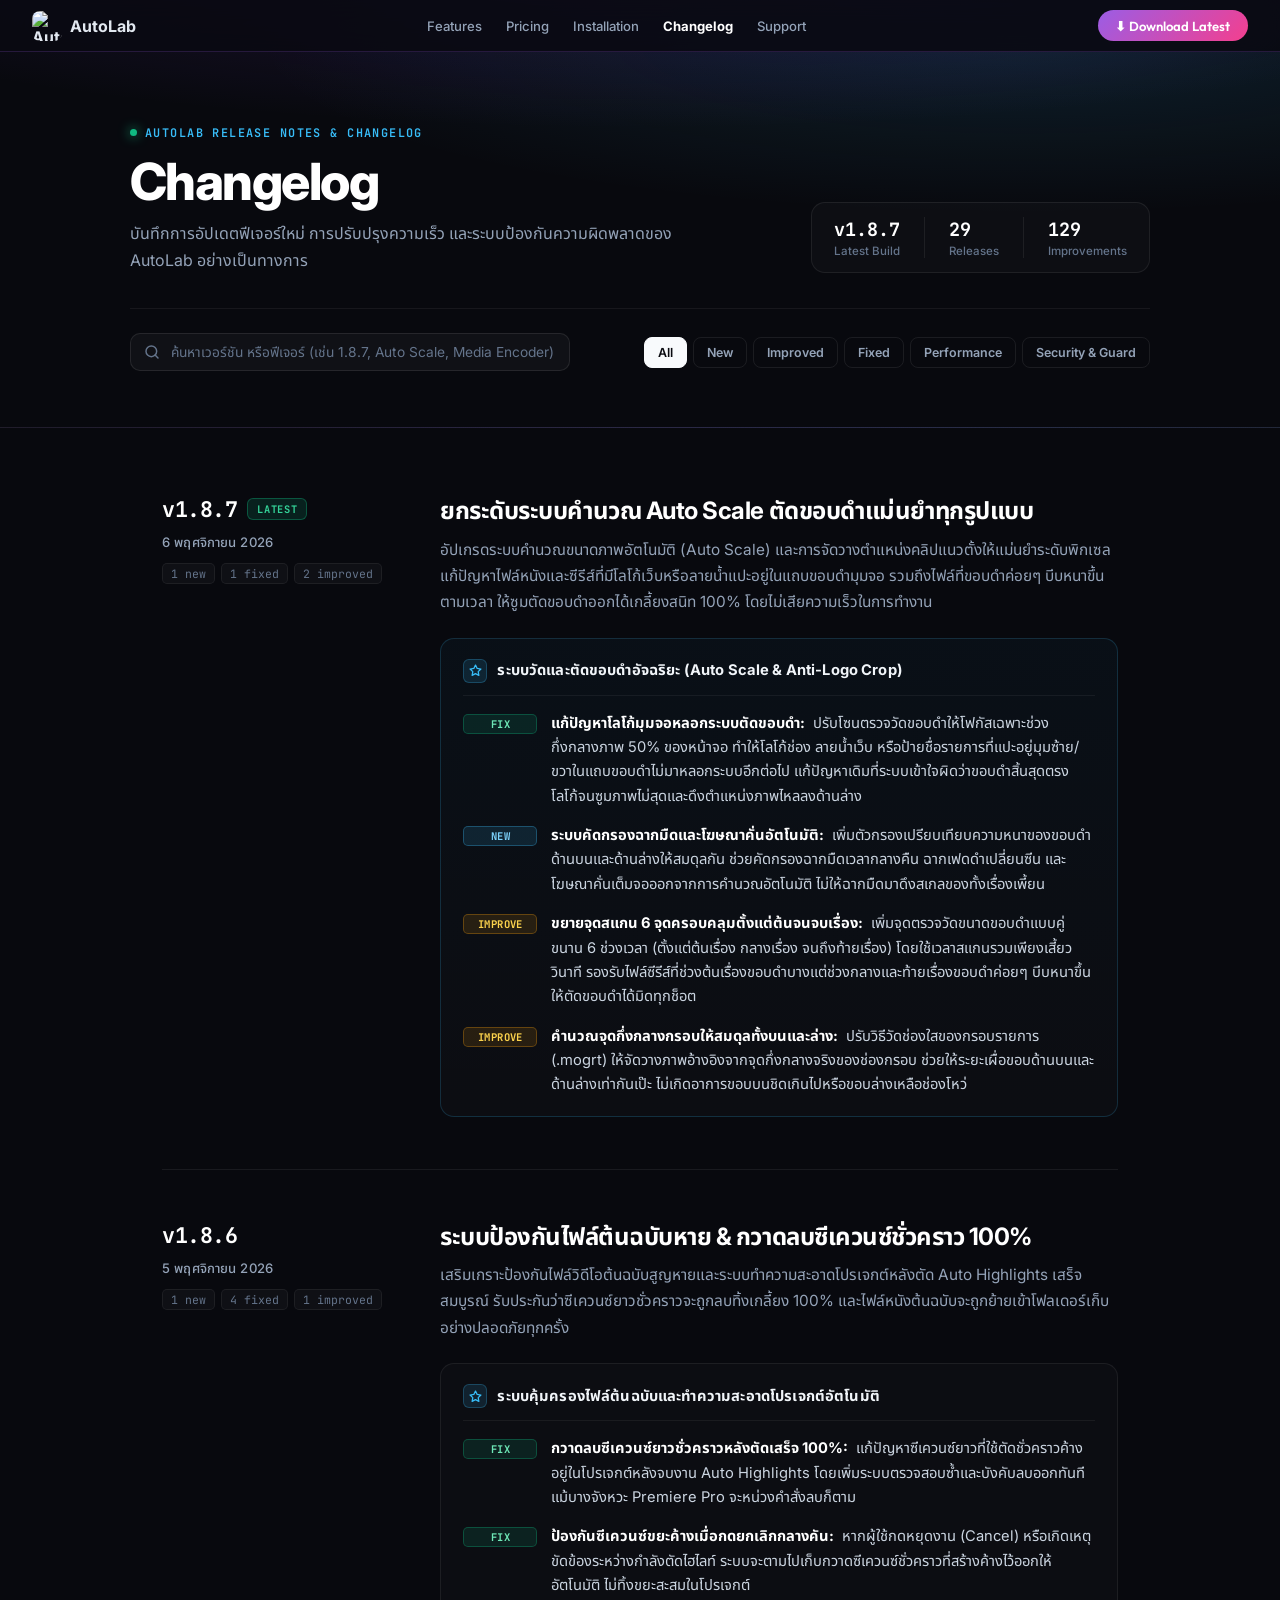
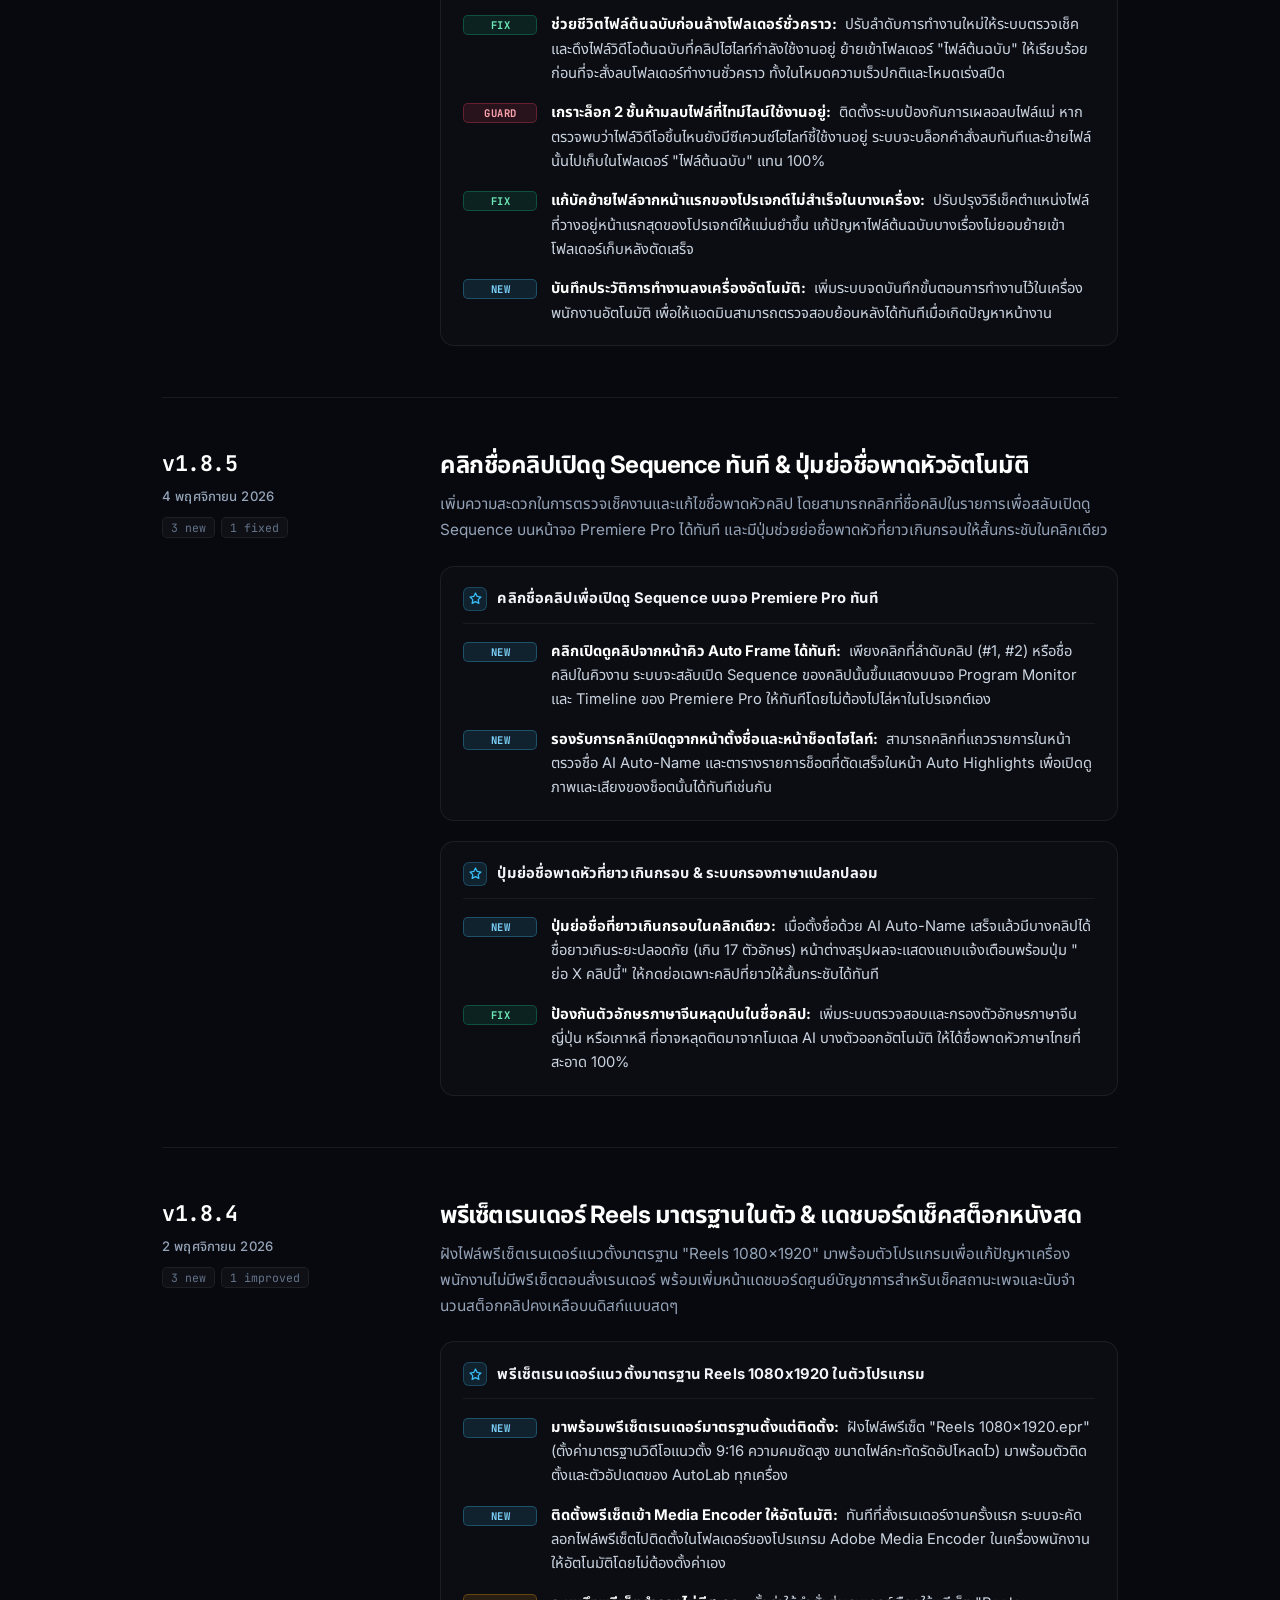
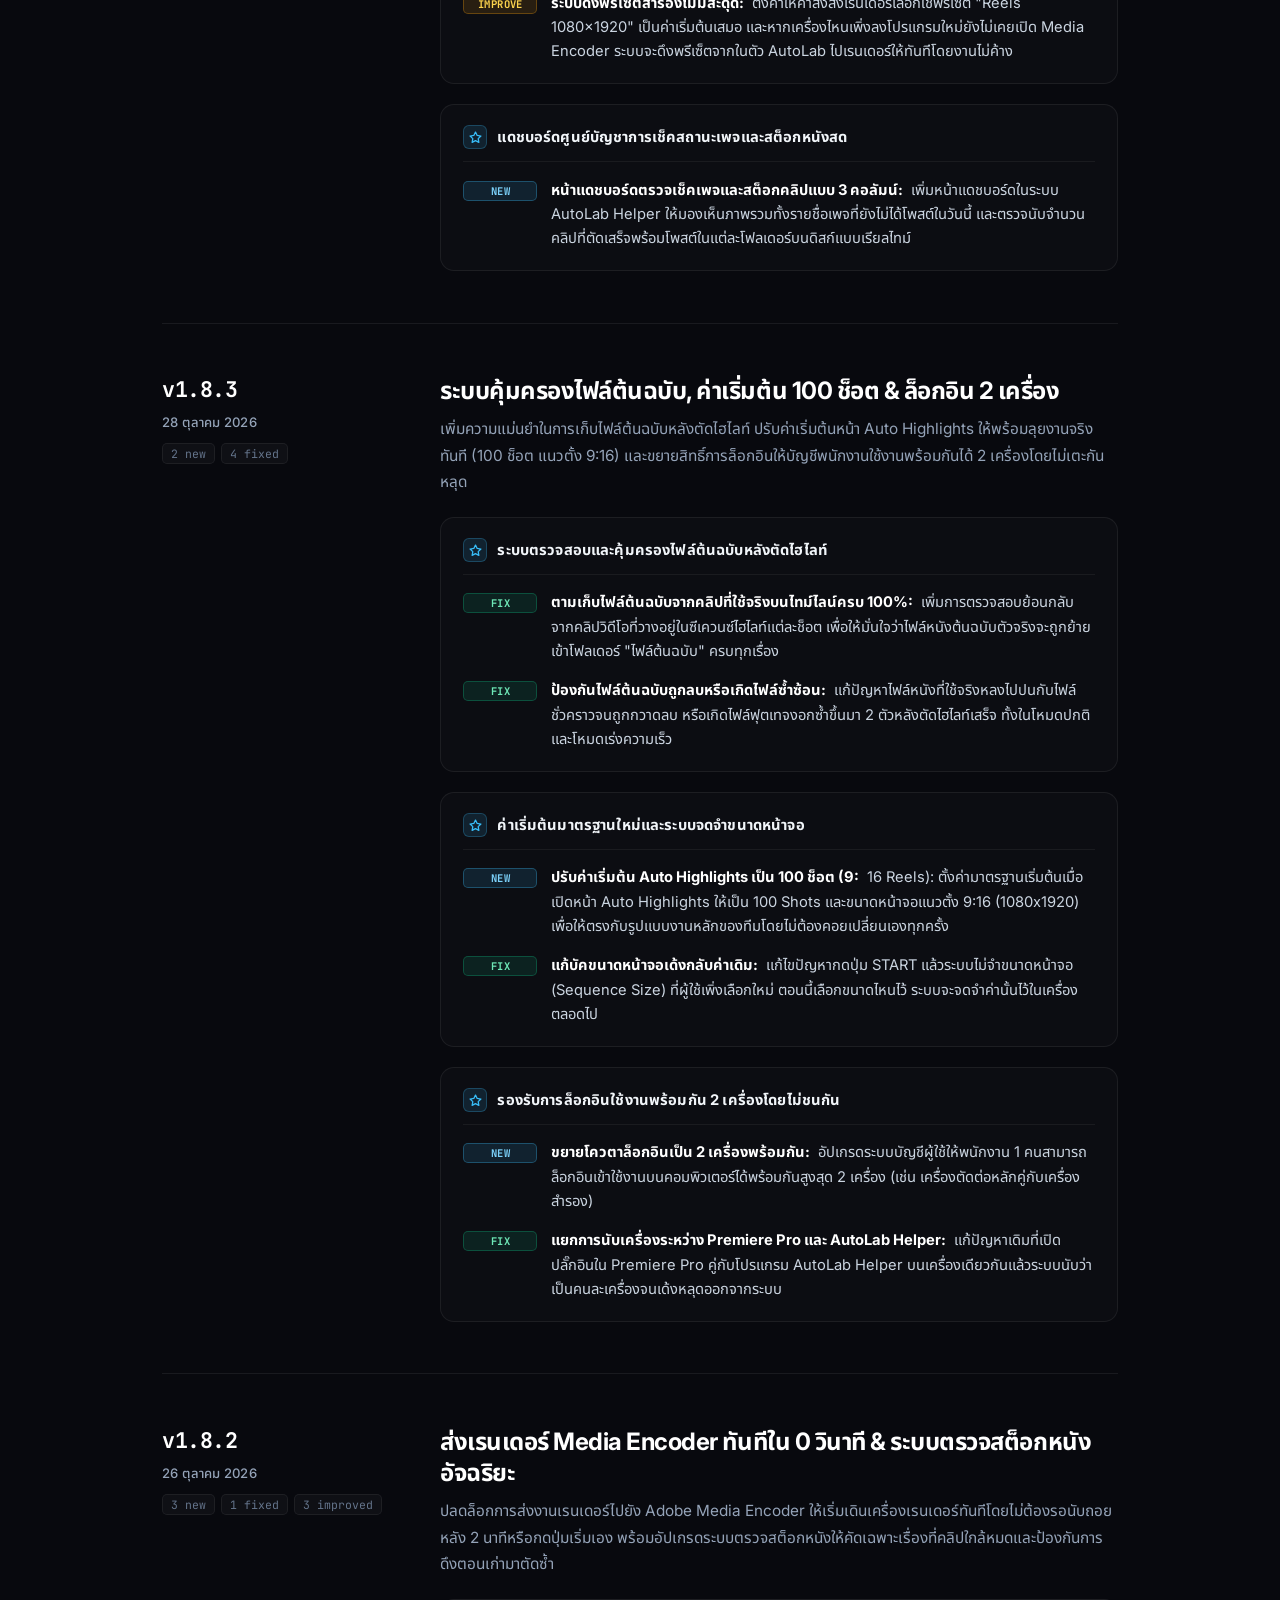
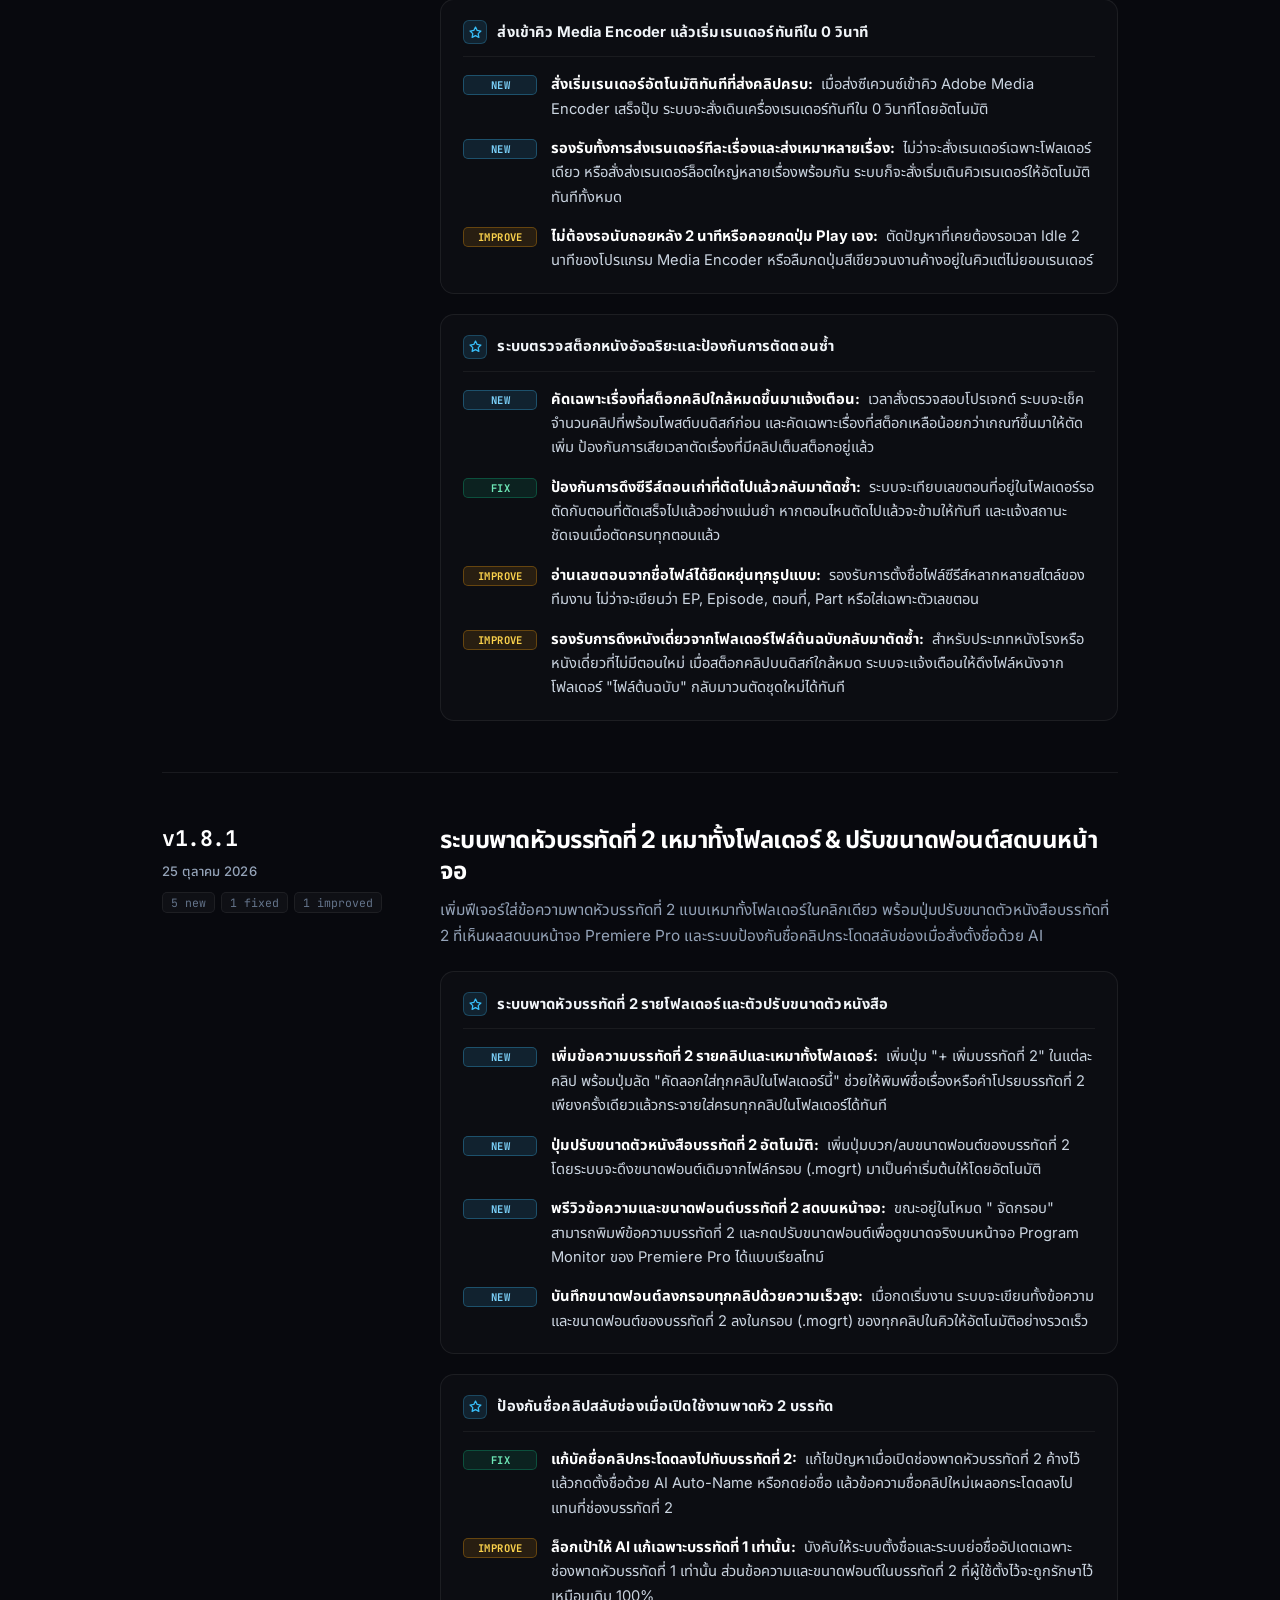
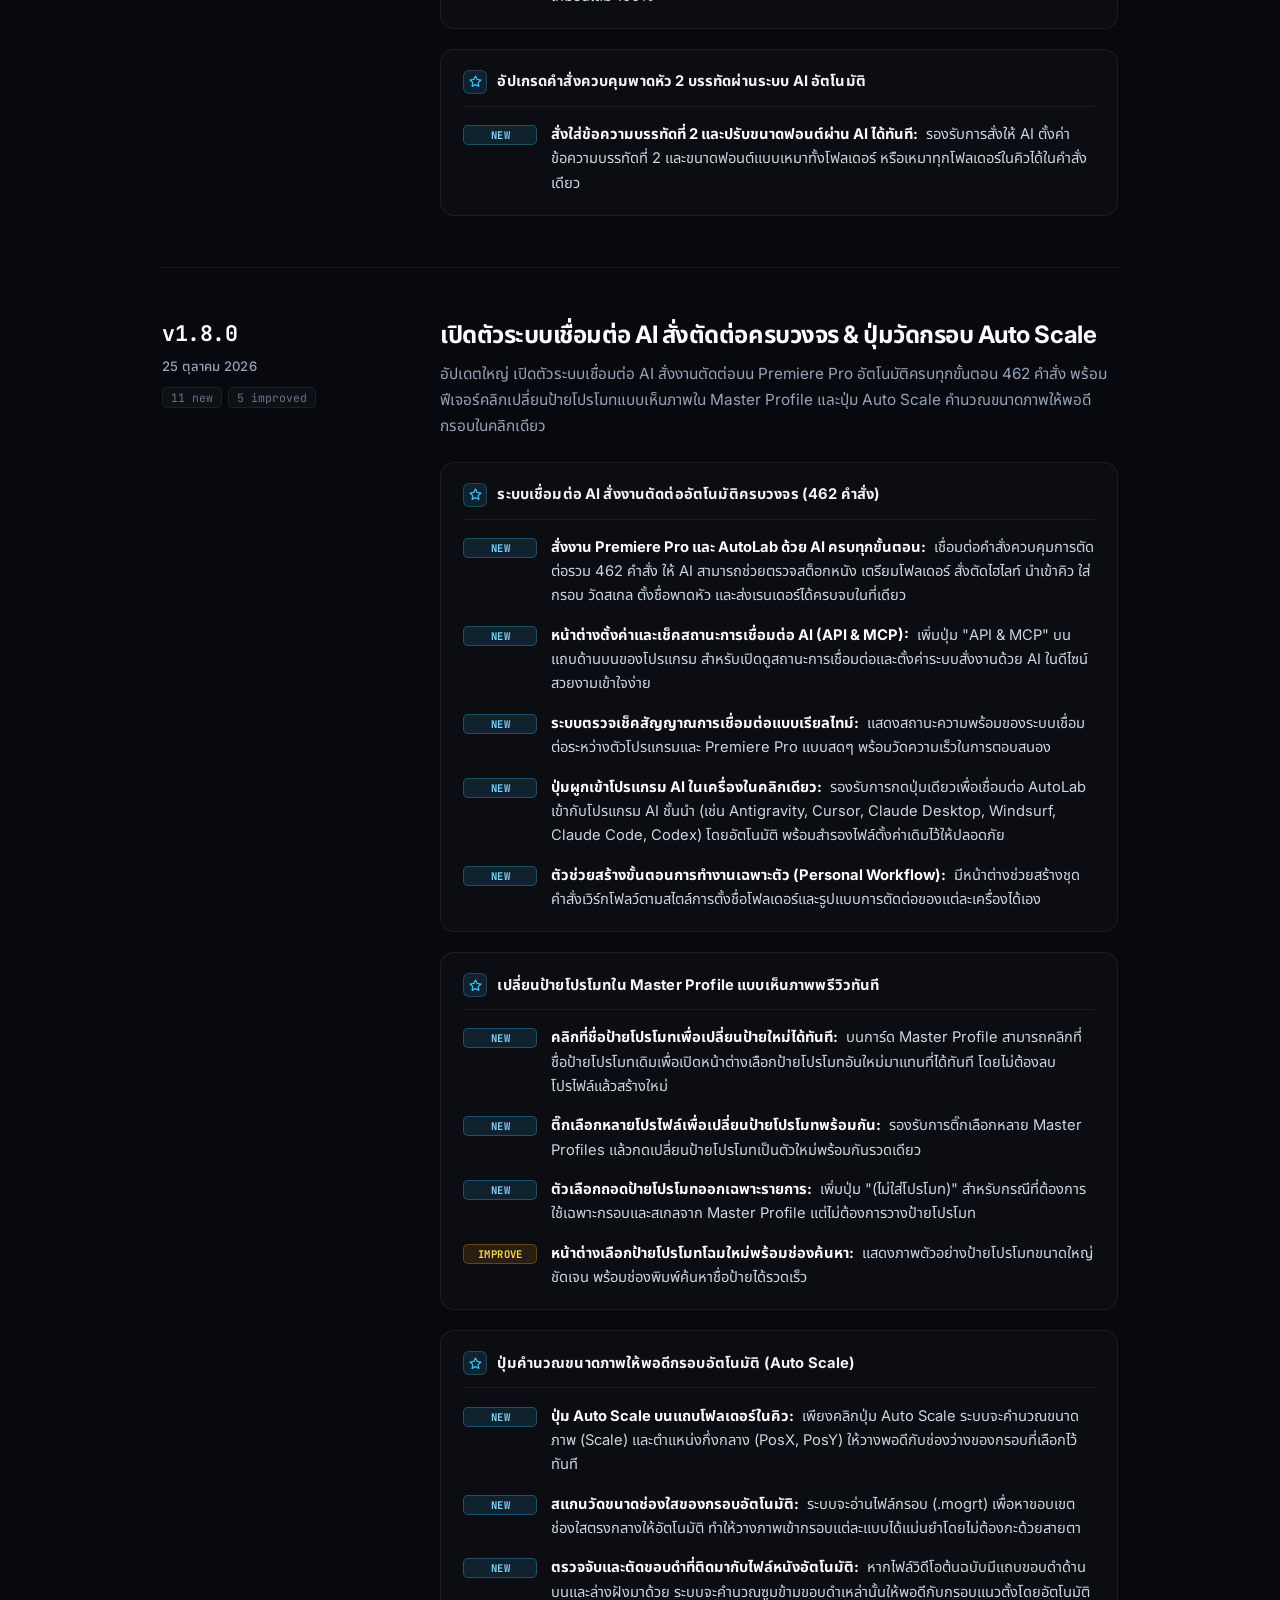
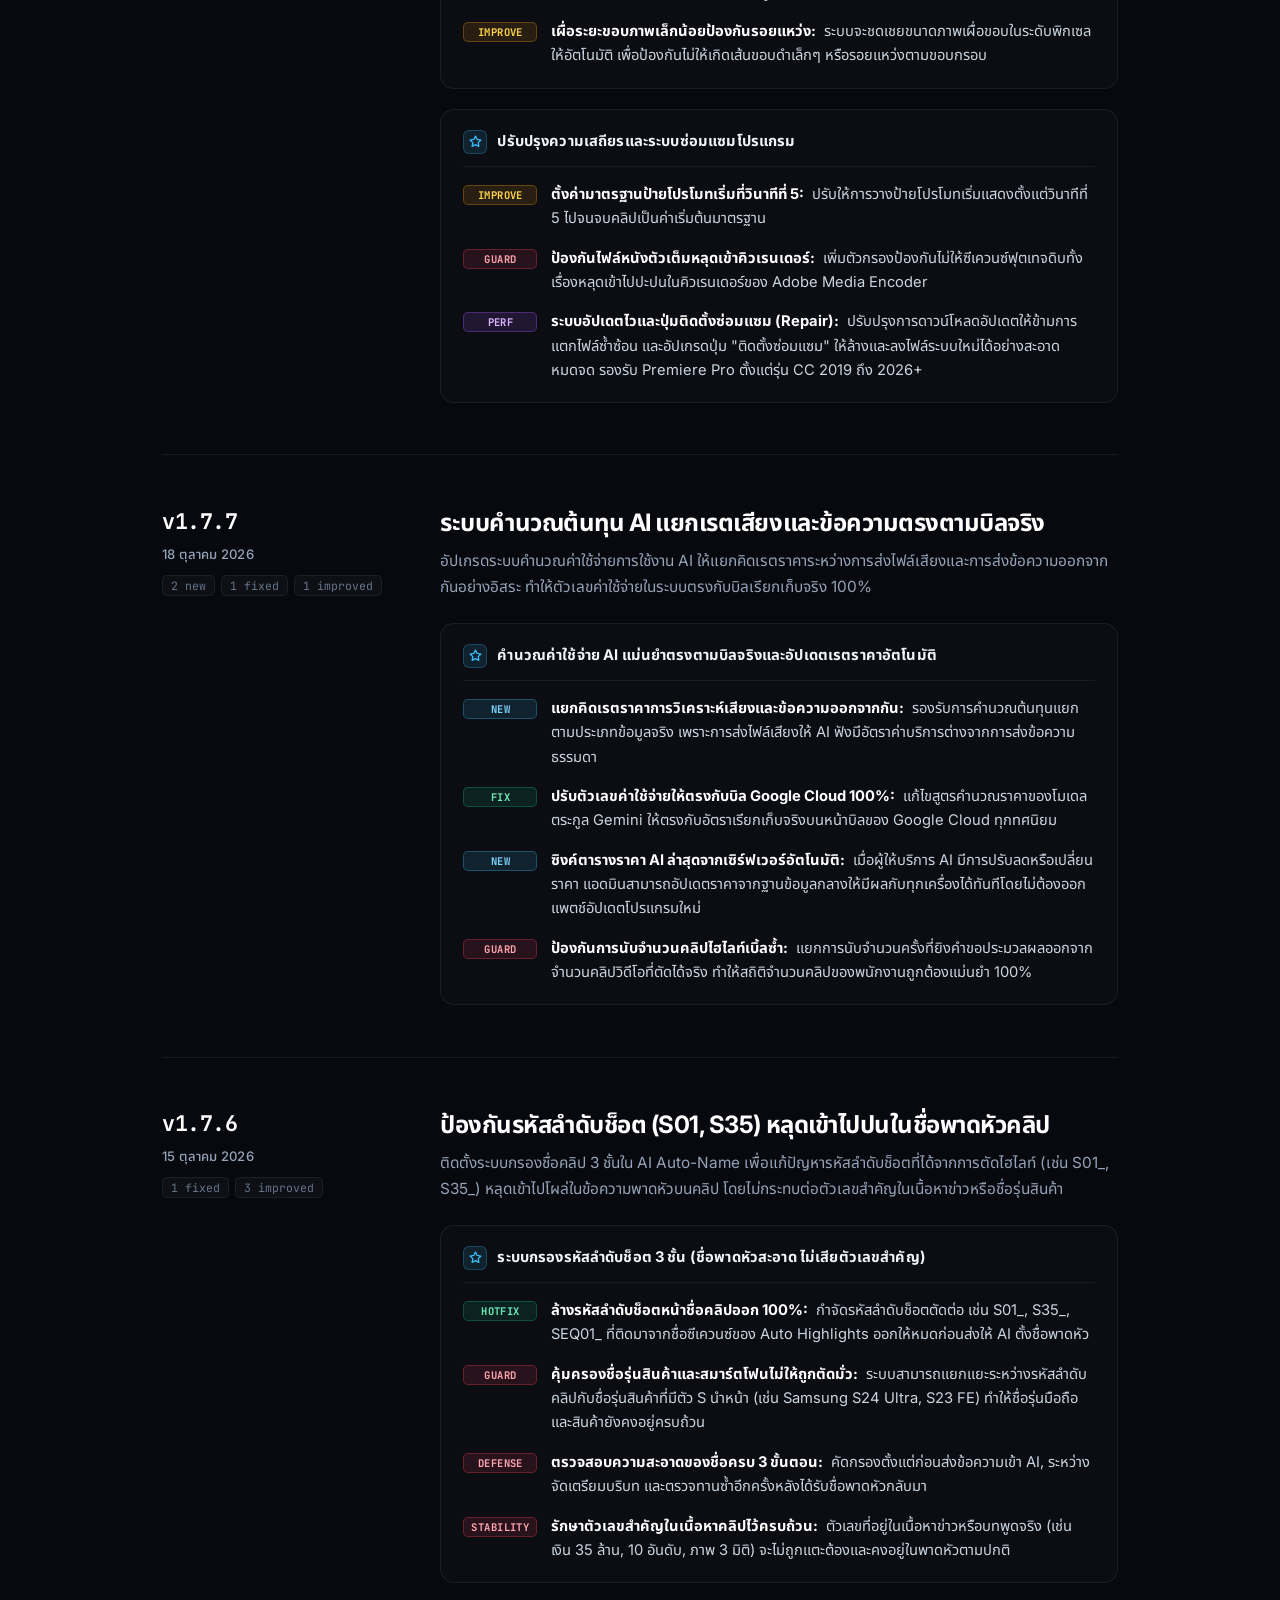
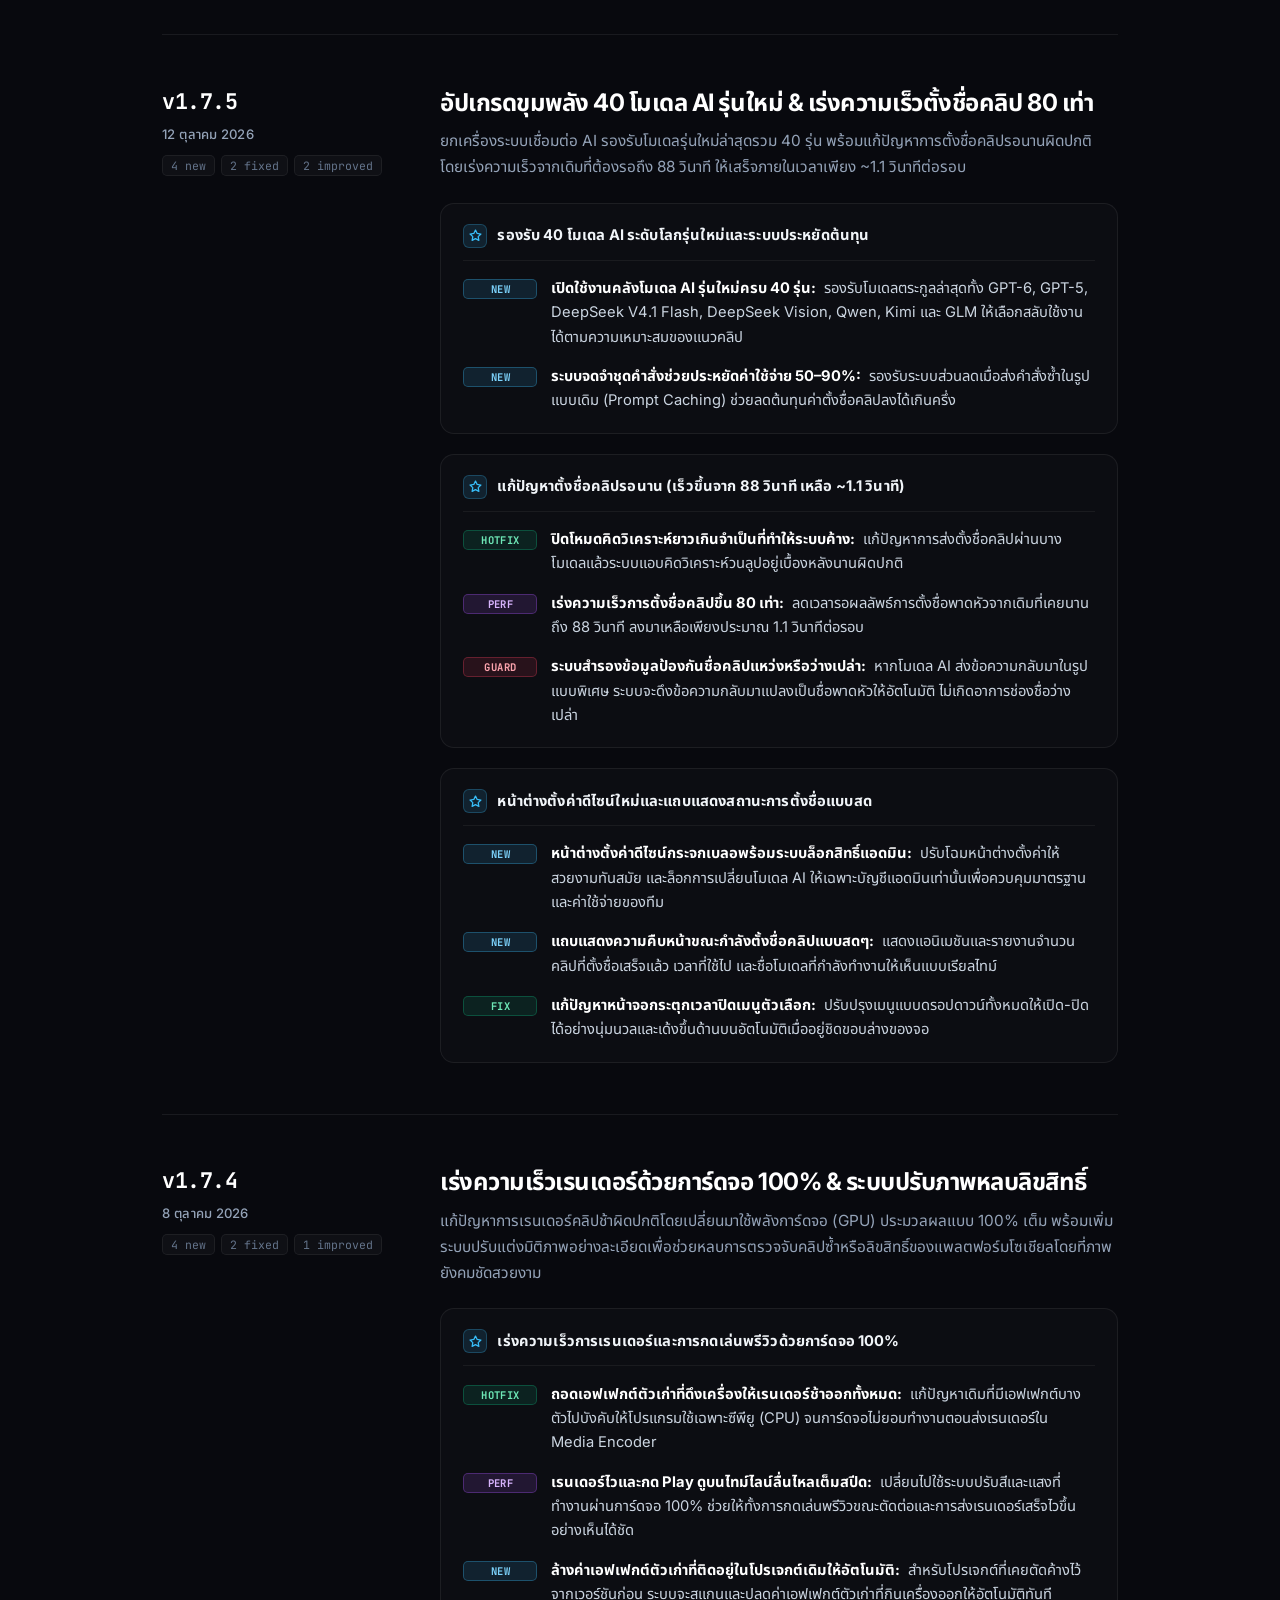
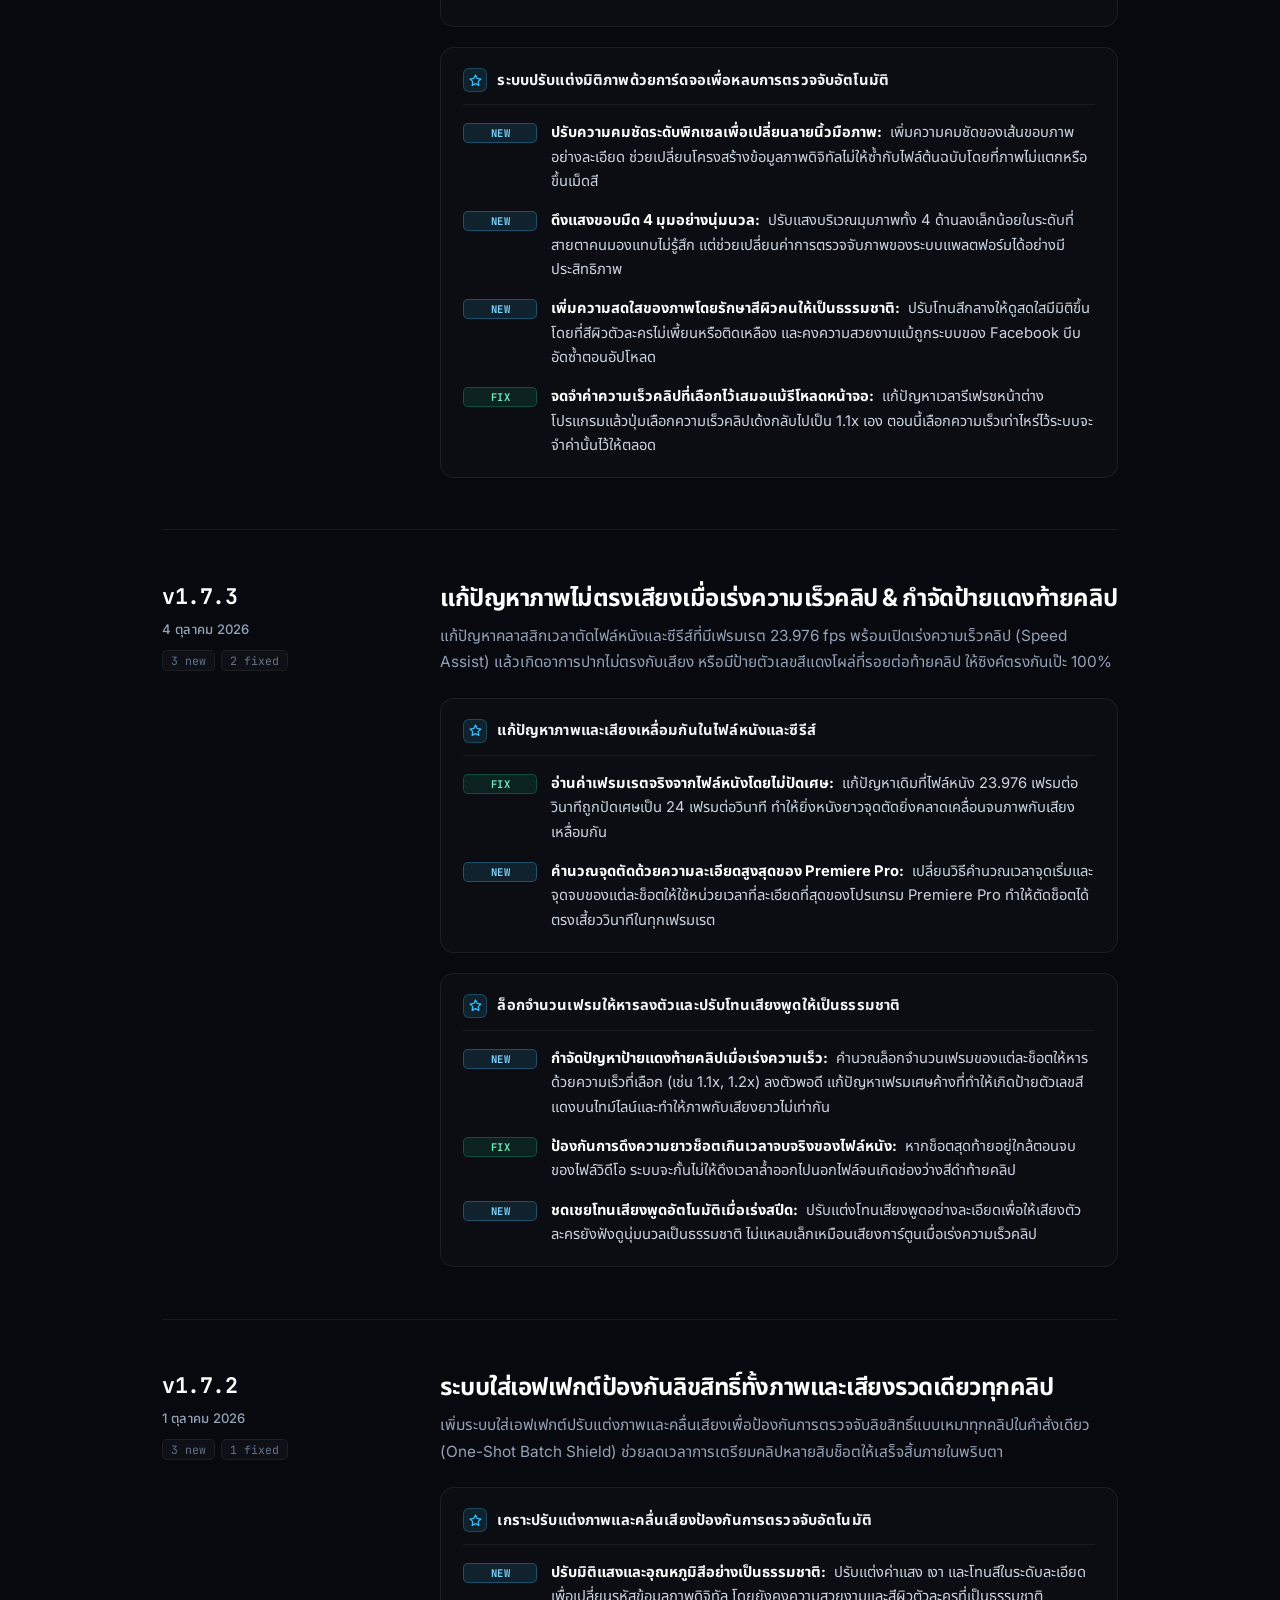
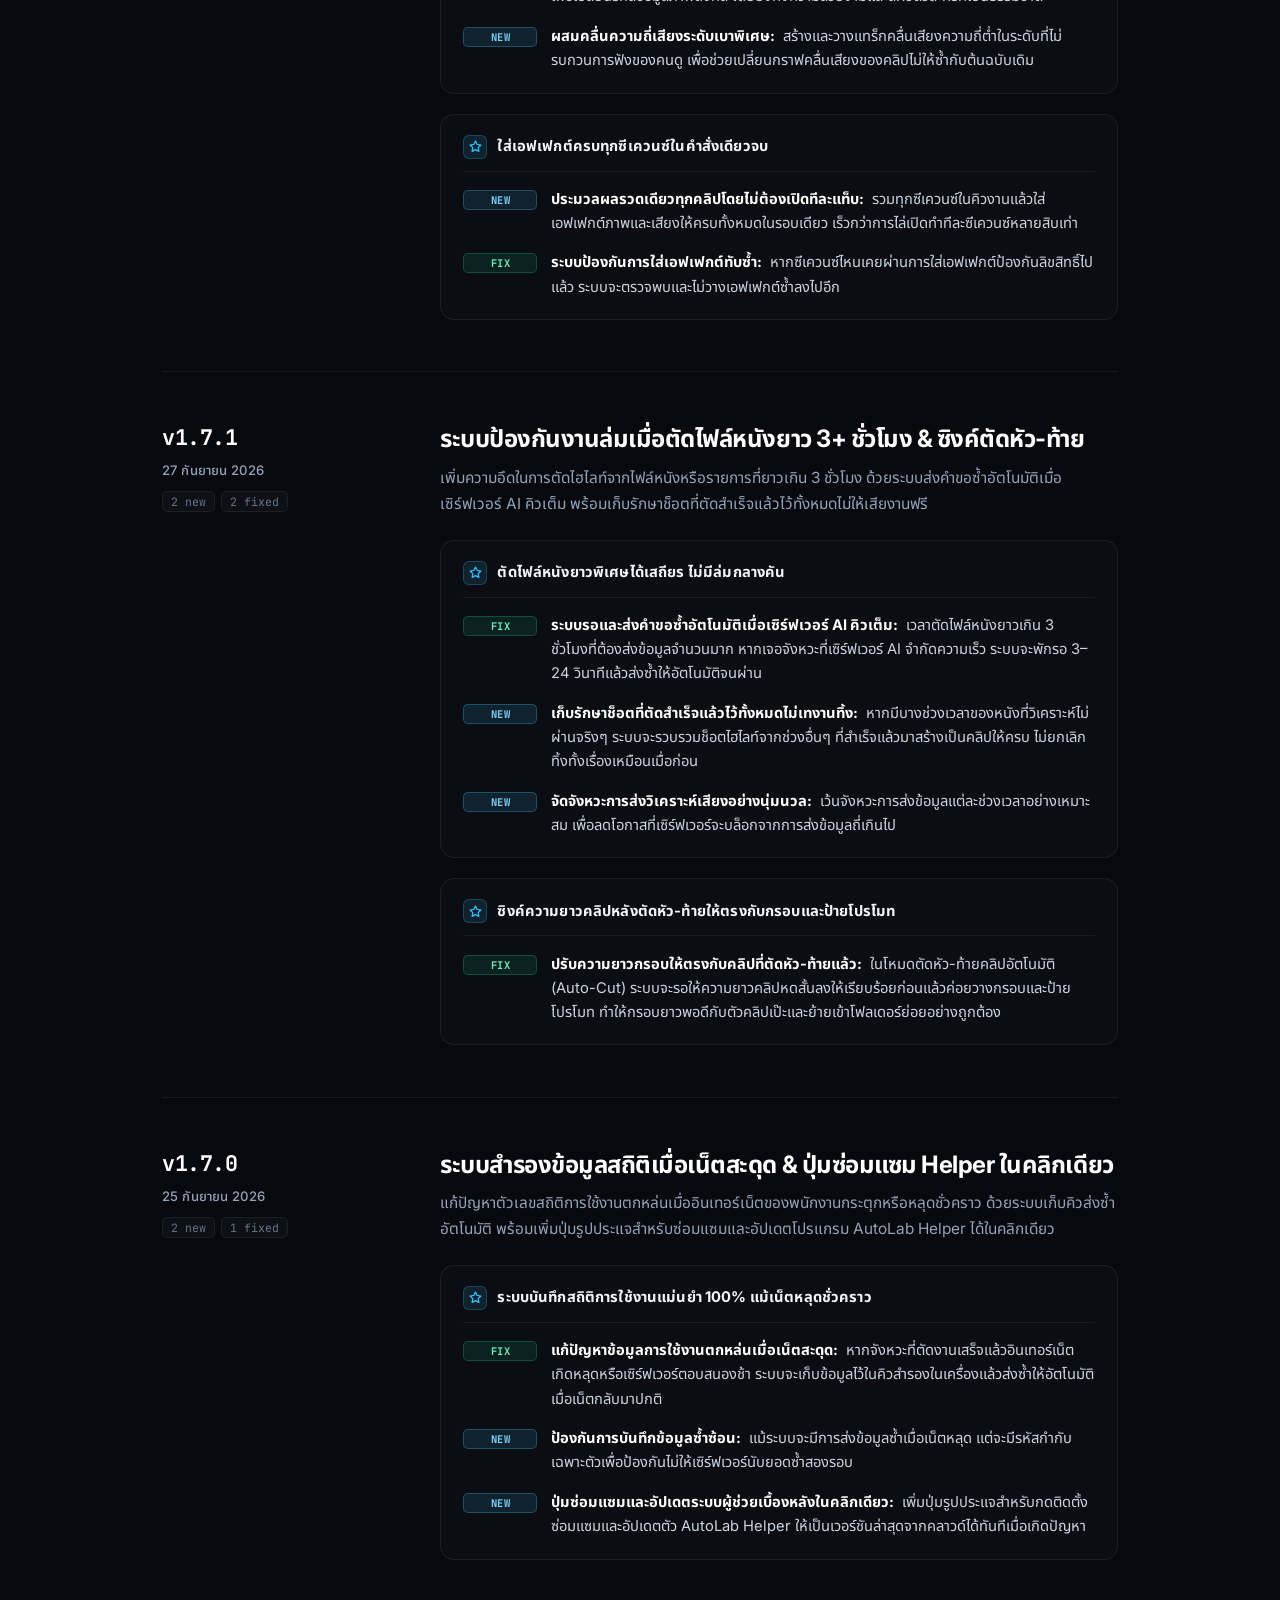
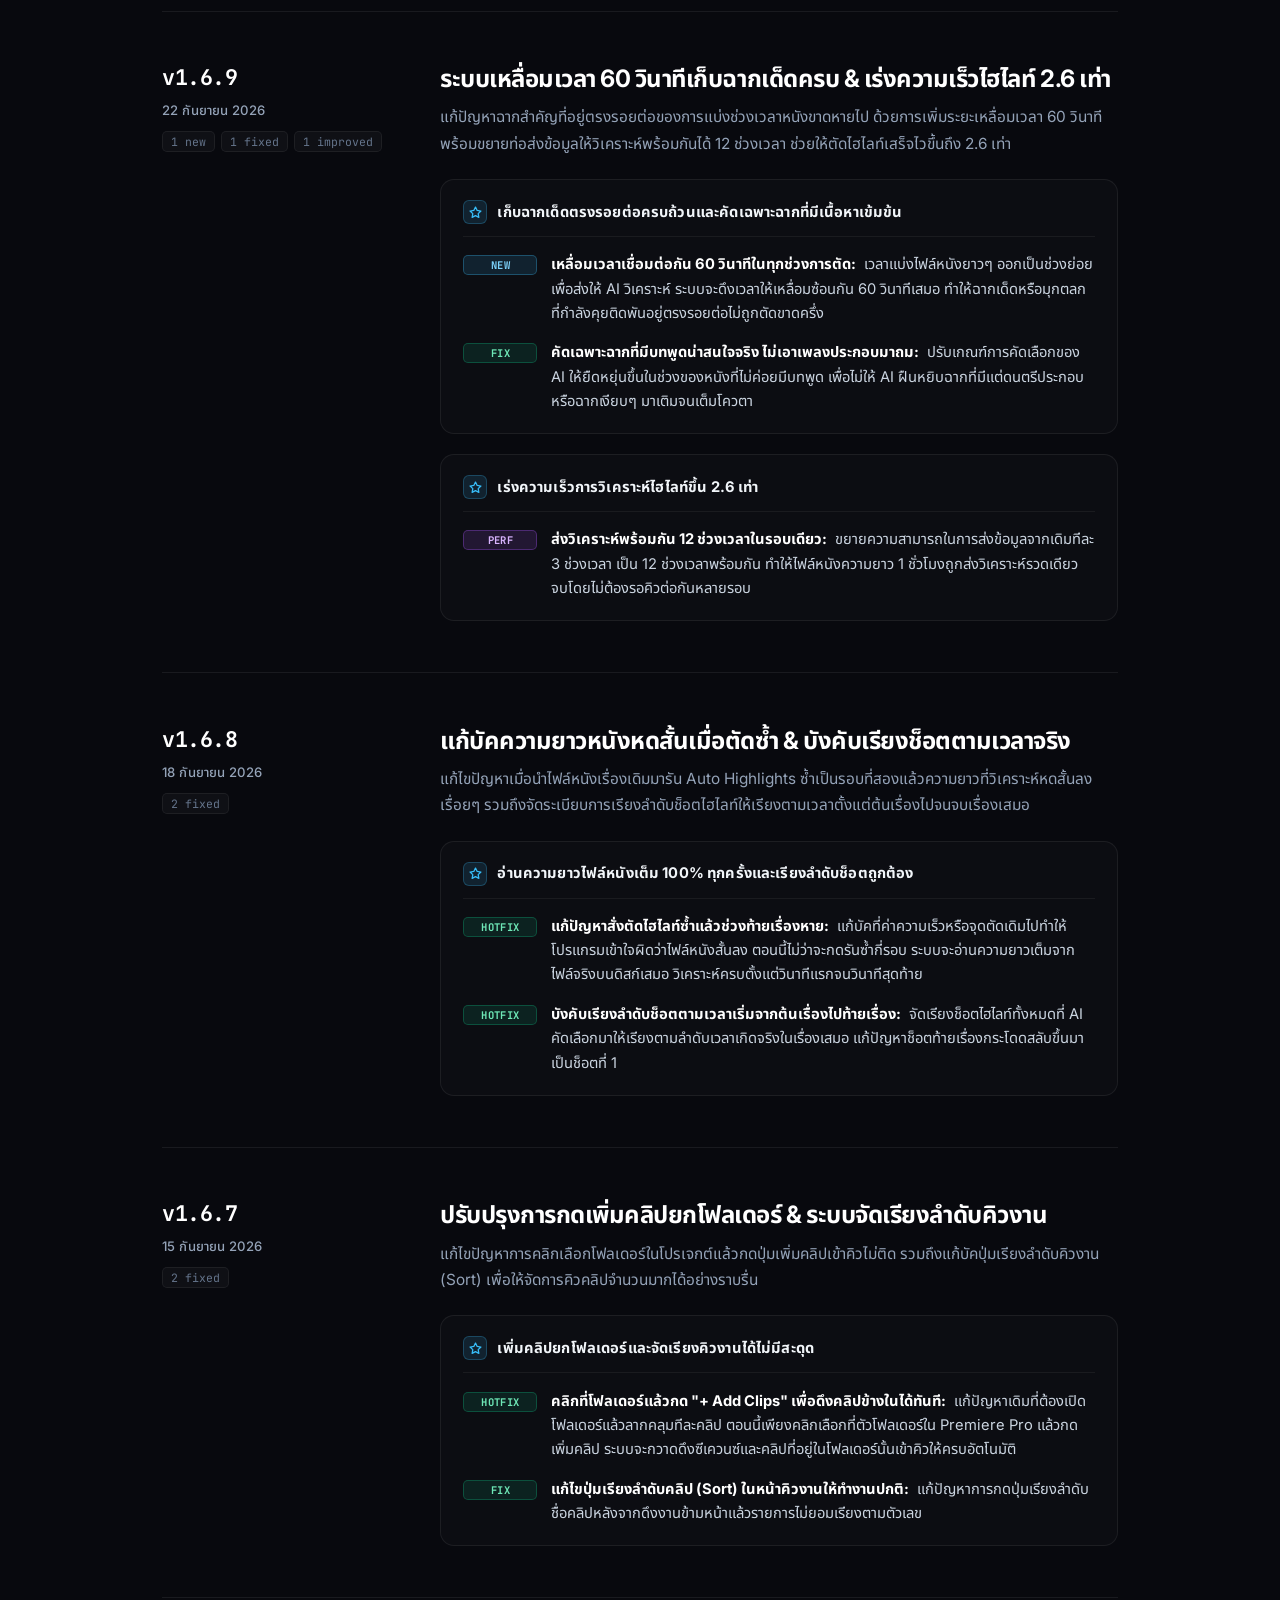
==== docs/changelog.html @ 57008e14 "docs(changelog): launch official web changelog & full release notes for v1.8.7" ====
<!DOCTYPE html>
<html lang="th">

<head>
  <meta charset="UTF-8" />
  <meta name="viewport" content="width=device-width,initial-scale=1.0" />
  <title>AutoLab Changelog — ประวัติการอัปเดตและพัฒนาอย่างเป็นทางการ</title>
  <meta name="description"
    content="บันทึกการอัปเดตเวอร์ชัน ฟีเจอร์ใหม่ และการปรับปรุงประสิทธิภาพของ AutoLab สำหรับ Adobe Premiere Pro" />

  <!-- Open Graph / Facebook -->
  <meta property="og:type" content="website" />
  <meta property="og:url" content="https://babydunx1.github.io/AutoLab-Release/changelog.html" />
  <meta property="og:title" content="AutoLab Official Changelog & Release Notes" />
  <meta property="og:description" content="ติดตามทุกการอัปเดต ฟีเจอร์ AI ใหม่ และการปรับปรุงความเร็วของ AutoLab" />
  <meta property="og:image" content="https://babydunx1.github.io/AutoLab-Release/social-preview.png" />

  <link rel="stylesheet" href="style.css" />
  <style>
    @import url('https://fonts.googleapis.com/css2?family=Inter:wght@400;500;600;700;800&family=Noto+Sans+Thai:wght@300;400;500;600;700;800&family=JetBrains+Mono:wght@500;600;700&display=swap');

    body {
      font-family: 'Inter', 'Noto Sans Thai', 'Outfit', sans-serif;
      background: #08090e;
      color: #e2e8f0;
      -webkit-font-smoothing: antialiased;
    }

    /* ─── HERO HEADER (LINEAR / CURSOR EDITORIAL STYLE) ─── */
    .cl-hero {
      padding: 7.5rem 2rem 3.5rem;
      position: relative;
      overflow: hidden;
      border-bottom: 1px solid rgba(255, 255, 255, 0.07);
      background:
        radial-gradient(ellipse 80% 50% at 50% -20%, rgba(124, 58, 237, 0.22), transparent),
        radial-gradient(ellipse 60% 40% at 80% 10%, rgba(56, 189, 248, 0.12), transparent),
        #08090e;
    }

    .cl-hero-inner {
      max-width: 1020px;
      margin: 0 auto;
    }

    .cl-hero-top {
      display: flex;
      flex-wrap: wrap;
      align-items: flex-end;
      justify-content: space-between;
      gap: 2rem;
      margin-bottom: 2.2rem;
    }

    .cl-eyebrow {
      display: inline-flex;
      align-items: center;
      gap: 8px;
      font-family: 'JetBrains Mono', monospace;
      font-size: 0.74rem;
      font-weight: 600;
      letter-spacing: 0.12em;
      text-transform: uppercase;
      color: #38bdf8;
      margin-bottom: 0.75rem;
    }

    .cl-live-dot {
      width: 7px;
      height: 7px;
      border-radius: 50%;
      background: #10b981;
      box-shadow: 0 0 12px #10b981;
    }

    .cl-hero h1 {
      font-size: clamp(2.2rem, 4vw, 3.25rem);
      font-weight: 800;
      letter-spacing: -0.03em;
      line-height: 1.12;
      color: #ffffff;
      margin-bottom: 0.65rem;
    }

    .cl-hero-sub {
      color: #94a3b8;
      font-size: 1rem;
      max-width: 580px;
      line-height: 1.65;
    }

    .cl-hero-stats {
      display: flex;
      gap: 1.5rem;
      background: rgba(255, 255, 255, 0.025);
      border: 1px solid rgba(255, 255, 255, 0.07);
      border-radius: 14px;
      padding: 14px 22px;
    }

    .cl-stat-item {
      display: flex;
      flex-direction: column;
      gap: 2px;
    }

    .cl-stat-item + .cl-stat-item {
      padding-left: 1.5rem;
      border-left: 1px solid rgba(255, 255, 255, 0.07);
    }

    .cl-stat-val {
      font-family: 'JetBrains Mono', monospace;
      font-size: 1.15rem;
      font-weight: 700;
      color: #ffffff;
    }

    .cl-stat-lbl {
      font-size: 0.72rem;
      color: #64748b;
      font-weight: 500;
    }

    /* ─── TOOLBAR: SEARCH + FILTER PILLS ─── */
    .cl-toolbar {
      display: flex;
      flex-wrap: wrap;
      align-items: center;
      justify-content: space-between;
      gap: 14px;
      padding-top: 1.5rem;
      border-top: 1px solid rgba(255, 255, 255, 0.06);
    }

    .cl-search-wrap {
      position: relative;
      flex: 1 1 320px;
      max-width: 440px;
    }

    .cl-search-icon {
      position: absolute;
      left: 14px;
      top: 50%;
      transform: translateY(-50%);
      color: #64748b;
      pointer-events: none;
    }

    .cl-search-input {
      width: 100%;
      padding: 10px 16px 10px 40px;
      border-radius: 10px;
      background: rgba(255, 255, 255, 0.035);
      border: 1px solid rgba(255, 255, 255, 0.09);
      color: #f8fafc;
      font-family: inherit;
      font-size: 0.86rem;
      outline: none;
      transition: all 0.18s ease;
    }

    .cl-search-input::placeholder {
      color: #64748b;
    }

    .cl-search-input:focus {
      background: rgba(255, 255, 255, 0.055);
      border-color: rgba(56, 189, 248, 0.5);
      box-shadow: 0 0 0 3px rgba(56, 189, 248, 0.12);
    }

    .cl-filters {
      display: flex;
      flex-wrap: wrap;
      gap: 6px;
    }

    .cl-filter-pill {
      padding: 7px 13px;
      border-radius: 8px;
      background: transparent;
      border: 1px solid rgba(255, 255, 255, 0.08);
      color: #94a3b8;
      font-family: inherit;
      font-size: 0.78rem;
      font-weight: 600;
      cursor: pointer;
      transition: all 0.16s ease;
    }

    .cl-filter-pill:hover {
      color: #f8fafc;
      background: rgba(255, 255, 255, 0.04);
      border-color: rgba(255, 255, 255, 0.16);
    }

    .cl-filter-pill.active {
      background: #f8fafc;
      color: #090a0f;
      border-color: #f8fafc;
    }

    /* ─── EDITORIAL FEED (LINEAR / CURSOR 2-COLUMN SPLIT) ─── */
    .cl-container {
      max-width: 1020px;
      margin: 0 auto;
      padding: 1rem 2rem 6rem;
    }

    .cl-entry {
      display: grid;
      grid-template-columns: 230px 1fr;
      gap: 3rem;
      padding: 3.2rem 0;
      border-bottom: 1px solid rgba(255, 255, 255, 0.07);
      position: relative;
    }

    .cl-entry:last-child {
      border-bottom: none;
    }

    @media (max-width: 820px) {
      .cl-entry {
        grid-template-columns: 1fr;
        gap: 1.2rem;
        padding: 2.4rem 0;
      }
    }

    /* ─── LEFT META COLUMN (STICKY VERSION) ─── */
    .cl-meta {
      position: sticky;
      top: 88px;
      align-self: start;
      display: flex;
      flex-direction: column;
      gap: 10px;
    }

    @media (max-width: 820px) {
      .cl-meta {
        position: static;
        flex-direction: row;
        flex-wrap: wrap;
        align-items: center;
      }
    }

    .cl-version-row {
      display: flex;
      align-items: center;
      gap: 10px;
    }

    .cl-version-num {
      font-family: 'JetBrains Mono', monospace;
      font-size: 1.35rem;
      font-weight: 700;
      color: #ffffff;
      letter-spacing: -0.02em;
      text-decoration: none;
    }

    .cl-version-num:hover {
      color: #38bdf8;
    }

    .cl-badge-latest {
      display: inline-flex;
      align-items: center;
      gap: 5px;
      padding: 3px 9px;
      border-radius: 6px;
      background: rgba(16, 185, 129, 0.14);
      border: 1px solid rgba(16, 185, 129, 0.35);
      color: #34d399;
      font-family: 'JetBrains Mono', monospace;
      font-size: 0.65rem;
      font-weight: 700;
      letter-spacing: 0.06em;
      text-transform: uppercase;
    }

    .cl-meta-summary {
      display: flex;
      flex-wrap: wrap;
      gap: 6px;
    }

    .cl-version-date {
      font-size: 0.82rem;
      color: #94a3b8;
      font-weight: 500;
      letter-spacing: 0.01em;
    }

    .cl-mini-stat {
      font-size: 0.72rem;
      color: #64748b;
      background: rgba(255, 255, 255, 0.03);
      border: 1px solid rgba(255, 255, 255, 0.06);
      padding: 2px 8px;
      border-radius: 5px;
      font-family: 'JetBrains Mono', monospace;
    }

    /* ─── RIGHT CONTENT COLUMN ─── */
    .cl-content {
      min-width: 0;
    }

    .cl-entry-title {
      font-size: 1.5rem;
      font-weight: 700;
      color: #ffffff;
      letter-spacing: -0.02em;
      line-height: 1.3;
      margin-bottom: 0.65rem;
    }

    .cl-entry-summary {
      color: #94a3b8;
      font-size: 0.96rem;
      line-height: 1.7;
      margin-bottom: 1.4rem;
    }

    .cl-sections {
      display: flex;
      flex-direction: column;
      gap: 1.25rem;
    }

    .cl-section-card {
      background: rgba(255, 255, 255, 0.02);
      border: 1px solid rgba(255, 255, 255, 0.065);
      border-radius: 14px;
      padding: 1.25rem 1.4rem;
      transition: border-color 0.2s ease, background 0.2s ease;
    }

    .cl-section-card:hover {
      background: rgba(255, 255, 255, 0.03);
      border-color: rgba(255, 255, 255, 0.11);
    }

    .cl-entry.is-latest .cl-section-card {
      background: linear-gradient(180deg, rgba(56, 189, 248, 0.04) 0%, rgba(255, 255, 255, 0.018) 100%);
      border-color: rgba(56, 189, 248, 0.18);
    }

    .cl-section-header {
      display: flex;
      align-items: center;
      gap: 10px;
      margin-bottom: 0.95rem;
      padding-bottom: 0.75rem;
      border-bottom: 1px solid rgba(255, 255, 255, 0.055);
    }

    .cl-section-icon {
      width: 24px;
      height: 24px;
      border-radius: 6px;
      background: rgba(56, 189, 248, 0.12);
      border: 1px solid rgba(56, 189, 248, 0.25);
      color: #38bdf8;
      display: flex;
      align-items: center;
      justify-content: center;
      flex-shrink: 0;
    }

    .cl-section-title {
      font-size: 0.92rem;
      font-weight: 700;
      color: #f1f5f9;
      letter-spacing: 0.01em;
    }

    .cl-change-list {
      list-style: none;
      display: flex;
      flex-direction: column;
      gap: 0.95rem;
    }

    .cl-change-item {
      display: grid;
      grid-template-columns: 74px 1fr;
      gap: 14px;
      align-items: baseline;
    }

    .cl-change-lead {
      color: #ffffff;
      font-weight: 700;
      margin-right: 4px;
    }

    @media (max-width: 520px) {
      .cl-change-item {
        grid-template-columns: 1fr;
        gap: 4px;
      }
    }

    /* ─── REFINED STATUS BADGES ─── */
    .cl-badge {
      display: inline-block;
      text-align: center;
      padding: 2px 7px;
      border-radius: 5px;
      font-family: 'JetBrains Mono', monospace;
      font-size: 0.66rem;
      font-weight: 700;
      letter-spacing: 0.04em;
      text-transform: uppercase;
      border: 1px solid transparent;
    }

    .cl-badge-new {
      background: rgba(56, 189, 248, 0.12);
      border-color: rgba(56, 189, 248, 0.3);
      color: #7dd3fc;
    }

    .cl-badge-fix, .cl-badge-hotfix {
      background: rgba(16, 185, 129, 0.12);
      border-color: rgba(16, 185, 129, 0.3);
      color: #6ee7b7;
    }

    .cl-badge-improve, .cl-badge-update, .cl-badge-result {
      background: rgba(245, 158, 11, 0.12);
      border-color: rgba(245, 158, 11, 0.3);
      color: #fcd34d;
    }

    .cl-badge-perf, .cl-badge-cost {
      background: rgba(168, 85, 247, 0.14);
      border-color: rgba(168, 85, 247, 0.32);
      color: #d8b4fe;
    }

    .cl-badge-guard, .cl-badge-security, .cl-badge-stability, .cl-badge-defense {
      background: rgba(244, 63, 94, 0.12);
      border-color: rgba(244, 63, 94, 0.3);
      color: #fda4af;
    }

    .cl-change-text {
      color: #cbd5e1;
      font-size: 0.92rem;
      line-height: 1.65;
    }

    .cl-empty {
      text-align: center;
      padding: 4rem 1.5rem;
      color: #64748b;
      border: 1px dashed rgba(255, 255, 255, 0.1);
      border-radius: 14px;
      margin-top: 2rem;
    }
  </style>
</head>

<body>

  <!-- ─── TOP NAVIGATION ─── -->
  <nav>
    <a class="nav-logo" href="index.html">
      <img src="https://raw.githubusercontent.com/Babydunx1/AutoLab-Release/main/AutoLabLOGO.png"
        alt="AutoLab" />AutoLab
    </a>
    <div class="nav-links">
      <a href="index.html#features">Features</a>
      <a href="index.html#pricing">Pricing</a>
      <a href="index.html#install">Installation</a>
      <a href="changelog.html" style="color:#fff;font-weight:700;">Changelog</a>
      <a href="index.html#support">Support</a>
    </div>
    <a class="nav-cta"
      href="https://github.com/Babydunx1/AutoLab-Release/releases/latest/download/AutoLab_Setup.exe">⬇ Download Latest</a>
  </nav>

  <!-- ─── EDITORIAL HERO ─── -->
  <header class="cl-hero">
    <div class="cl-hero-inner">
      <div class="cl-hero-top">
        <div>
          <div class="cl-eyebrow">
            <span class="cl-live-dot"></span>
            <span>AUTOLAB RELEASE NOTES &amp; CHANGELOG</span>
          </div>
          <h1>Changelog</h1>
          <p class="cl-hero-sub">
            บันทึกการอัปเดตฟีเจอร์ใหม่ การปรับปรุงความเร็ว และระบบป้องกันความผิดพลาดของ AutoLab อย่างเป็นทางการ
          </p>
        </div>

        <div class="cl-hero-stats">
          <div class="cl-stat-item">
            <span class="cl-stat-val" id="stat-latest-ver">v1.8.7</span>
            <span class="cl-stat-lbl">Latest Build</span>
          </div>
          <div class="cl-stat-item">
            <span class="cl-stat-val" id="stat-total-releases">-</span>
            <span class="cl-stat-lbl">Releases</span>
          </div>
          <div class="cl-stat-item">
            <span class="cl-stat-val" id="stat-total-changes">-</span>
            <span class="cl-stat-lbl">Improvements</span>
          </div>
        </div>
      </div>

      <div class="cl-toolbar">
        <div class="cl-search-wrap">
          <svg class="cl-search-icon" width="16" height="16" viewBox="0 0 24 24" fill="none" stroke="currentColor"
            stroke-width="2.2" stroke-linecap="round" stroke-linejoin="round">
            <circle cx="11" cy="11" r="8"></circle>
            <line x1="21" y1="21" x2="16.65" y2="16.65"></line>
          </svg>
          <input type="text" id="cl-search" class="cl-search-input"
            placeholder="ค้นหาเวอร์ชัน หรือฟีเจอร์ (เช่น 1.8.7, Auto Scale, Media Encoder)..." />
        </div>

        <div class="cl-filters" id="cl-filters">
          <button class="cl-filter-pill active" data-filter="ALL">All</button>
          <button class="cl-filter-pill" data-filter="NEW">New</button>
          <button class="cl-filter-pill" data-filter="IMPROVE">Improved</button>
          <button class="cl-filter-pill" data-filter="FIX">Fixed</button>
          <button class="cl-filter-pill" data-filter="PERF">Performance</button>
          <button class="cl-filter-pill" data-filter="GUARD">Security &amp; Guard</button>
        </div>
      </div>
    </div>
  </header>

  <!-- ─── CHANGELOG STREAM ─── -->
  <main class="cl-container">
    <div id="cl-feed"></div>
  </main>

  <!-- ─── FOOTER ─── -->
  <footer>
    <p style="margin-bottom:.5rem">
      <a href="index.html"
        style="color:var(--muted);text-decoration:none;font-size:.8rem;display:inline-flex;align-items:center;gap:.4rem;padding:.4rem .9rem;border:1px solid var(--border);border-radius:50px;transition:.2s;margin-right:.4rem;">
        ← กลับหน้าแรก AutoLab
      </a>
      <a href="https://github.com/Babydunx1/AutoLab-Release/releases" target="_blank"
        style="color:var(--muted);text-decoration:none;font-size:.8rem;display:inline-flex;align-items:center;gap:.4rem;padding:.4rem .9rem;border:1px solid var(--border);border-radius:50px;transition:.2s">
        GitHub Releases
      </a>
    </p>
    <p>Developed with ❤️ by the <span>AutoLab Team</span></p>
  </footer>

  <script src="changelog-data.js"></script>
  <script>
    (function () {
      const REMOTE_API_URL = 'https://asia-southeast1-autolab-api-gateway.cloudfunctions.net/getAppVersion';

      function escapeHtml(str) {
        return String(str || '')
          .replace(/&/g, '&amp;')
          .replace(/</g, '&lt;')
          .replace(/>/g, '&gt;')
          .replace(/"/g, '&quot;');
      }

      function stripEmojis(str) {
        return String(str || '')
          .replace(/[\u{1F300}-\u{1F9FF}\u{1F600}-\u{1F64F}\u{1F680}-\u{1F6FF}\u{2600}-\u{2604}\u{2606}-\u{26FF}\u{2700}-\u{2725}\u{2727}-\u{27BF}\u{FE00}-\u{FE0F}]/gu, '')
          .replace(/\s+/g, ' ')
          .trim();
      }

      function parseReleases(text) {
        const lines = String(text || '').split(/\r?\n/);
        const releases = [];
        let curRelease = null;
        let curCategory = null;

        for (let i = 0; i < lines.length; i++) {
          let rawLine = String(lines[i] || '').replace(/^["']|["']$/g, '').trim();
          if (!rawLine) continue;

          if (/^[★\u2605]/.test(rawLine)) {
            const cleanHeader = stripEmojis(rawLine.replace(/^[★\u2605]\s*/, ''));
            const verMatch = cleanHeader.match(/\(v?(\d+\.\d+(?:\.\d+)?)\)/i) || cleanHeader.match(/\bv(\d+\.\d+(?:\.\d+)?)\b/i);
            const version = verMatch ? verMatch[1] : '';
            const title = cleanHeader.replace(/\s*\(v?\d+\.\d+(?:\.\d+)?\)\s*$/i, '').trim();

            curRelease = {
              version: version || 'Update',
              title: title || cleanHeader,
              date: '',
              summary: '',
              categories: []
            };
            releases.push(curRelease);
            curCategory = null;
            continue;
          }

          if (!curRelease) continue;

          if (/^\[DATE\]\s*/i.test(rawLine)) {
            curRelease.date = rawLine.replace(/^\[DATE\]\s*/i, '').trim();
            continue;
          }

          if (/^\[SUMMARY\]\s*/i.test(rawLine)) {
            curRelease.summary = rawLine.replace(/^\[SUMMARY\]\s*/i, '').trim();
            continue;
          }

          if (/^[◆✦\u25C6\u2726]/.test(rawLine)) {
            const catTitle = stripEmojis(rawLine.replace(/^[◆✦\u25C6\u2726]\s*/, ''));
            curCategory = {
              title: catTitle || 'รายการอัปเดต',
              items: []
            };
            curRelease.categories.push(curCategory);
            continue;
          }

          const bulletMatch = rawLine.match(/^[•\-*]\s*(.+)$/);
          const itemRaw = stripEmojis(bulletMatch ? bulletMatch[1] : rawLine);
          if (!itemRaw) continue;

          const tagMatch = itemRaw.match(/^\[(NEW|FIX|IMPROVE|UPDATE|HOTFIX|SECURITY|PERF|GUARD|STABILITY|DEFENSE|COST|RESULT)\]\s*(.+)$/i);

          if (!curCategory) {
            curCategory = { title: 'ไฮไลต์การอัปเดต', items: [] };
            curRelease.categories.push(curCategory);
          }

          if (tagMatch) {
            curCategory.items.push({
              tag: tagMatch[1].toUpperCase(),
              text: tagMatch[2].trim()
            });
          } else {
            curCategory.items.push({
              tag: 'UPDATE',
              text: itemRaw
            });
          }
        }

        return releases;
      }

      let allReleases = parseReleases(window.AUTOLAB_CHANGELOG_RAW || '');
      let activeFilter = 'ALL';
      let searchQuery = '';

      const feedEl = document.getElementById('cl-feed');
      const searchInput = document.getElementById('cl-search');
      const filtersEl = document.getElementById('cl-filters');

      function updateStats() {
        if (allReleases.length === 0) return;
        document.getElementById('stat-latest-ver').textContent = 'v' + allReleases[0].version;
        document.getElementById('stat-total-releases').textContent = allReleases.length;
        let totalChanges = 0;
        allReleases.forEach(r => r.categories.forEach(c => { totalChanges += c.items.length; }));
        document.getElementById('stat-total-changes').textContent = totalChanges;
      }

      function matchesFilter(tag, filter) {
        if (filter === 'ALL') return true;
        if (filter === 'FIX') return tag === 'FIX' || tag === 'HOTFIX';
        if (filter === 'IMPROVE') return tag === 'IMPROVE' || tag === 'UPDATE' || tag === 'RESULT';
        if (filter === 'PERF') return tag === 'PERF' || tag === 'COST';
        if (filter === 'GUARD') return ['GUARD', 'SECURITY', 'STABILITY', 'DEFENSE'].includes(tag);
        return tag === filter;
      }

      function render() {
        const q = searchQuery.trim().toLowerCase();
        const html = [];

        allReleases.forEach((rel, idx) => {
          const isLatest = idx === 0;
          const verMatch = ('v' + rel.version).toLowerCase().includes(q)
            || rel.title.toLowerCase().includes(q)
            || (rel.summary && rel.summary.toLowerCase().includes(q))
            || (rel.date && rel.date.toLowerCase().includes(q));

          const visibleCats = [];
          let newCount = 0;
          let fixCount = 0;
          let impCount = 0;

          rel.categories.forEach(cat => {
            const catMatch = cat.title.toLowerCase().includes(q);
            const items = cat.items.filter(it => {
              if (!matchesFilter(it.tag, activeFilter)) return false;
              if (!q) return true;
              return verMatch || catMatch || it.text.toLowerCase().includes(q) || it.tag.toLowerCase().includes(q);
            });

            items.forEach(it => {
              if (it.tag === 'NEW') newCount++;
              else if (it.tag === 'FIX' || it.tag === 'HOTFIX') fixCount++;
              else impCount++;
            });

            if (items.length > 0) {
              visibleCats.push({ title: cat.title, items });
            }
          });

          if (visibleCats.length === 0) return;

          const anchorId = 'v' + rel.version.replace(/\./g, '-');
          const summaryBadges = [];
          if (newCount > 0) summaryBadges.push(`<span class="cl-mini-stat">${newCount} new</span>`);
          if (fixCount > 0) summaryBadges.push(`<span class="cl-mini-stat">${fixCount} fixed</span>`);
          if (impCount > 0) summaryBadges.push(`<span class="cl-mini-stat">${impCount} improved</span>`);

          const sectionsHtml = visibleCats.map(cat => {
            const itemsHtml = cat.items.map(it => {
              const badgeClass = 'cl-badge-' + it.tag.toLowerCase();
              const colonIdx = it.text.indexOf(':');
              let formattedText = escapeHtml(it.text);
              if (colonIdx > 0 && colonIdx < 90) {
                const lead = escapeHtml(it.text.slice(0, colonIdx + 1));
                const rest = escapeHtml(it.text.slice(colonIdx + 1).trim());
                formattedText = `<strong class="cl-change-lead">${lead}</strong> ${rest}`;
              }
              return `
                <li class="cl-change-item">
                  <span class="cl-badge ${badgeClass}">${escapeHtml(it.tag)}</span>
                  <span class="cl-change-text">${formattedText}</span>
                </li>
              `;
            }).join('');

            return `
              <div class="cl-section-card">
                <div class="cl-section-header">
                  <div class="cl-section-icon">
                    <svg width="13" height="13" viewBox="0 0 24 24" fill="none" stroke="currentColor" stroke-width="2.4" stroke-linecap="round" stroke-linejoin="round">
                      <polygon points="12 2 15.09 8.26 22 9.27 17 14.14 18.18 21.02 12 17.77 5.82 21.02 7 14.14 2 9.27 8.91 8.26 12 2"></polygon>
                    </svg>
                  </div>
                  <h3 class="cl-section-title">${escapeHtml(cat.title)}</h3>
                </div>
                <ul class="cl-change-list">${itemsHtml}</ul>
              </div>
            `;
          }).join('');

          html.push(`
            <section id="${anchorId}" class="cl-entry ${isLatest ? 'is-latest' : ''}">
              <div class="cl-meta">
                <div class="cl-version-row">
                  <a href="#${anchorId}" class="cl-version-num">v${escapeHtml(rel.version)}</a>
                  ${isLatest ? '<span class="cl-badge-latest">Latest</span>' : ''}
                </div>
                ${rel.date ? `<div class="cl-version-date">${escapeHtml(rel.date)}</div>` : ''}
                <div class="cl-meta-summary">${summaryBadges.join('')}</div>
              </div>

              <div class="cl-content">
                <h2 class="cl-entry-title">${escapeHtml(rel.title)}</h2>
                ${rel.summary ? `<p class="cl-entry-summary">${escapeHtml(rel.summary)}</p>` : ''}
                <div class="cl-sections">
                  ${sectionsHtml}
                </div>
              </div>
            </section>
          `);
        });

        feedEl.innerHTML = html.length > 0
          ? html.join('')
          : `<div class="cl-empty">ไม่พบรายการอัปเดตที่ตรงกับ "${escapeHtml(searchQuery)}"</div>`;
      }

      searchInput.addEventListener('input', e => {
        searchQuery = e.target.value || '';
        render();
      });

      filtersEl.addEventListener('click', e => {
        const btn = e.target.closest('.cl-filter-pill');
        if (!btn) return;
        filtersEl.querySelectorAll('.cl-filter-pill').forEach(b => b.classList.remove('active'));
        btn.classList.add('active');
        activeFilter = btn.getAttribute('data-filter') || 'ALL';
        render();
      });

      updateStats();
      render();
    })();
  </script>
</body>

</html>
---- docs/style.css ----
@import url('https://fonts.googleapis.com/css2?family=Outfit:wght@300;400;500;600;700;800;900&display=swap');
*{margin:0;padding:0;box-sizing:border-box}
:root{
  --bg:#0a0a12;--bg2:#0f0f1a;--bg3:#14141f;
  --purple:#9b5de5;--purple2:#7c3aed;--pink:#f43f8e;--cyan:#38bdf8;
  --text:#e2e8f0;--muted:#94a3b8;--border:rgba(155,93,229,.2);
  --glass:rgba(255,255,255,.04);--glass2:rgba(155,93,229,.08);
}
html{scroll-behavior:smooth}
body{font-family:'Outfit',sans-serif;background:var(--bg);color:var(--text);overflow-x:hidden}

/* ─── NAV ─── */
nav{position:fixed;top:0;left:0;right:0;z-index:100;padding:.65rem 2rem;display:flex;align-items:center;justify-content:space-between;backdrop-filter:blur(20px);background:rgba(10,10,18,.88);border-bottom:1px solid var(--border)}
.nav-logo{display:flex;align-items:center;gap:.5rem;font-weight:700;font-size:1rem;text-decoration:none;color:var(--text)}
.nav-logo img{width:30px;height:30px;border-radius:8px}
.nav-links{display:flex;gap:1.5rem}
.nav-links a{color:var(--muted);text-decoration:none;font-size:.82rem;font-weight:500;transition:color .2s}
.nav-links a:hover{color:var(--text)}
.nav-cta{background:linear-gradient(135deg,var(--purple),var(--pink));color:#fff;border:none;padding:.45rem 1.1rem;border-radius:50px;font-family:'Outfit',sans-serif;font-weight:600;font-size:.82rem;cursor:pointer;text-decoration:none;transition:all .2s}
.nav-cta:hover{opacity:.9;transform:translateY(-1px)}

/* ─── HERO ─── */
.hero{min-height:92vh;display:flex;flex-direction:column;align-items:center;justify-content:center;text-align:center;padding:5rem 2rem 2.5rem;position:relative;overflow:hidden}
.hero-blob{position:absolute;border-radius:50%;filter:blur(100px);pointer-events:none;opacity:.7}
.blob1{width:600px;height:600px;background:radial-gradient(circle,rgba(155,93,229,.3),transparent 70%);top:-150px;left:-100px}
.blob2{width:500px;height:500px;background:radial-gradient(circle,rgba(244,63,142,.22),transparent 70%);bottom:-80px;right:-80px}
.blob3{width:400px;height:400px;background:radial-gradient(circle,rgba(56,189,248,.15),transparent 70%);top:40%;left:60%}
.hero-logo{width:72px;height:72px;border-radius:18px;margin-bottom:1.2rem;animation:float 4s ease-in-out infinite;box-shadow:0 12px 40px rgba(155,93,229,.45)}
@keyframes float{0%,100%{transform:translateY(0)}50%{transform:translateY(-8px)}}
.hero-eyebrow{font-size:.7rem;font-weight:600;letter-spacing:.25em;text-transform:uppercase;color:var(--purple);margin-bottom:.6rem}
.hero h1{font-size:clamp(2.2rem,5vw,4rem);font-weight:900;line-height:1.08;margin-bottom:1rem}
.grad-text{background:linear-gradient(135deg,var(--purple),var(--pink),var(--cyan));background-size:200% 200%;-webkit-background-clip:text;-webkit-text-fill-color:transparent;background-clip:text;animation:gradShift 4s ease infinite}
@keyframes gradShift{0%,100%{background-position:0% 50%}50%{background-position:100% 50%}}
.hero-sub{font-size:1rem;color:var(--muted);max-width:480px;line-height:1.6;margin-bottom:1.8rem}
.hero-badges{display:flex;flex-wrap:wrap;gap:.5rem;justify-content:center;margin-bottom:2rem}
.badge{display:inline-flex;align-items:center;gap:.35rem;padding:.35rem .75rem;border-radius:50px;background:var(--glass);border:1px solid var(--border);font-size:.72rem;font-weight:500;color:var(--muted)}
.hero-ctas{display:flex;gap:.7rem;flex-wrap:wrap;justify-content:center}
.btn-primary{display:inline-flex;align-items:center;gap:.4rem;padding:.7rem 1.8rem;border-radius:50px;background:linear-gradient(135deg,var(--purple),var(--pink));color:#fff;font-family:'Outfit',sans-serif;font-weight:700;font-size:.9rem;text-decoration:none;transition:all .25s;box-shadow:0 4px 20px rgba(155,93,229,.3)}
.btn-primary:hover{transform:translateY(-2px);box-shadow:0 12px 40px rgba(155,93,229,.5)}
.btn-secondary{display:inline-flex;align-items:center;gap:.4rem;padding:.7rem 1.8rem;border-radius:50px;background:transparent;border:1px solid var(--border);color:var(--text);font-family:'Outfit',sans-serif;font-weight:600;font-size:.9rem;text-decoration:none;transition:.2s}
.btn-secondary:hover{background:var(--glass2);border-color:var(--purple)}

/* Hero video showcase */
.hero-video-wrap{margin-top:3rem;width:100%;max-width:800px;border-radius:16px;overflow:hidden;border:1px solid var(--border);box-shadow:0 24px 80px rgba(155,93,229,.2),0 0 0 1px rgba(155,93,229,.1);position:relative}
.hero-video-wrap video{width:100%;display:block}
.hero-video-wrap .video-badge{position:absolute;top:.6rem;right:.6rem;background:rgba(0,0,0,.7);backdrop-filter:blur(8px);color:#fff;font-size:.65rem;font-weight:600;padding:.25rem .6rem;border-radius:50px;border:1px solid rgba(255,255,255,.15);pointer-events:none}

/* ─── STATS ─── */
.stats{padding:2rem 2rem;background:var(--bg2);border-top:1px solid var(--border);border-bottom:1px solid var(--border)}
.stats-grid{display:grid;grid-template-columns:repeat(5,1fr);gap:1rem;max-width:800px;margin:0 auto;text-align:center}
.stat-num{font-size:1.8rem;font-weight:900;background:linear-gradient(135deg,var(--purple),var(--pink));-webkit-background-clip:text;-webkit-text-fill-color:transparent;background-clip:text}
.stat-label{font-size:.72rem;color:var(--muted);margin-top:.15rem}

/* ─── SECTIONS ─── */
section{padding:4rem 2rem}
.container{max-width:1000px;margin:0 auto}
.section-header{margin-bottom:2rem}
.section-label{font-size:.7rem;font-weight:700;letter-spacing:.2em;text-transform:uppercase;color:var(--purple);margin-bottom:.4rem}
.section-title{font-size:clamp(1.5rem,3vw,2.2rem);font-weight:800;margin-bottom:.6rem;line-height:1.15}
.section-desc{color:var(--muted);line-height:1.55;max-width:520px;font-size:.88rem}

/* ─── FEATURE: VIDEO FULL-WIDTH on top ─── */
.feature-video{width:100%;border-radius:14px;overflow:hidden;border:1px solid var(--border);box-shadow:0 12px 40px rgba(0,0,0,.45);position:relative;background:#000;margin-bottom:1.5rem}
.feature-video video,.feature-video img{width:100%;display:block}
.feature-video .video-badge{position:absolute;top:.5rem;right:.5rem;background:rgba(0,0,0,.75);backdrop-filter:blur(8px);color:#fff;font-size:.62rem;font-weight:600;padding:.2rem .55rem;border-radius:50px;border:1px solid rgba(255,255,255,.12);pointer-events:none}

/* Feature pills — 2-column grid below video */
.feature-pills-grid{display:grid;grid-template-columns:1fr 1fr;gap:.5rem}
.pill{display:flex;align-items:flex-start;gap:.6rem;padding:.6rem .8rem;border-radius:10px;background:var(--glass);border:1px solid var(--border);transition:.2s}
.pill:hover{background:var(--glass2);border-color:var(--purple)}
.pill-icon{font-size:1rem;flex-shrink:0;margin-top:.1rem}
.pill-text strong{display:block;font-weight:600;margin-bottom:.1rem;font-size:.82rem}
.pill-text span{font-size:.75rem;color:var(--muted);line-height:1.35}

/* Tip box */
.tip-box{margin-top:1rem;padding:.8rem 1rem;border-radius:10px;background:rgba(155,93,229,.08);border:1px solid rgba(155,93,229,.25);font-size:.82rem;line-height:1.5;color:var(--muted)}
.tip-box strong{color:var(--text)}

/* Sub-feature videos */
.sub-videos{display:grid;grid-template-columns:1fr 1fr;gap:.8rem;margin-top:1rem}
.sub-video-card{border-radius:10px;overflow:hidden;border:1px solid var(--border);text-align:center;background:var(--bg3)}
.sub-video-card img{width:100%;display:block}
.sub-video-label{padding:.5rem;font-size:.72rem;color:var(--muted);font-weight:500}

/* Custom Service box */
.custom-box{margin-top:1rem;padding:1rem 1.2rem;border-radius:12px;background:linear-gradient(135deg,rgba(155,93,229,.1),rgba(244,63,142,.08));border:1px solid rgba(155,93,229,.3)}
.custom-box h4{font-size:.85rem;font-weight:700;margin-bottom:.3rem}
.custom-box p{font-size:.78rem;color:var(--muted);line-height:1.45}

/* ─── MOGRT Setup ─── */
.mogrt-setup{text-align:center;padding:2.5rem 2rem;background:var(--bg2);border-top:1px solid var(--border)}
.mogrt-setup p{color:var(--muted);font-size:.82rem;margin-bottom:.8rem}
.mogrt-setup img{max-width:700px;width:100%;border-radius:14px;border:1px solid var(--border);box-shadow:0 8px 30px rgba(0,0,0,.35)}

/* ─── SECTION DIVIDER ─── */
.section-divider{height:1px;background:linear-gradient(90deg,transparent,var(--border),transparent);margin:0 auto;max-width:800px}

/* ─── PRICING ─── */
.pricing{padding:4.5rem 0;background:var(--bg)}
.pricing-grid{display:grid;grid-template-columns:repeat(auto-fit,minmax(280px,1fr));gap:2rem;max-width:850px;margin:2.5rem auto 0 auto;align-items:stretch;padding:0 1rem}
.price-card{background:rgba(20,20,35,0.45);backdrop-filter:blur(15px);-webkit-backdrop-filter:blur(15px);border:1px solid rgba(255,255,255,0.06);border-radius:20px;padding:2.2rem 2rem;display:flex;flex-direction:column;position:relative;transition:all .3s cubic-bezier(.16,1,.3,1);box-shadow:0 10px 30px rgba(0,0,0,.25)}
.price-card:hover{transform:translateY(-6px);border-color:rgba(155,93,229,.35);box-shadow:0 15px 40px rgba(155,93,229,.12)}
.price-card.popular{border:1px solid rgba(244,63,94,.1);background:rgba(25,20,40,0.65);box-shadow:0 12px 35px rgba(244,63,94,.07)}
.price-card.popular::before{content:'';position:absolute;inset:-1px;border-radius:20px;padding:1px;background:linear-gradient(135deg,var(--purple),var(--pink));-webkit-mask:linear-gradient(#fff 0 0) content-box,linear-gradient(#fff 0 0);-webkit-mask-composite:xor;mask-composite:exclude;pointer-events:none}
.price-card.popular:hover{box-shadow:0 20px 50px rgba(155,93,229,.22), 0 0 30px rgba(244,63,94,.12);border-color:transparent}
.popular-badge{position:absolute;top:-12px;left:50%;transform:translateX(-50%);background:linear-gradient(90deg,var(--purple),var(--pink));color:#fff;font-size:.68rem;font-weight:700;padding:.3rem .9rem;border-radius:50px;letter-spacing:.05em;box-shadow:0 4px 12px rgba(244,63,94,.3)}
.price-header{margin-bottom:1.8rem;text-align:center}
.price-tier{font-size:1.15rem;font-weight:700;color:var(--text);margin-bottom:.6rem;letter-spacing:.02em}
.price-amount{display:flex;align-items:baseline;justify-content:center;margin-bottom:.6rem}
.price-amount .currency{font-size:1.4rem;font-weight:700;color:var(--text);margin-right:.1rem}
.price-amount .amount{font-size:2.8rem;font-weight:800;color:#fff;line-height:1}
.price-amount .period{font-size:.82rem;color:var(--muted);margin-left:.3rem}
.price-desc{font-size:.78rem;color:var(--muted);line-height:1.4;min-height:2.2rem}
.price-features{list-style:none;padding:0;margin:0 0 2rem 0;display:flex;flex-direction:column;gap:.75rem;flex-grow:1}
.price-features li{font-size:.78rem;color:rgba(255,255,255,.8);display:flex;align-items:flex-start;gap:.5rem;line-height:1.4;text-align:left}
.price-features li strong{color:#fff}
.price-features li .icon{color:var(--purple);font-weight:700;flex-shrink:0}
.price-card.popular .price-features li .icon{color:var(--pink)}
.price-btn{display:block;text-align:center;padding:.8rem;border-radius:12px;font-size:.82rem;font-weight:700;text-decoration:none;background:rgba(255,255,255,.04);color:#fff;border:1px solid rgba(255,255,255,.07);transition:all .2s ease}
.price-btn:hover{background:rgba(255,255,255,.09);border-color:rgba(255,255,255,.18)}
.price-btn.highlight{background:linear-gradient(90deg,var(--purple2),var(--purple));border:none;box-shadow:0 4px 15px rgba(155,93,229,.25)}
.price-btn.highlight:hover{transform:scale(1.02);box-shadow:0 6px 20px rgba(155,93,229,.4)}

/* ─── INSTALL ─── */
.install{background:var(--bg2)}
.install-grid{display:grid;grid-template-columns:1fr 1fr;gap:1.5rem;margin-top:1.5rem}
.install-card{background:var(--bg3);border:1px solid var(--border);border-radius:14px;padding:1.3rem;position:relative;overflow:hidden}
.install-card::before{content:'';position:absolute;top:0;left:0;right:0;height:2px;background:linear-gradient(90deg,var(--purple),var(--pink))}
.install-card h3{font-size:.95rem;font-weight:700;margin-bottom:1rem;display:flex;align-items:center;gap:.5rem}
.steps{display:flex;flex-direction:column;gap:.6rem}
.step{display:flex;gap:.6rem;align-items:flex-start}
.step-num{width:22px;height:22px;border-radius:50%;background:linear-gradient(135deg,var(--purple),var(--pink));display:flex;align-items:center;justify-content:center;font-size:.68rem;font-weight:700;flex-shrink:0}
.step-text{font-size:.78rem;line-height:1.45;color:var(--muted);padding-top:.1rem}
.step-text code{background:rgba(155,93,229,.15);padding:.08rem .3rem;border-radius:3px;font-size:.75rem;color:var(--purple);font-family:monospace}
.mac-note{margin-top:.6rem;padding:.5rem .7rem;border-radius:6px;background:rgba(250,200,0,.07);border:1px solid rgba(250,200,0,.15);font-size:.7rem;color:rgba(250,200,0,.8)}

/* ─── DISCORD ─── */
.discord-section{text-align:center;padding:3.5rem 2rem;background:var(--bg)}
.discord-card{max-width:550px;margin:0 auto;padding:2.5rem 2rem;background:linear-gradient(135deg,rgba(88,101,242,.1),rgba(155,93,229,.08));border:1px solid rgba(88,101,242,.25);border-radius:18px}
.discord-icon{font-size:2.5rem;margin-bottom:.8rem}
.discord-card h2{font-size:1.4rem;font-weight:800;margin-bottom:.6rem}
.discord-card p{color:var(--muted);margin-bottom:1.2rem;line-height:1.5;font-size:.85rem}
.btn-discord{display:inline-flex;align-items:center;gap:.5rem;padding:.7rem 1.8rem;border-radius:50px;background:#5865f2;color:#fff;font-family:'Outfit',sans-serif;font-weight:700;font-size:.88rem;text-decoration:none;transition:.2s}
.btn-discord:hover{background:#4752c4;transform:translateY(-2px)}

/* ─── FOOTER ─── */
footer{padding:1.2rem;text-align:center;border-top:1px solid var(--border);color:var(--muted);font-size:.72rem}
footer span{background:linear-gradient(135deg,var(--purple),var(--pink));-webkit-background-clip:text;-webkit-text-fill-color:transparent;background-clip:text;font-weight:700}

/* ─── ANIMATIONS ─── */
.fade-in{opacity:0;transform:translateY(20px);transition:opacity .5s ease,transform .5s ease}
.fade-in.visible{opacity:1;transform:translateY(0)}

/* ─── RESPONSIVE ─── */
@media(max-width:768px){
  .feature-pills-grid,.install-grid{grid-template-columns:1fr}
  .nav-links{display:none}
  .sub-videos{grid-template-columns:1fr}
  .hero h1{font-size:2rem}
  .stats-grid{grid-template-columns:repeat(3,1fr)}
  .hero-video-wrap{max-width:100%}
}

/* ─── PREMIUM MODERN UPGRADES ─── */

/* 1. Tech Dotted Grid Background */
.hero::before {
  content: '';
  position: absolute;
  inset: 0;
  background-image: radial-gradient(rgba(155, 93, 229, 0.08) 1.2px, transparent 1.2px);
  background-size: 28px 28px;
  pointer-events: none;
  z-index: 0;
  mask-image: linear-gradient(to bottom, black 70%, transparent);
  -webkit-mask-image: linear-gradient(to bottom, black 70%, transparent);
}

/* 2. macOS/Premiere Window Frame Style */
.window-header {
  background: #11111b;
  height: 32px;
  display: flex;
  align-items: center;
  padding: 0 1rem;
  gap: 7px;
  border-bottom: 1px solid rgba(155, 93, 229, 0.18);
  position: relative;
}
.dot {
  width: 9px;
  height: 9px;
  border-radius: 50%;
  display: inline-block;
}
.dot-red { background: #ff5f56; }
.dot-yellow { background: #ffbd2e; }
.dot-green { background: #27c93f; }
.window-title {
  position: absolute;
  left: 50%;
  transform: translateX(-50%);
  font-size: 0.7rem;
  color: var(--muted);
  font-weight: 500;
  letter-spacing: 0.05em;
  pointer-events: none;
  font-family: system-ui, sans-serif;
}

/* 3. Breathing Glow Primary Button */
.btn-primary {
  position: relative;
  overflow: hidden;
  box-shadow: 0 0 20px rgba(155, 93, 229, 0.25);
  animation: breathingGlow 3s infinite ease-in-out;
}
@keyframes breathingGlow {
  0%, 100% {
    box-shadow: 0 0 15px rgba(155, 93, 229, 0.3);
    transform: translateY(0);
  }
  50% {
    box-shadow: 0 0 30px rgba(244, 63, 142, 0.6);
    transform: translateY(-1px);
  }
}

/* 4. Glassmorphism Card Hover Transformations */
.pill {
  transition: all 0.3s cubic-bezier(0.25, 0.8, 0.25, 1);
}
.pill:hover {
  transform: translateY(-3px) scale(1.02);
  background: rgba(155, 93, 229, 0.08);
  border-color: rgba(155, 93, 229, 0.5);
  box-shadow: 0 10px 25px rgba(155, 93, 229, 0.15);
}
.install-card {
  transition: all 0.4s cubic-bezier(0.25, 0.8, 0.25, 1);
}
.install-card:hover {
  transform: translateY(-5px);
  border-color: rgba(244, 63, 142, 0.4);
  box-shadow: 0 15px 35px rgba(155, 93, 229, 0.2);
}
.badge {
  transition: all 0.25s ease;
}
.badge:hover {
  background: rgba(155, 93, 229, 0.12);
  border-color: var(--purple);
  color: #fff;
  transform: translateY(-2px);
}
.stats-grid > div {
  transition: all 0.3s ease;
  padding: 0.5rem;
  border-radius: 12px;
}
.stats-grid > div:hover {
  background: rgba(255, 255, 255, 0.02);
  transform: translateY(-3px);
}
.hero-video-wrap, .feature-video {
  border-color: rgba(155, 93, 229, 0.25);
  transition: all 0.4s cubic-bezier(0.25, 0.8, 0.25, 1);
}
.hero-video-wrap:hover, .feature-video:hover {
  transform: translateY(-4px);
  box-shadow: 0 30px 90px rgba(155, 93, 229, 0.28), 0 0 0 1px rgba(155, 93, 229, 0.2);
  border-color: rgba(155, 93, 229, 0.45);
}
.sub-video-card {
  transition: all 0.3s ease;
}
.sub-video-card:hover {
  transform: scale(1.03);
  box-shadow: 0 8px 24px rgba(0, 0, 0, 0.5);
  border-color: var(--purple);
}
.discord-card {
  transition: all 0.4s ease;
}
.discord-card:hover {
  transform: translateY(-3px);
  box-shadow: 0 20px 50px rgba(88, 101, 242, 0.15);
  border-color: rgba(88, 101, 242, 0.5);
}

/* ─── CONTACT MODAL ─── */
.modal-overlay {
  position: fixed;
  inset: 0;
  background: rgba(0, 0, 0, 0.7);
  backdrop-filter: blur(8px);
  -webkit-backdrop-filter: blur(8px);
  display: flex;
  align-items: center;
  justify-content: center;
  z-index: 1000;
  opacity: 0;
  pointer-events: none;
  transition: opacity 0.3s ease;
}
.modal-overlay.active {
  opacity: 1;
  pointer-events: all;
}
.modal-content {
  background: rgba(20, 20, 35, 0.95);
  border: 1px solid rgba(155, 93, 229, 0.25);
  box-shadow: 0 25px 60px rgba(0, 0, 0, 0.8), 0 0 40px rgba(155, 93, 229, 0.15);
  border-radius: 20px;
  width: 90%;
  max-width: 440px;
  padding: 2.2rem 2rem;
  position: relative;
  transform: scale(0.9);
  transition: transform 0.3s cubic-bezier(0.34, 1.56, 0.64, 1);
  text-align: center;
}
.modal-overlay.active .modal-content {
  transform: scale(1);
}
.modal-close {
  position: absolute;
  top: 1rem;
  right: 1.2rem;
  background: none;
  border: none;
  color: var(--muted);
  font-size: 1.5rem;
  cursor: pointer;
  transition: color 0.2s ease;
}
.modal-close:hover {
  color: #fff;
}
.modal-title {
  font-size: 1.25rem;
  font-weight: 700;
  color: #fff;
  margin-bottom: 0.5rem;
  letter-spacing: 0.02em;
}
.modal-desc {
  font-size: 0.82rem;
  color: var(--muted);
  line-height: 1.45;
  margin-bottom: 1.8rem;
}
.modal-options {
  display: flex;
  flex-direction: column;
  gap: 1rem;
}
.modal-option-btn {
  display: flex;
  align-items: center;
  gap: 1rem;
  padding: 1rem 1.2rem;
  border-radius: 12px;
  text-decoration: none;
  transition: all 0.25s ease;
  border: 1px solid rgba(255, 255, 255, 0.08);
  text-align: left;
}
.modal-option-btn .icon {
  font-size: 1.6rem;
  flex-shrink: 0;
}
.btn-text-wrap {
  display: flex;
  flex-direction: column;
}
.modal-option-btn .btn-title {
  font-size: 0.9rem;
  font-weight: 700;
  color: #fff;
}
.modal-option-btn .btn-subtitle {
  font-size: 0.72rem;
  color: var(--muted);
  margin-top: 0.15rem;
}
.modal-option-btn.fb-btn {
  background: rgba(24, 119, 242, 0.06);
  border-color: rgba(24, 119, 242, 0.25);
}
.modal-option-btn.fb-btn:hover {
  background: rgba(24, 119, 242, 0.15);
  border-color: rgba(24, 119, 242, 0.6);
  transform: translateY(-2px);
  box-shadow: 0 8px 20px rgba(24, 119, 242, 0.2);
}
.modal-option-btn.discord-btn {
  background: rgba(88, 101, 242, 0.06);
  border-color: rgba(88, 101, 242, 0.25);
}
.modal-option-btn.discord-btn:hover {
  background: rgba(88, 101, 242, 0.15);
  border-color: rgba(88, 101, 242, 0.6);
  transform: translateY(-2px);
  box-shadow: 0 8px 20px rgba(88, 101, 242, 0.2);
}

/* ─── TECHNICAL DEMO & FAIR USE DISCLAIMER ─── */
.demo-disclaimer-section {
  padding: 3.5rem 2rem;
  background: var(--bg2);
  border-top: 1px solid var(--border);
  position: relative;
}
.disclaimer-card {
  max-width: 800px;
  margin: 0 auto;
  padding: 2.2rem;
  background: rgba(20, 20, 35, 0.45);
  backdrop-filter: blur(15px);
  -webkit-backdrop-filter: blur(15px);
  border: 1px solid rgba(255, 255, 255, 0.05);
  border-radius: 18px;
  position: relative;
}
.disclaimer-card::before {
  content: '';
  position: absolute;
  top: 0;
  left: 0;
  width: 4px;
  height: 100%;
  background: linear-gradient(to bottom, var(--purple), var(--pink));
  border-top-left-radius: 18px;
  border-bottom-left-radius: 18px;
}
.disclaimer-title {
  font-size: 0.98rem;
  font-weight: 700;
  color: var(--text);
  margin-bottom: 0.8rem;
  display: flex;
  align-items: center;
  gap: 0.5rem;
  letter-spacing: 0.02em;
}
.disclaimer-text {
  font-size: 0.78rem;
  color: var(--muted);
  line-height: 1.6;
  margin-bottom: 1.4rem;
}
.disclaimer-contact {
  font-size: 0.78rem;
  color: var(--muted);
  line-height: 1.6;
  border-top: 1px dashed rgba(155, 93, 229, 0.15);
  padding-top: 1.2rem;
}
.disclaimer-contact a {
  color: var(--purple);
  text-decoration: none;
  font-weight: 600;
  transition: color 0.2s;
}
.disclaimer-contact a:hover {
  color: var(--pink);
  text-decoration: underline;
}
@media(max-width: 768px) {
  .demo-disclaimer-section {
    padding: 2.5rem 1rem;
  }
  .disclaimer-card {
    padding: 1.5rem;
  }
}
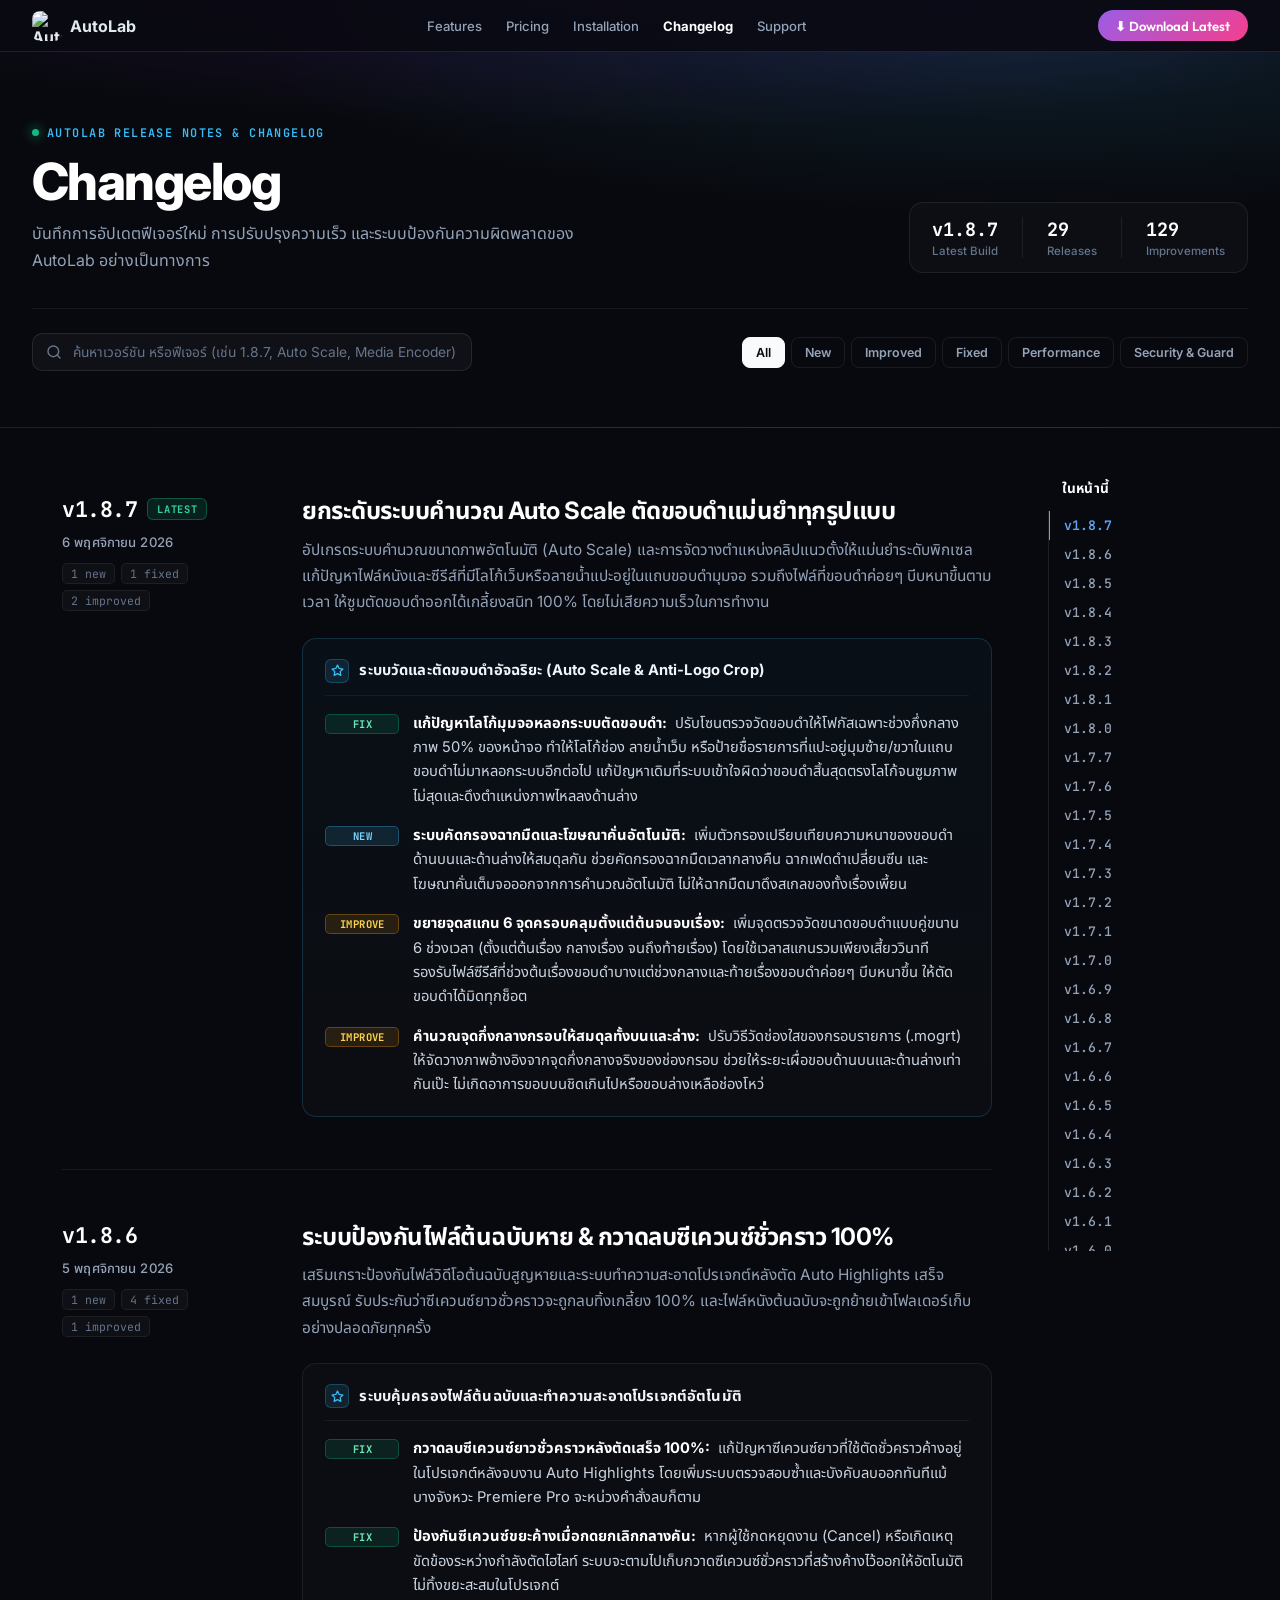
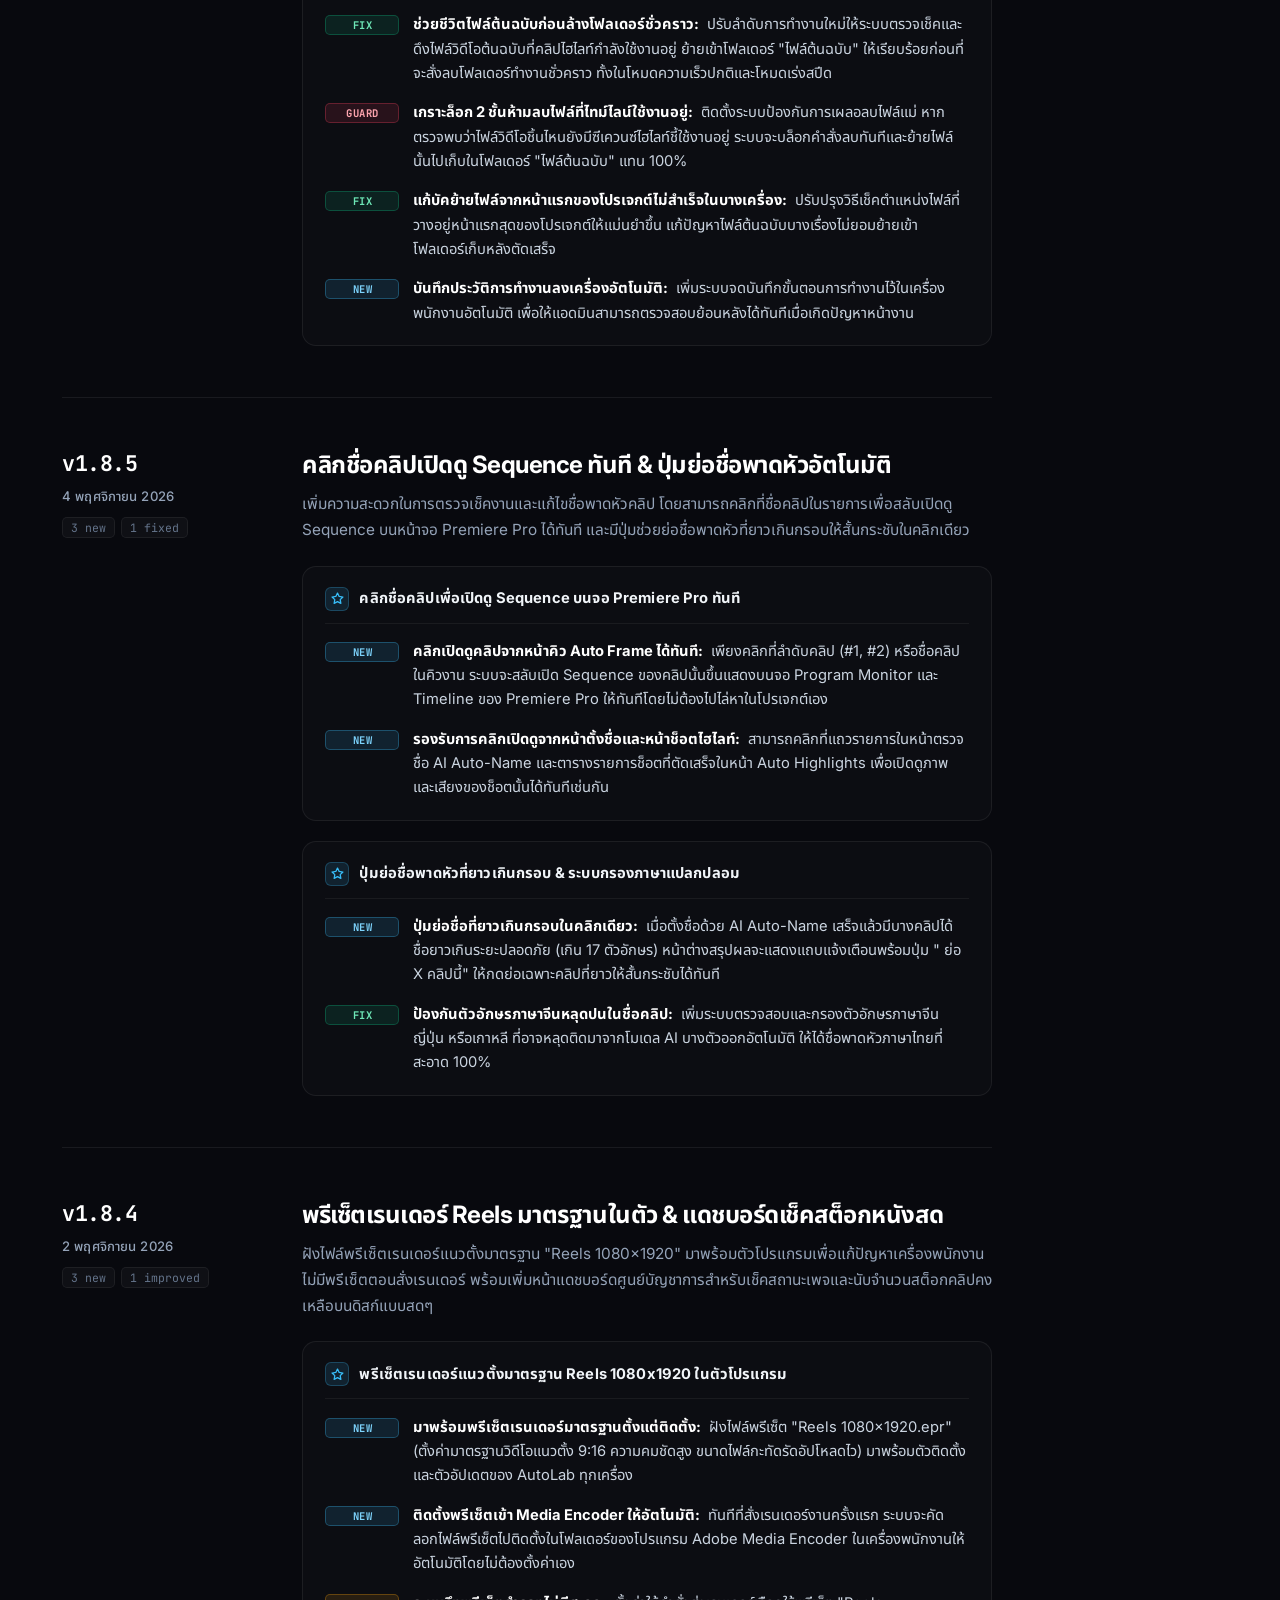
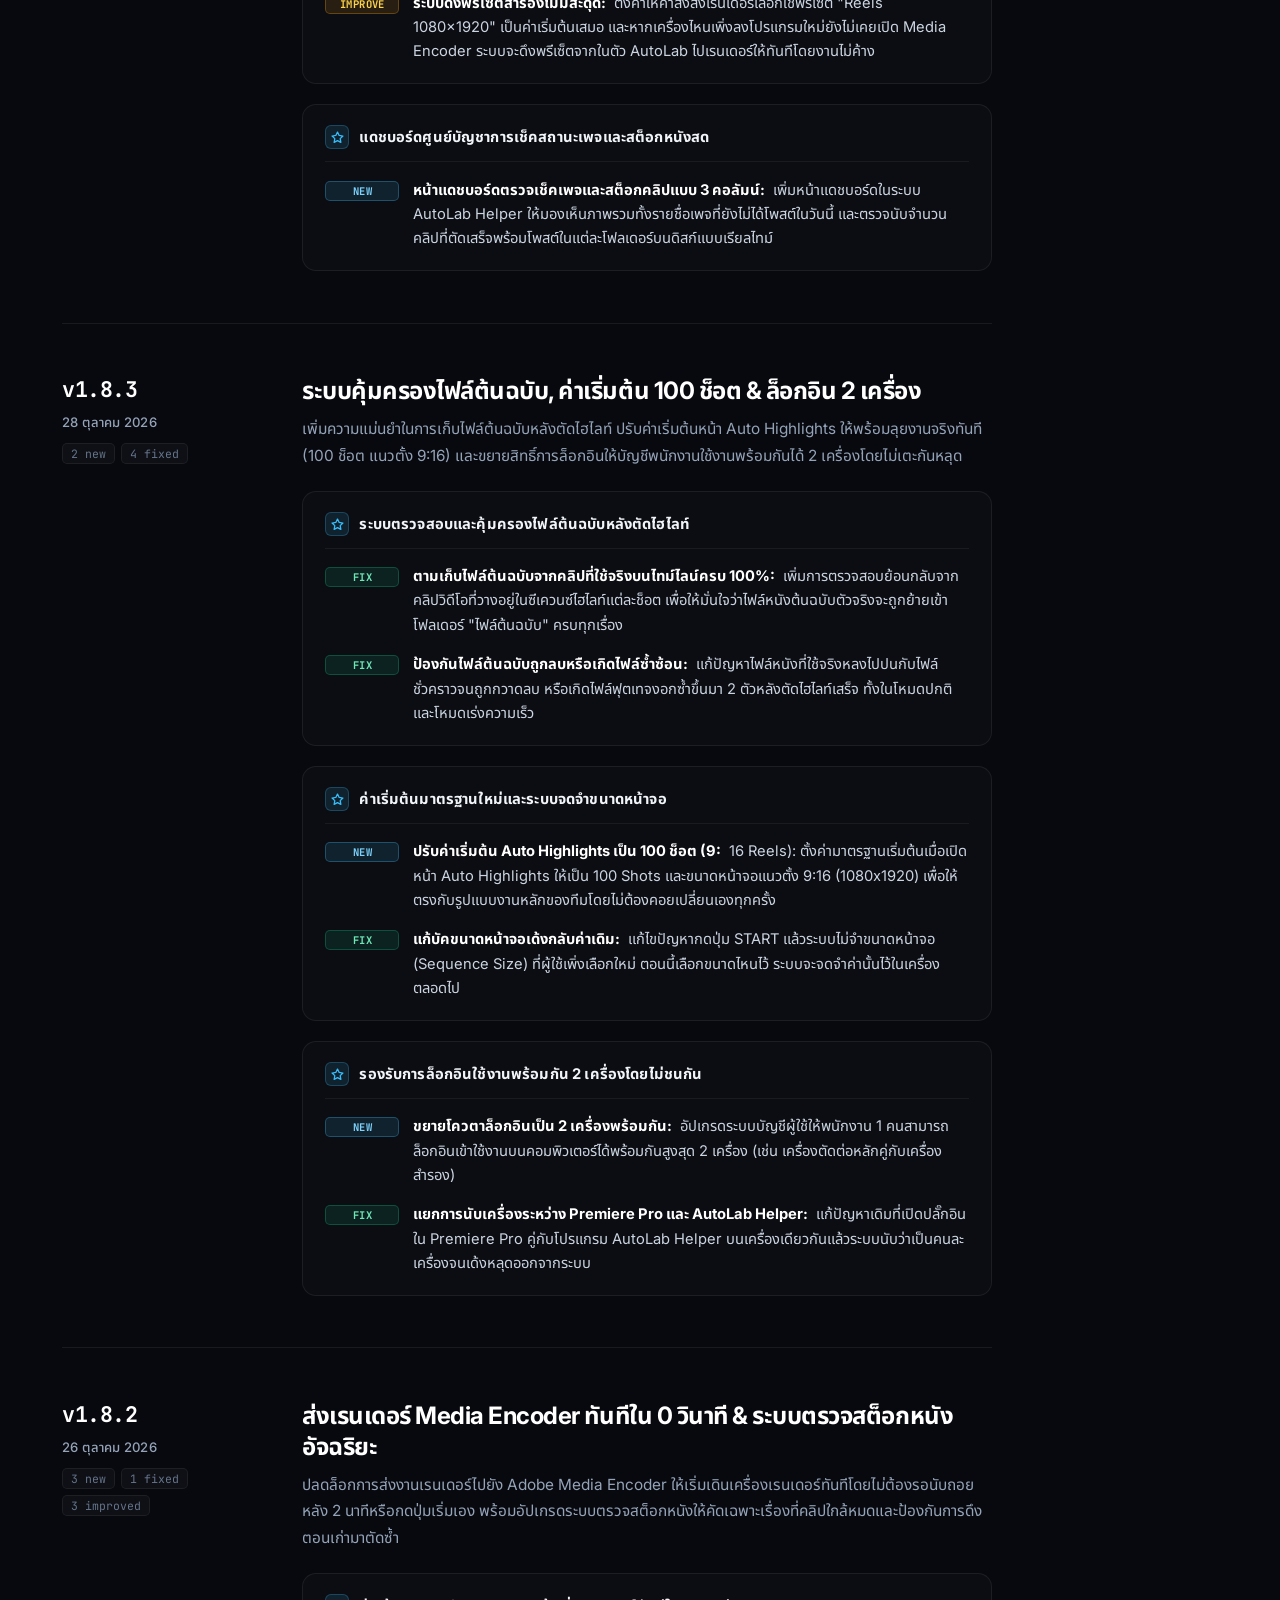
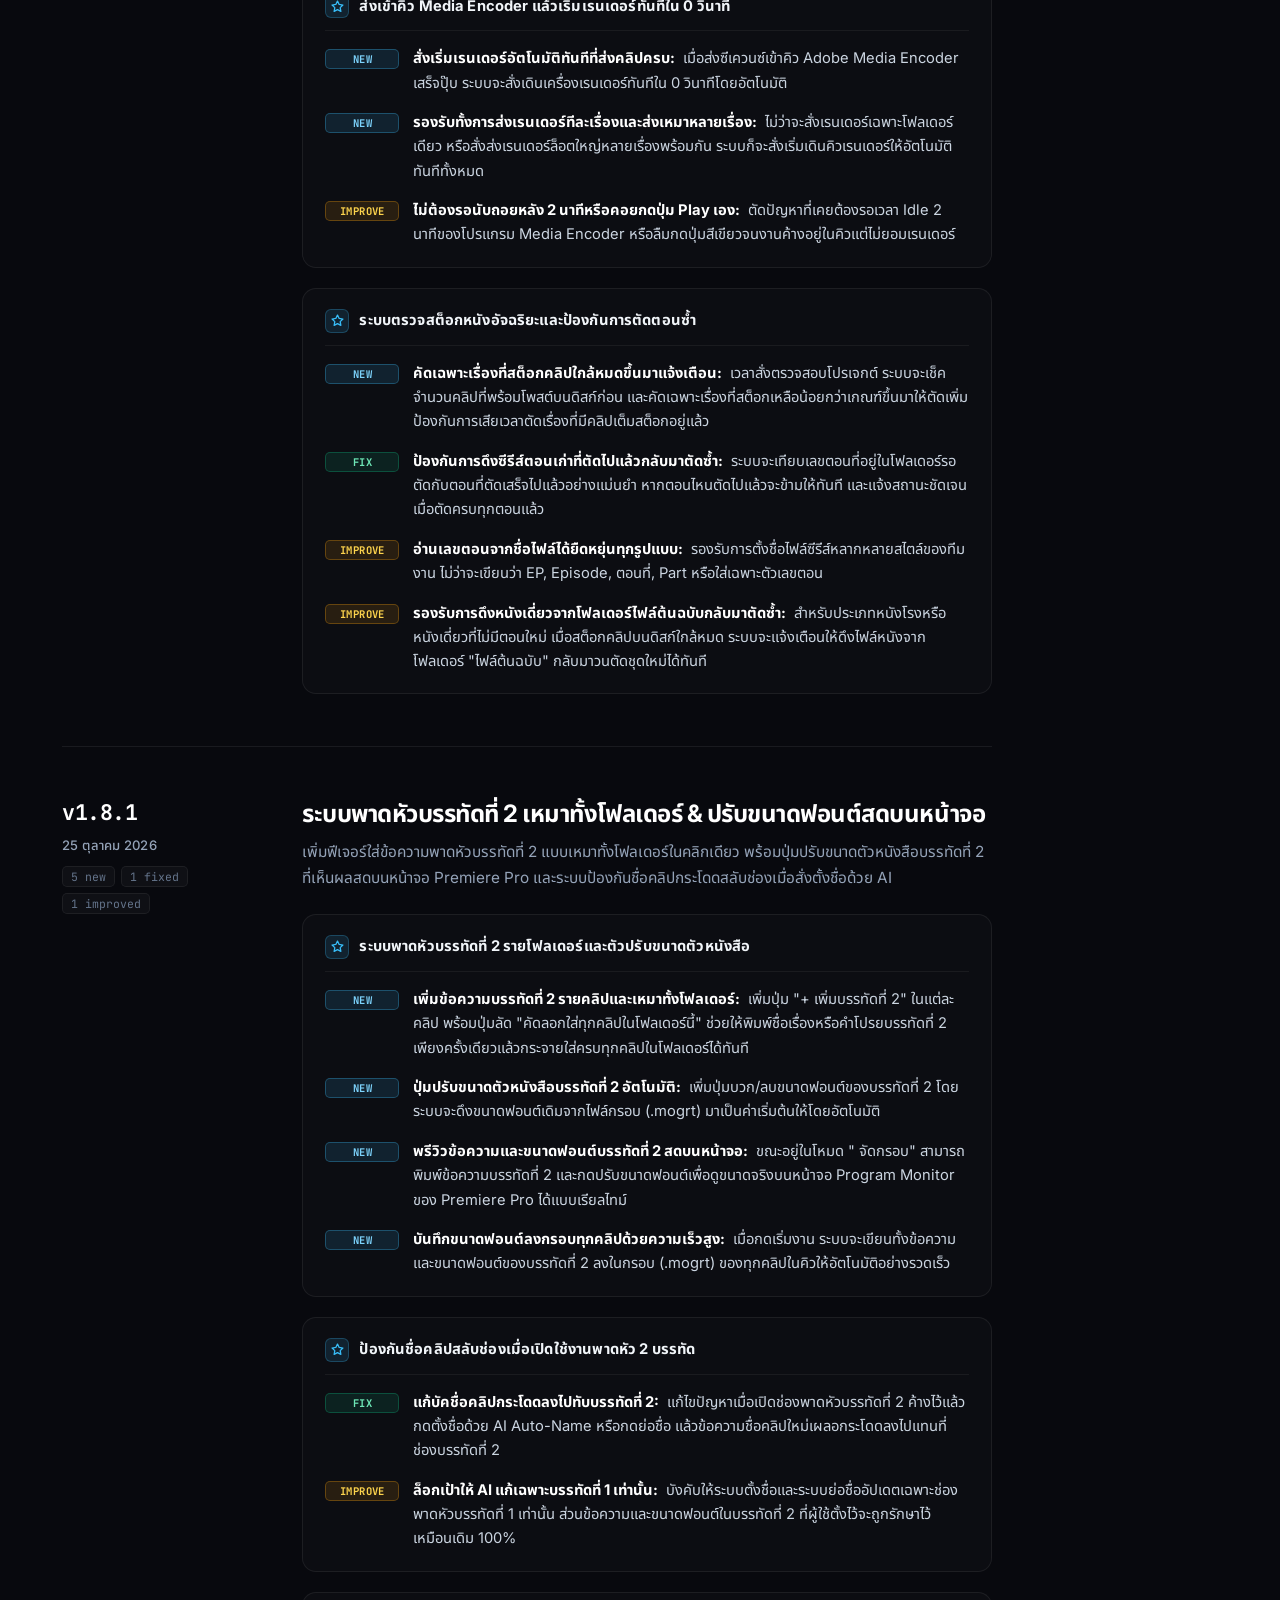
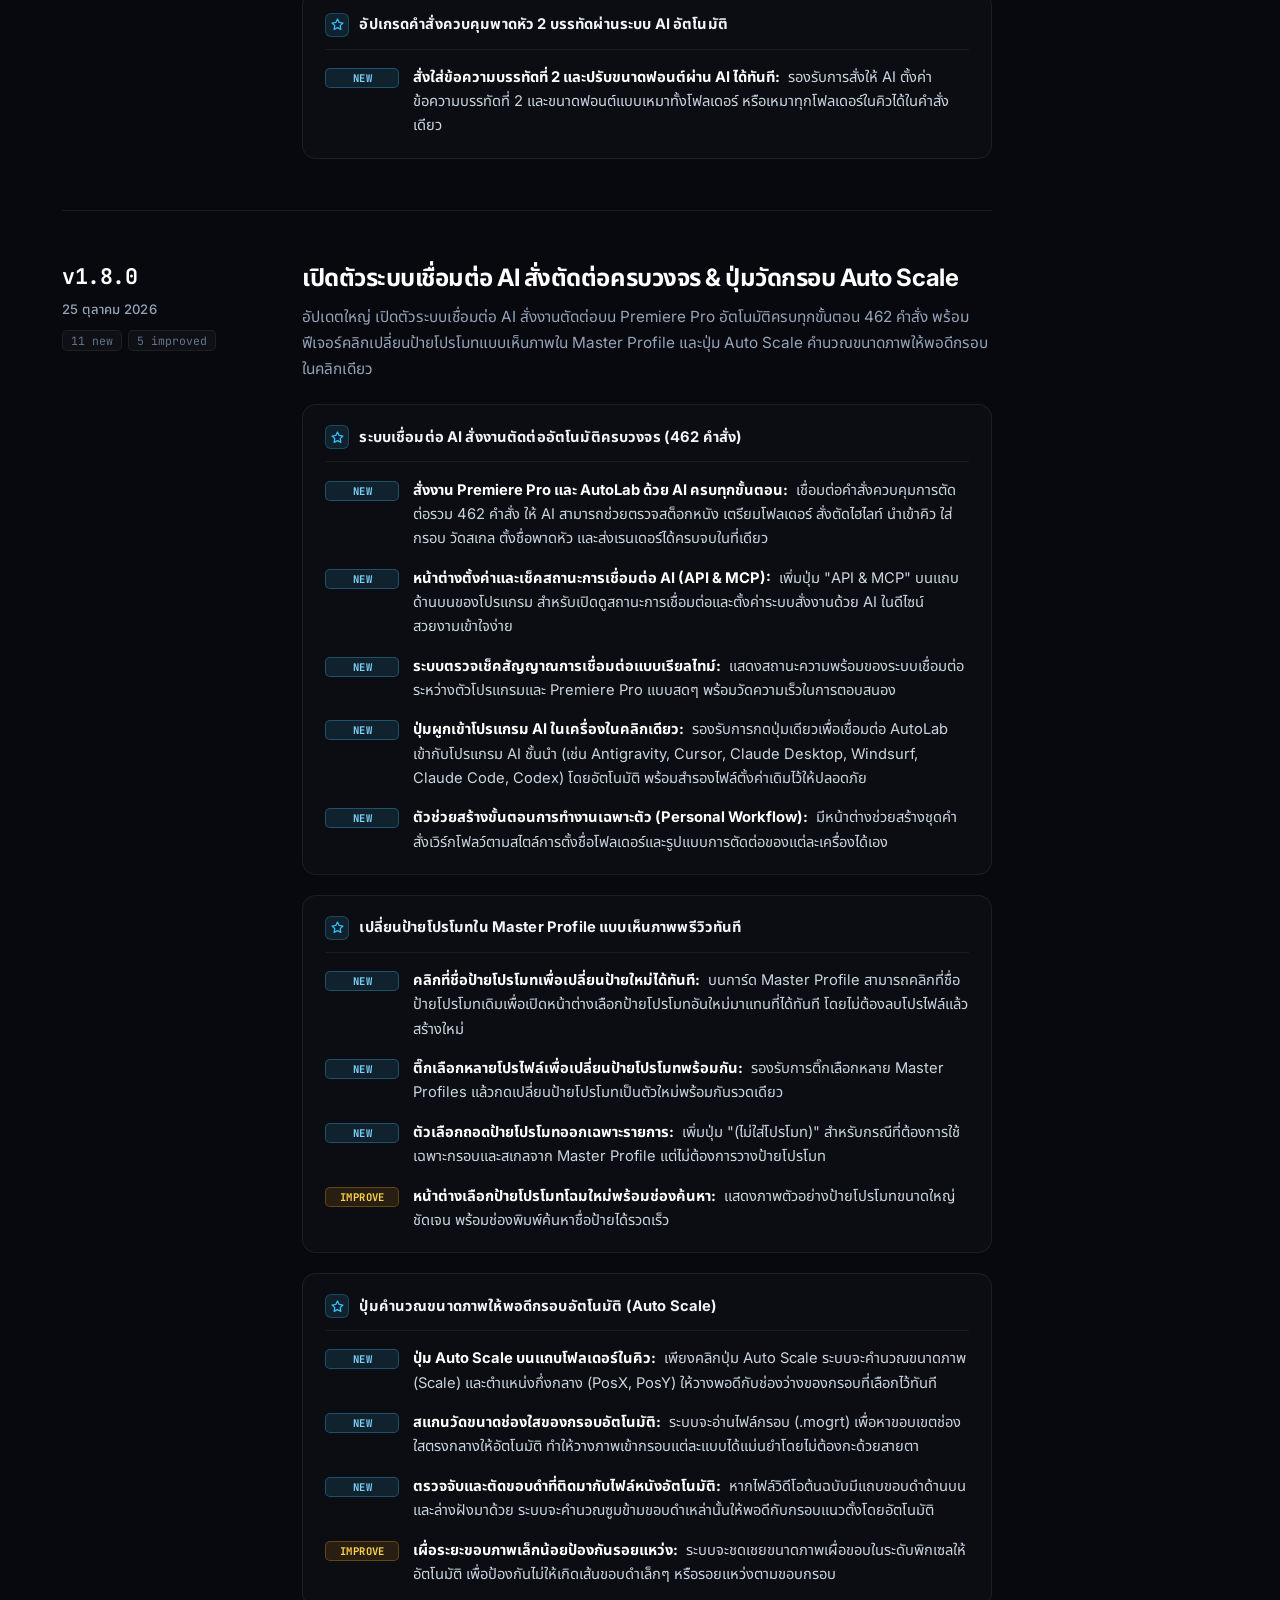
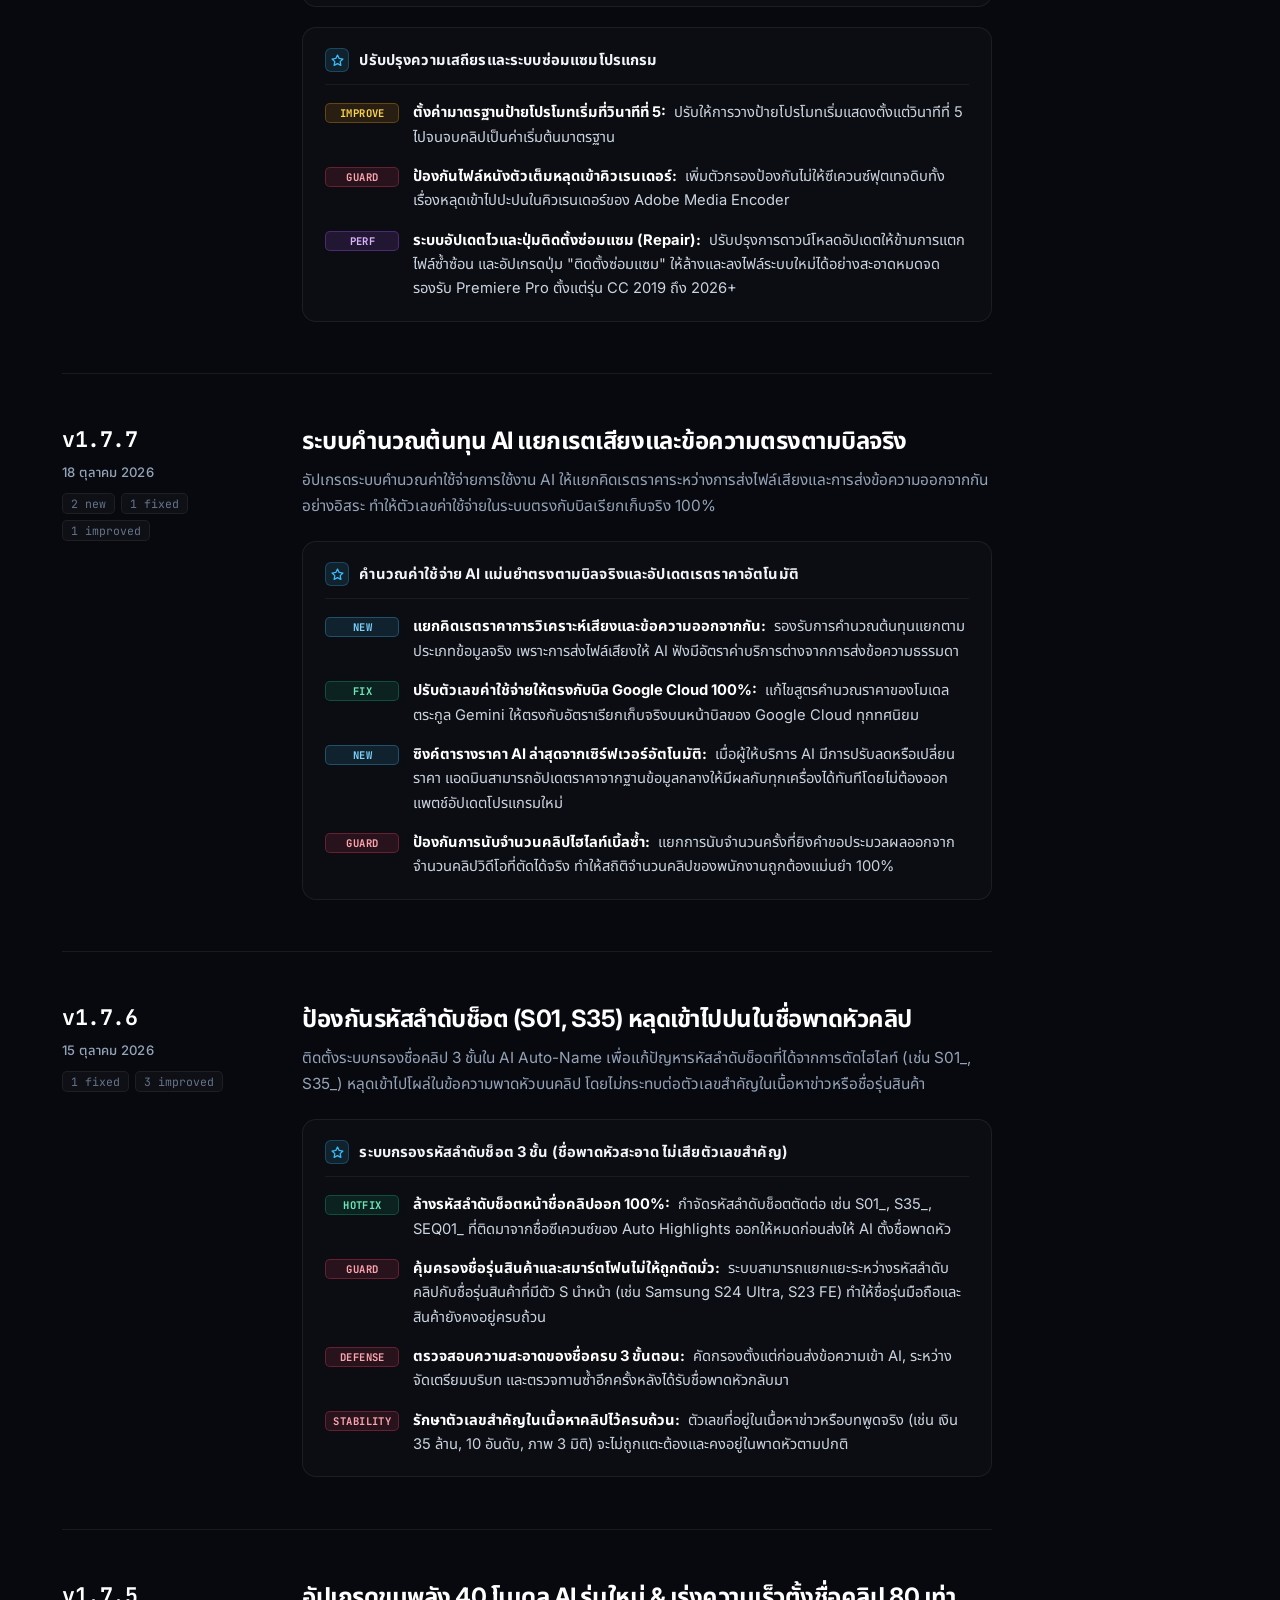
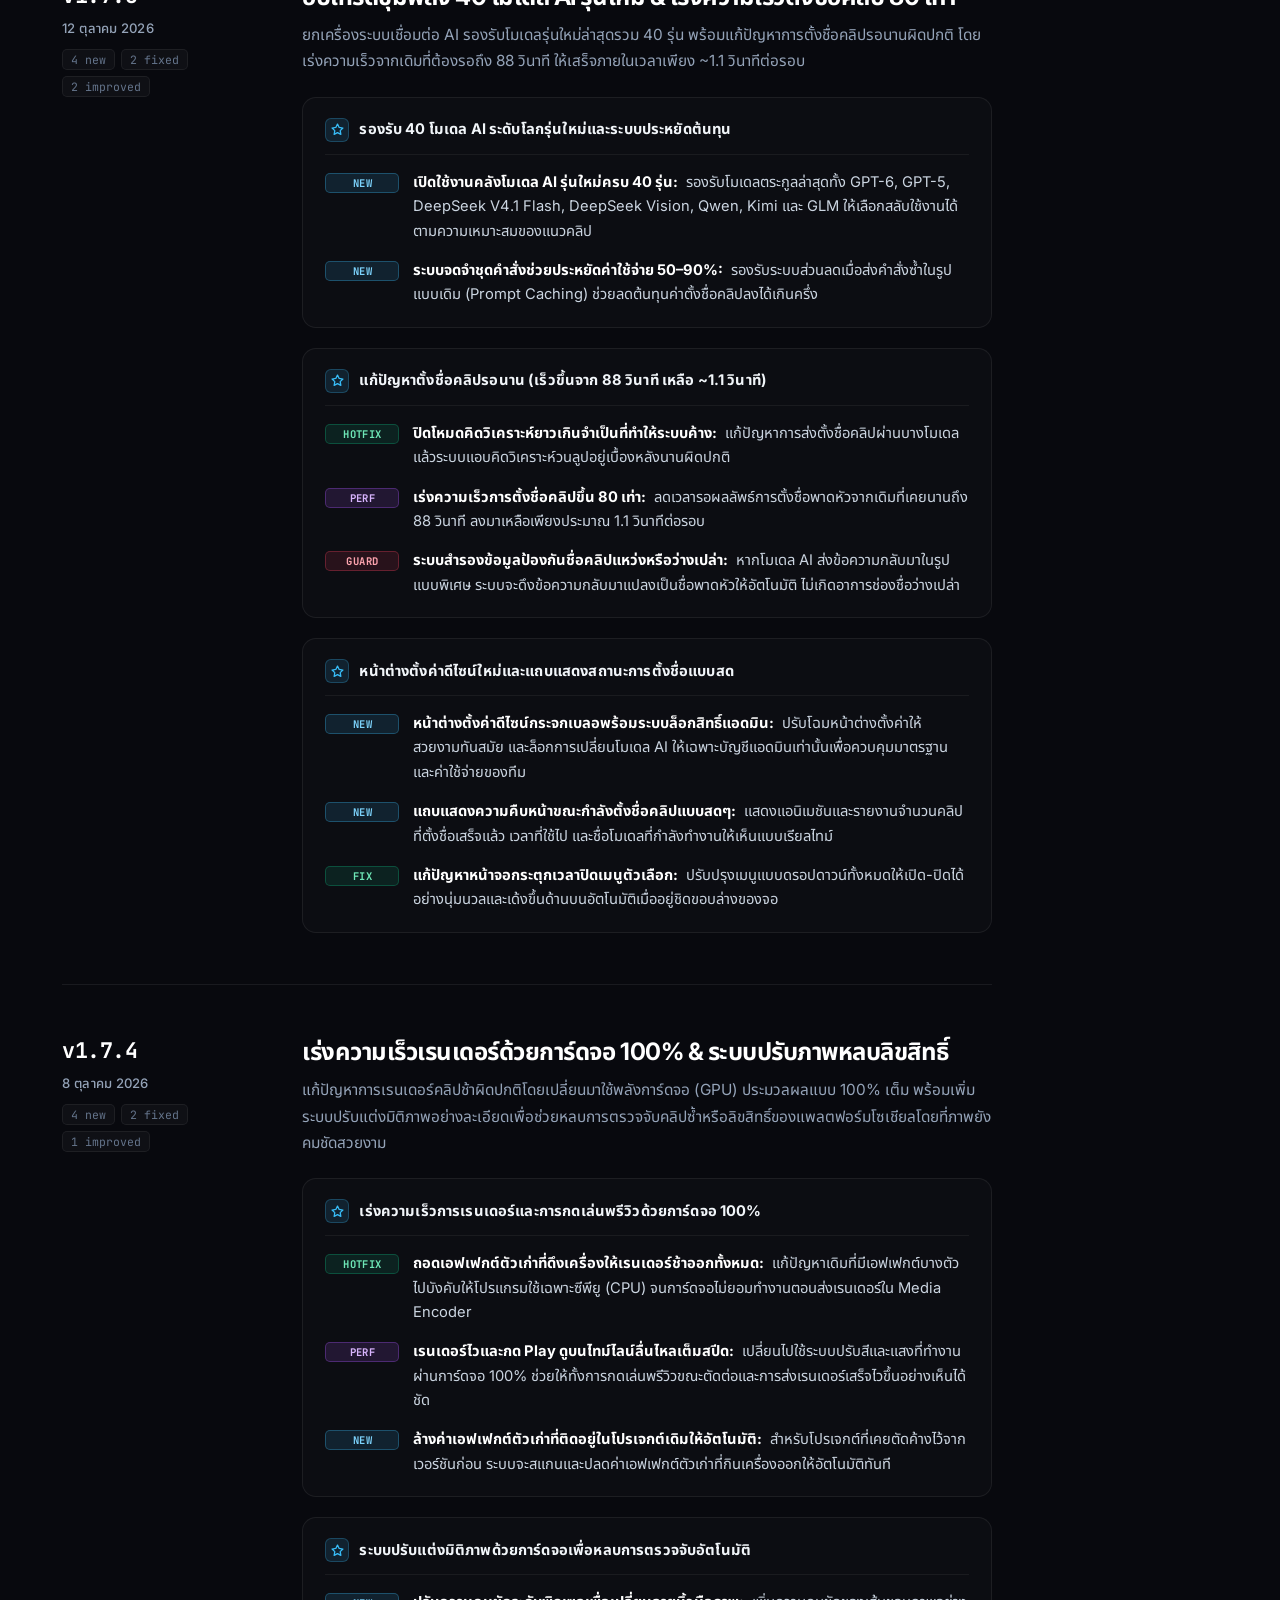
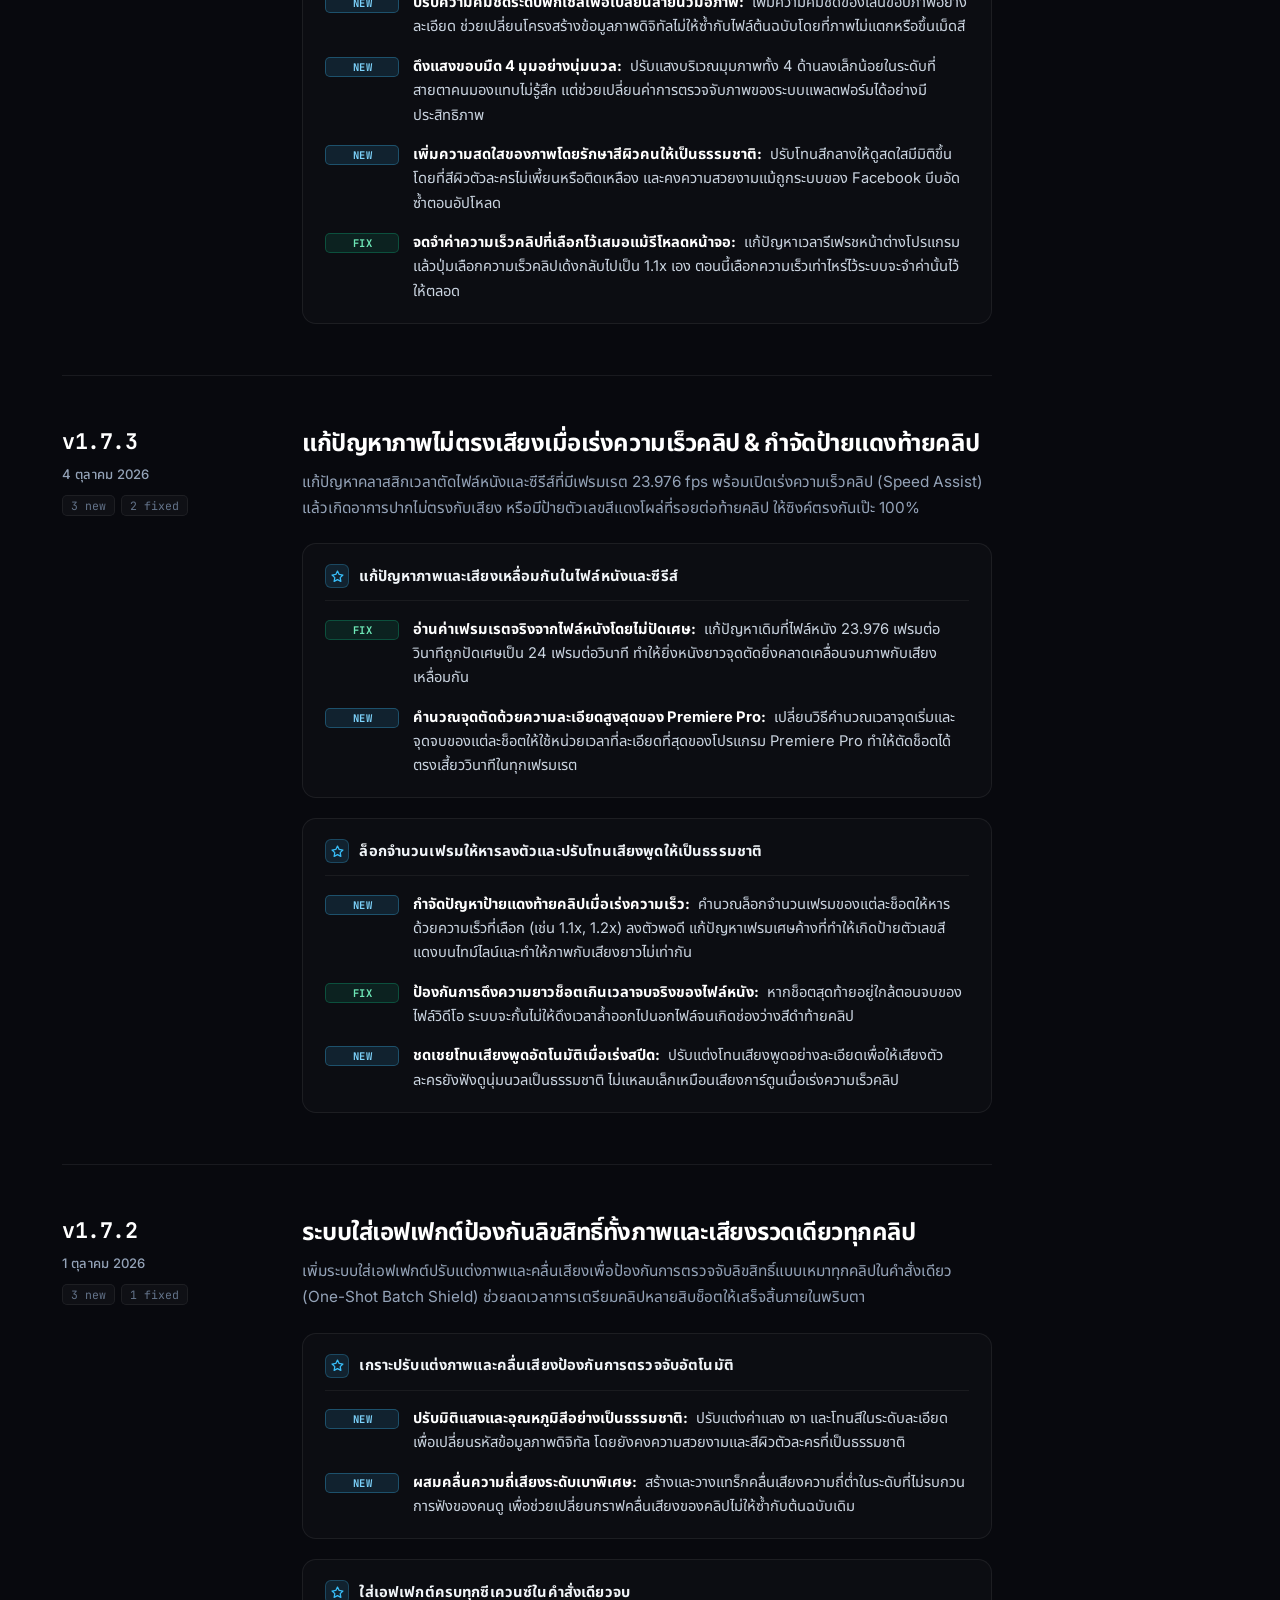
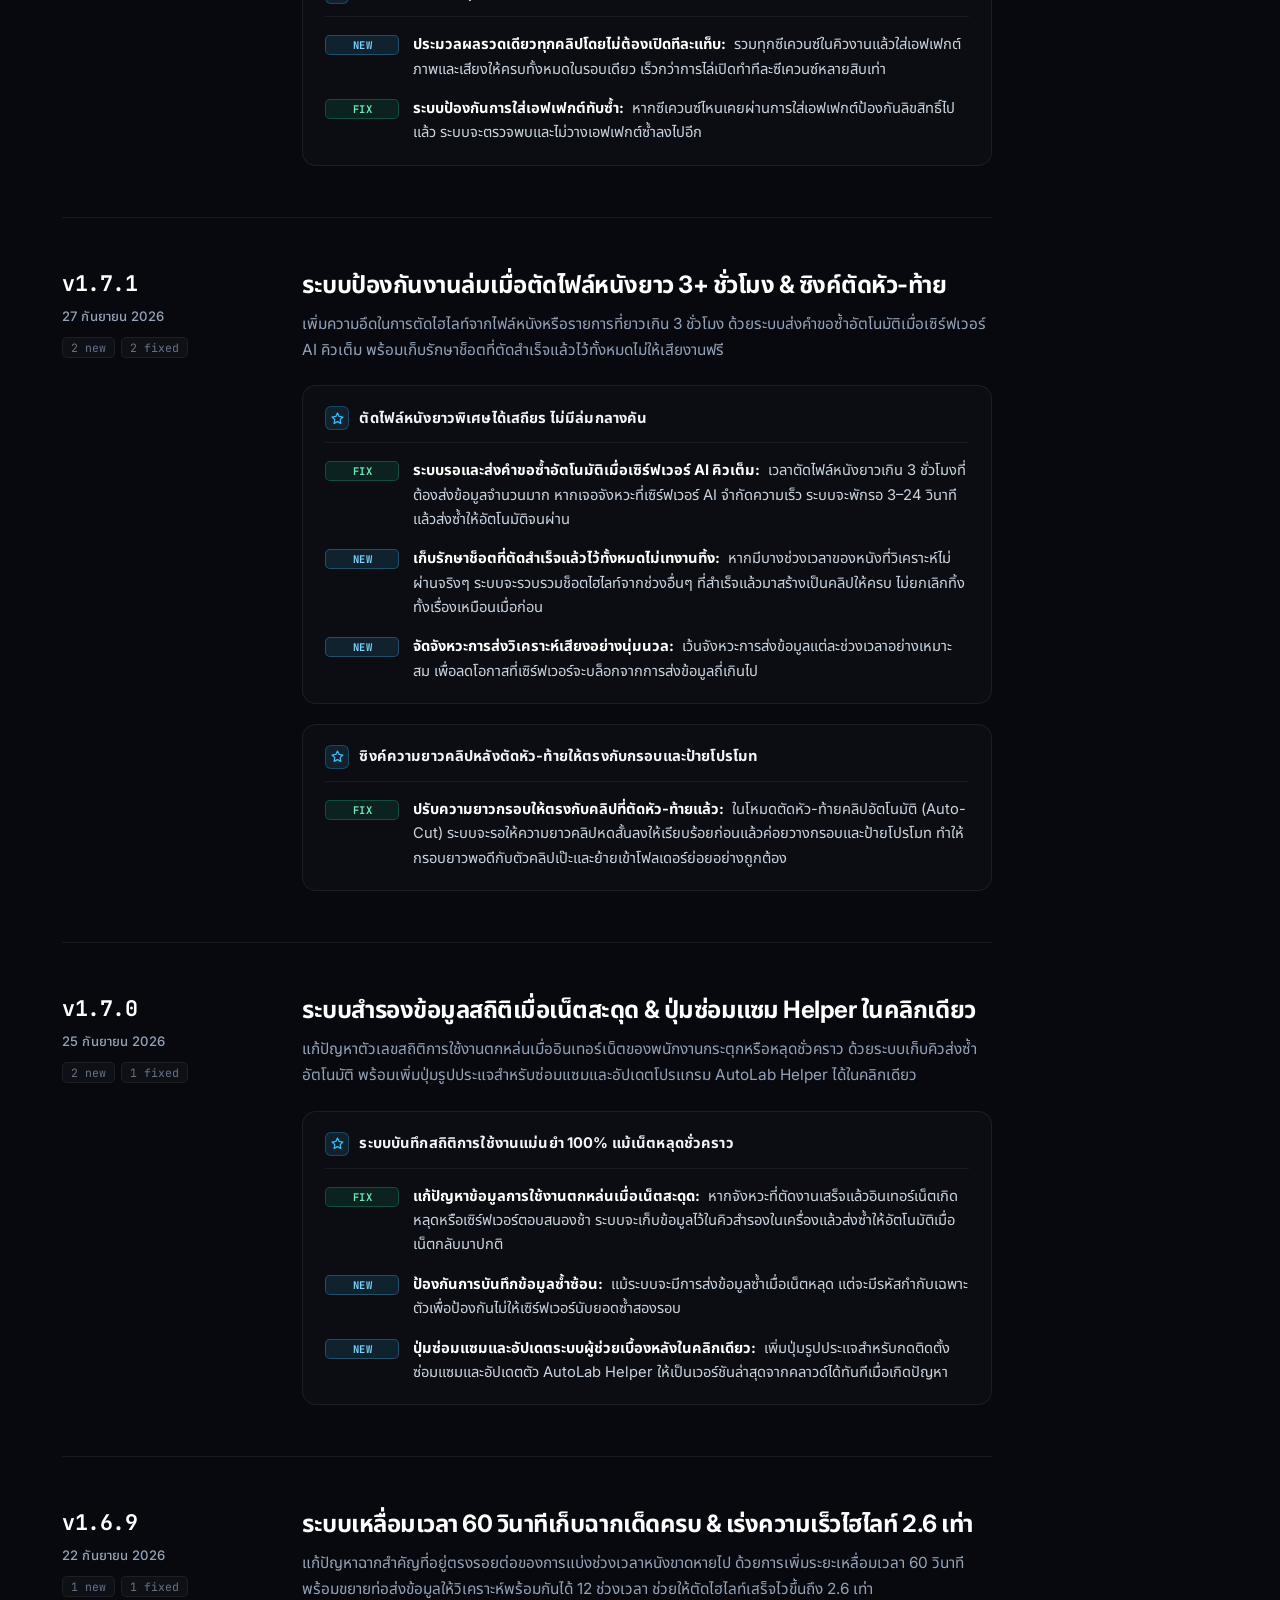
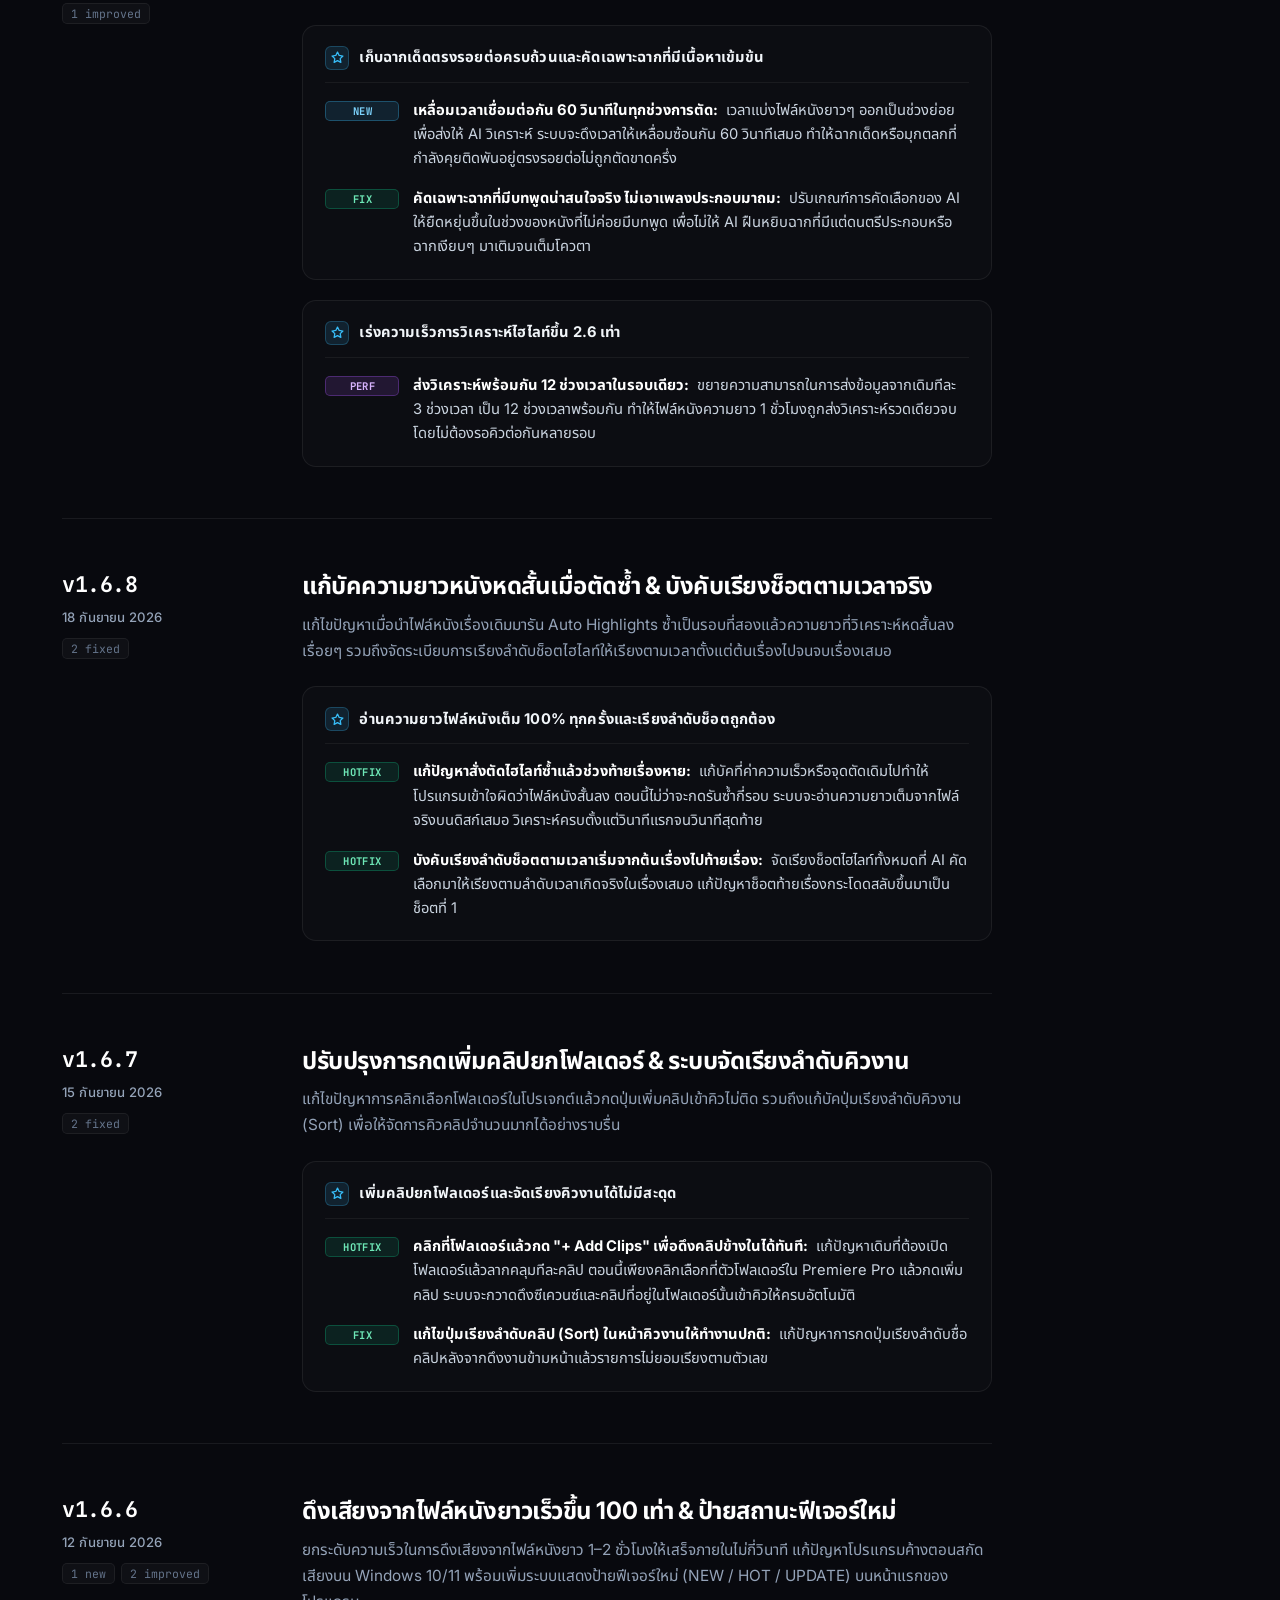
==== commit 8f630f31: "docs(changelog): launch official web changelog & full release notes for v1.8.7" ====
--- a/docs/changelog.html
+++ b/docs/changelog.html
@@ -39,7 +39,7 @@
     }
 
     .cl-hero-inner {
-      max-width: 1020px;
+      max-width: 1220px;
       margin: 0 auto;
     }
 
@@ -202,20 +202,96 @@
       border-color: #f8fafc;
     }
 
-    /* ─── EDITORIAL FEED (LINEAR / CURSOR 2-COLUMN SPLIT) ─── */
+    /* ─── EDITORIAL FEED + RIGHT "ในหน้านี้" SIDEBAR ─── */
     .cl-container {
-      max-width: 1020px;
+      max-width: 1220px;
       margin: 0 auto;
       padding: 1rem 2rem 6rem;
+      display: grid;
+      grid-template-columns: minmax(0, 1fr) 170px;
+      gap: 3.5rem;
+      align-items: start;
+    }
+
+    @media (max-width: 1040px) {
+      .cl-container {
+        grid-template-columns: 1fr;
+      }
+      .cl-toc-aside {
+        display: none;
+      }
+    }
+
+    .cl-toc-aside {
+      position: sticky;
+      top: 96px;
+      padding-top: 2.2rem;
+      user-select: none;
+    }
+
+    .cl-toc-heading {
+      font-size: 0.85rem;
+      font-weight: 700;
+      color: #f8fafc;
+      margin-bottom: 0.75rem;
+      padding-left: 14px;
+      letter-spacing: 0.01em;
+    }
+
+    .cl-toc-list {
+      display: flex;
+      flex-direction: column;
+      border-left: 1px solid rgba(255, 255, 255, 0.09);
+      max-height: calc(100vh - 160px);
+      overflow-y: auto;
+      scrollbar-width: thin;
+      scrollbar-color: rgba(255, 255, 255, 0.18) transparent;
+    }
+
+    .cl-toc-list::-webkit-scrollbar {
+      width: 4px;
+    }
+
+    .cl-toc-list::-webkit-scrollbar-track {
+      background: transparent;
+    }
+
+    .cl-toc-list::-webkit-scrollbar-thumb {
+      background: rgba(255, 255, 255, 0.18);
+      border-radius: 4px;
+    }
+
+    .cl-toc-link {
+      display: block;
+      padding: 6px 10px 6px 14px;
+      margin-left: -1px;
+      border-left: 2px solid transparent;
+      font-family: 'JetBrains Mono', monospace;
+      font-size: 0.82rem;
+      font-weight: 500;
+      color: #94a3b8;
+      text-decoration: none;
+      transition: color 0.15s ease, border-color 0.15s ease;
+    }
+
+    .cl-toc-link:hover {
+      color: #f8fafc;
+    }
+
+    .cl-toc-link.active {
+      color: #60a5fa;
+      font-weight: 600;
+      border-left-color: #60a5fa;
     }
 
     .cl-entry {
       display: grid;
-      grid-template-columns: 230px 1fr;
-      gap: 3rem;
+      grid-template-columns: 200px 1fr;
+      gap: 2.5rem;
       padding: 3.2rem 0;
       border-bottom: 1px solid rgba(255, 255, 255, 0.07);
       position: relative;
+      scroll-margin-top: 84px;
     }
 
     .cl-entry:last-child {
@@ -542,9 +618,13 @@
     </div>
   </header>
 
-  <!-- ─── CHANGELOG STREAM ─── -->
+  <!-- ─── CHANGELOG STREAM + RIGHT TOC ─── -->
   <main class="cl-container">
     <div id="cl-feed"></div>
+    <aside class="cl-toc-aside" aria-label="ในหน้านี้">
+      <div class="cl-toc-heading">ในหน้านี้</div>
+      <div class="cl-toc-list" id="cl-toc-list"></div>
+    </aside>
   </main>
 
   <!-- ─── FOOTER ─── -->
@@ -664,6 +744,7 @@
       let searchQuery = '';
 
       const feedEl = document.getElementById('cl-feed');
+      const tocListEl = document.getElementById('cl-toc-list');
       const searchInput = document.getElementById('cl-search');
       const filtersEl = document.getElementById('cl-filters');
 
@@ -688,6 +769,7 @@
       function render() {
         const q = searchQuery.trim().toLowerCase();
         const html = [];
+        const tocHtml = [];
 
         allReleases.forEach((rel, idx) => {
           const isLatest = idx === 0;
@@ -722,7 +804,13 @@
 
           if (visibleCats.length === 0) return;
 
-          const anchorId = 'v' + rel.version.replace(/\./g, '-');
+          const anchorId = 'v' + rel.version.replace(/[^a-zA-Z0-9]+/g, '-');
+          tocHtml.push(`
+            <a href="#${anchorId}" class="cl-toc-link ${tocHtml.length === 0 ? 'active' : ''}" data-target="${anchorId}">
+              v${escapeHtml(rel.version)}
+            </a>
+          `);
+
           const summaryBadges = [];
           if (newCount > 0) summaryBadges.push(`<span class="cl-mini-stat">${newCount} new</span>`);
           if (fixCount > 0) summaryBadges.push(`<span class="cl-mini-stat">${fixCount} fixed</span>`);
@@ -786,7 +874,36 @@
         feedEl.innerHTML = html.length > 0
           ? html.join('')
           : `<div class="cl-empty">ไม่พบรายการอัปเดตที่ตรงกับ "${escapeHtml(searchQuery)}"</div>`;
-      }
+
+        if (tocListEl) {
+          tocListEl.innerHTML = tocHtml.join('');
+        }
+        syncActiveTocOnScroll();
+      }
+
+      function syncActiveTocOnScroll() {
+        if (!tocListEl) return;
+        const entries = Array.from(feedEl.querySelectorAll('.cl-entry'));
+        if (entries.length === 0) return;
+
+        let activeId = entries[0].id;
+        const offsetThreshold = 150;
+        for (let i = 0; i < entries.length; i++) {
+          const rect = entries[i].getBoundingClientRect();
+          if (rect.top <= offsetThreshold) {
+            activeId = entries[i].id;
+          } else {
+            break;
+          }
+        }
+
+        tocListEl.querySelectorAll('.cl-toc-link').forEach(link => {
+          const isMatch = link.getAttribute('data-target') === activeId;
+          link.classList.toggle('active', isMatch);
+        });
+      }
+
+      window.addEventListener('scroll', syncActiveTocOnScroll, { passive: true });
 
       searchInput.addEventListener('input', e => {
         searchQuery = e.target.value || '';
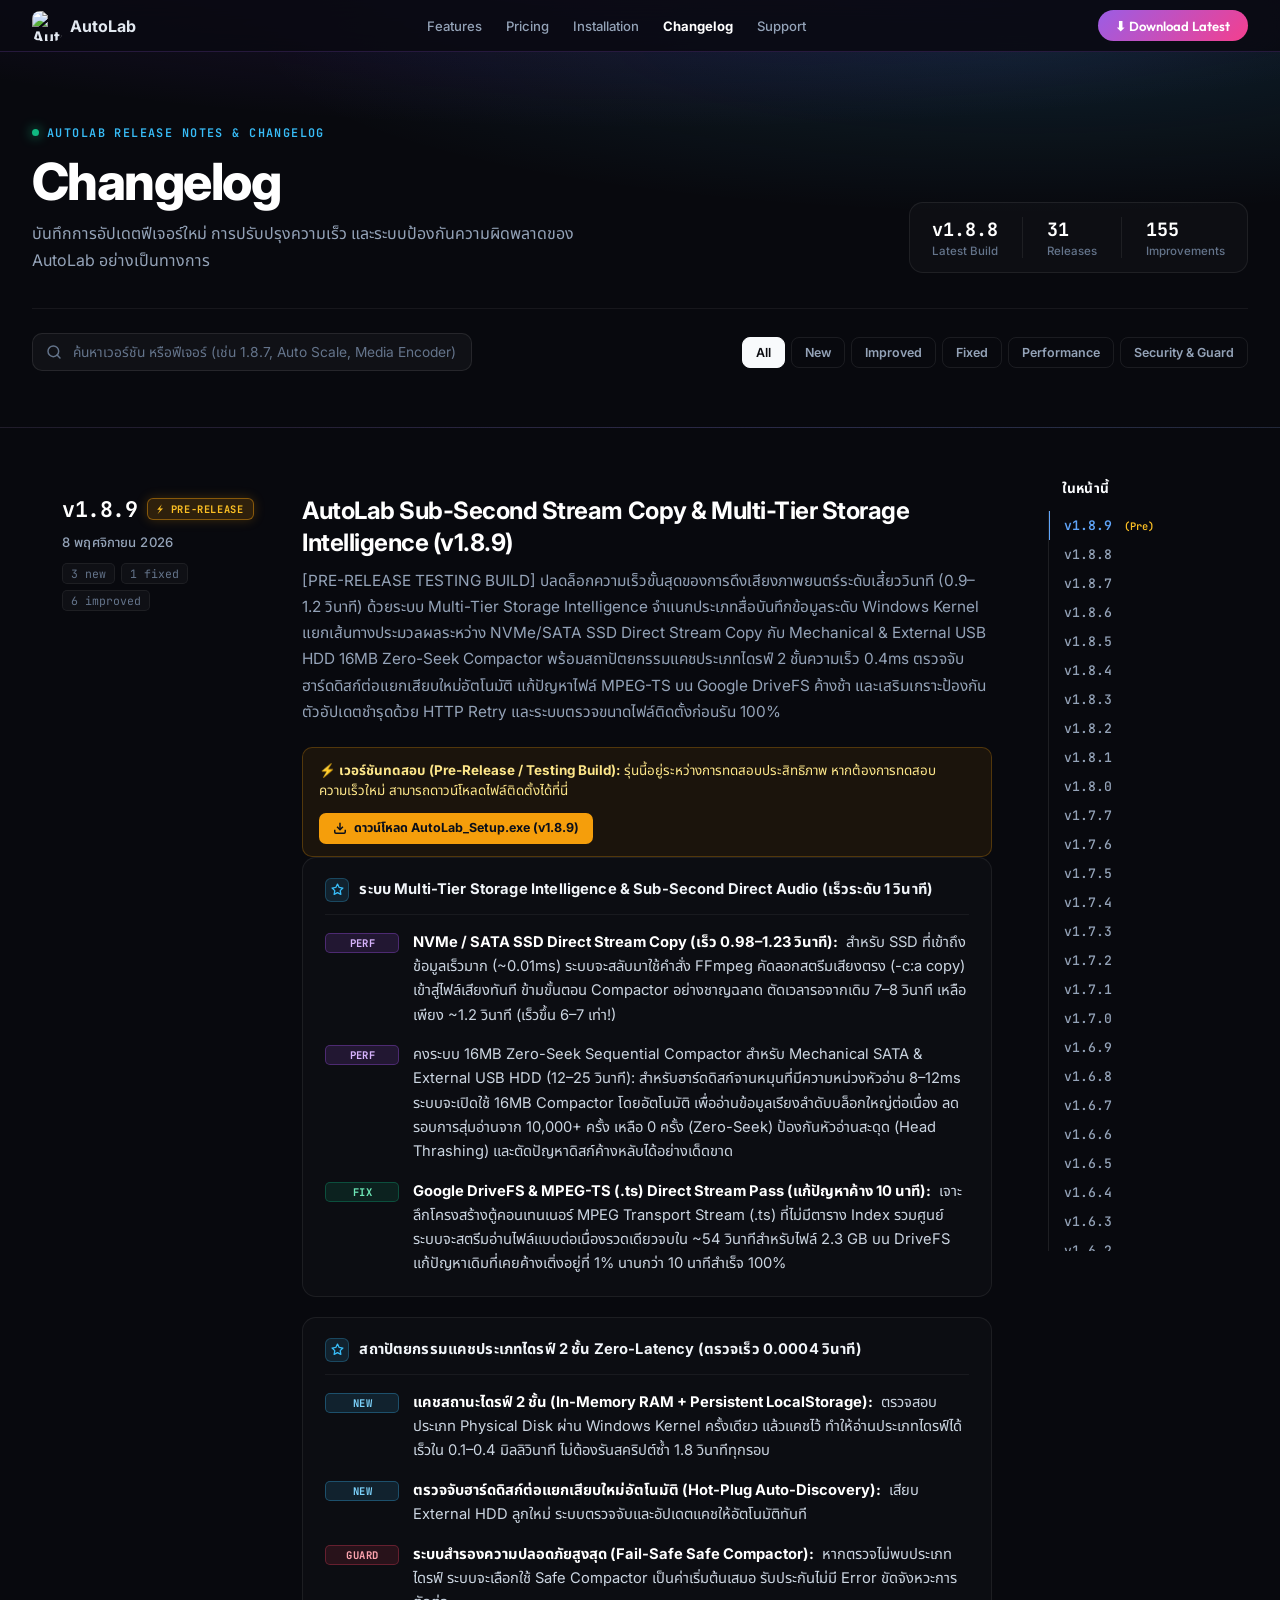
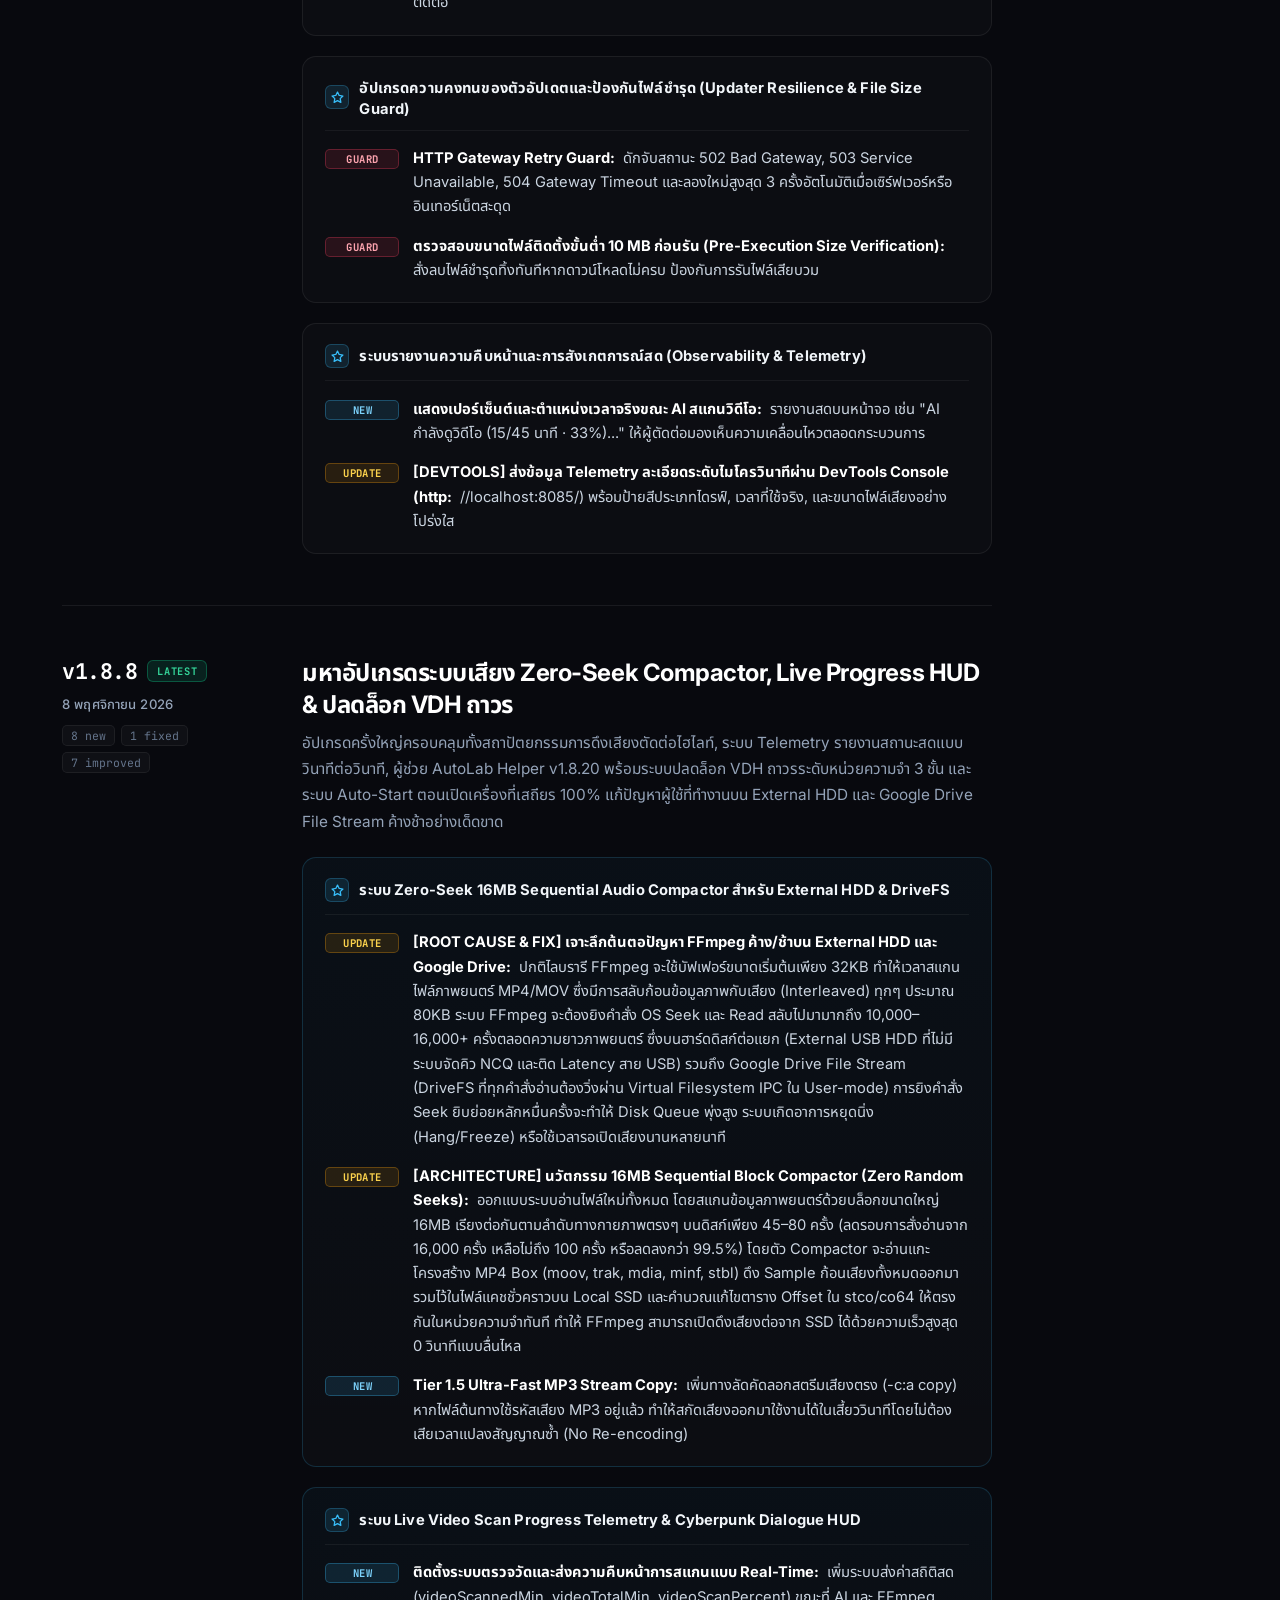
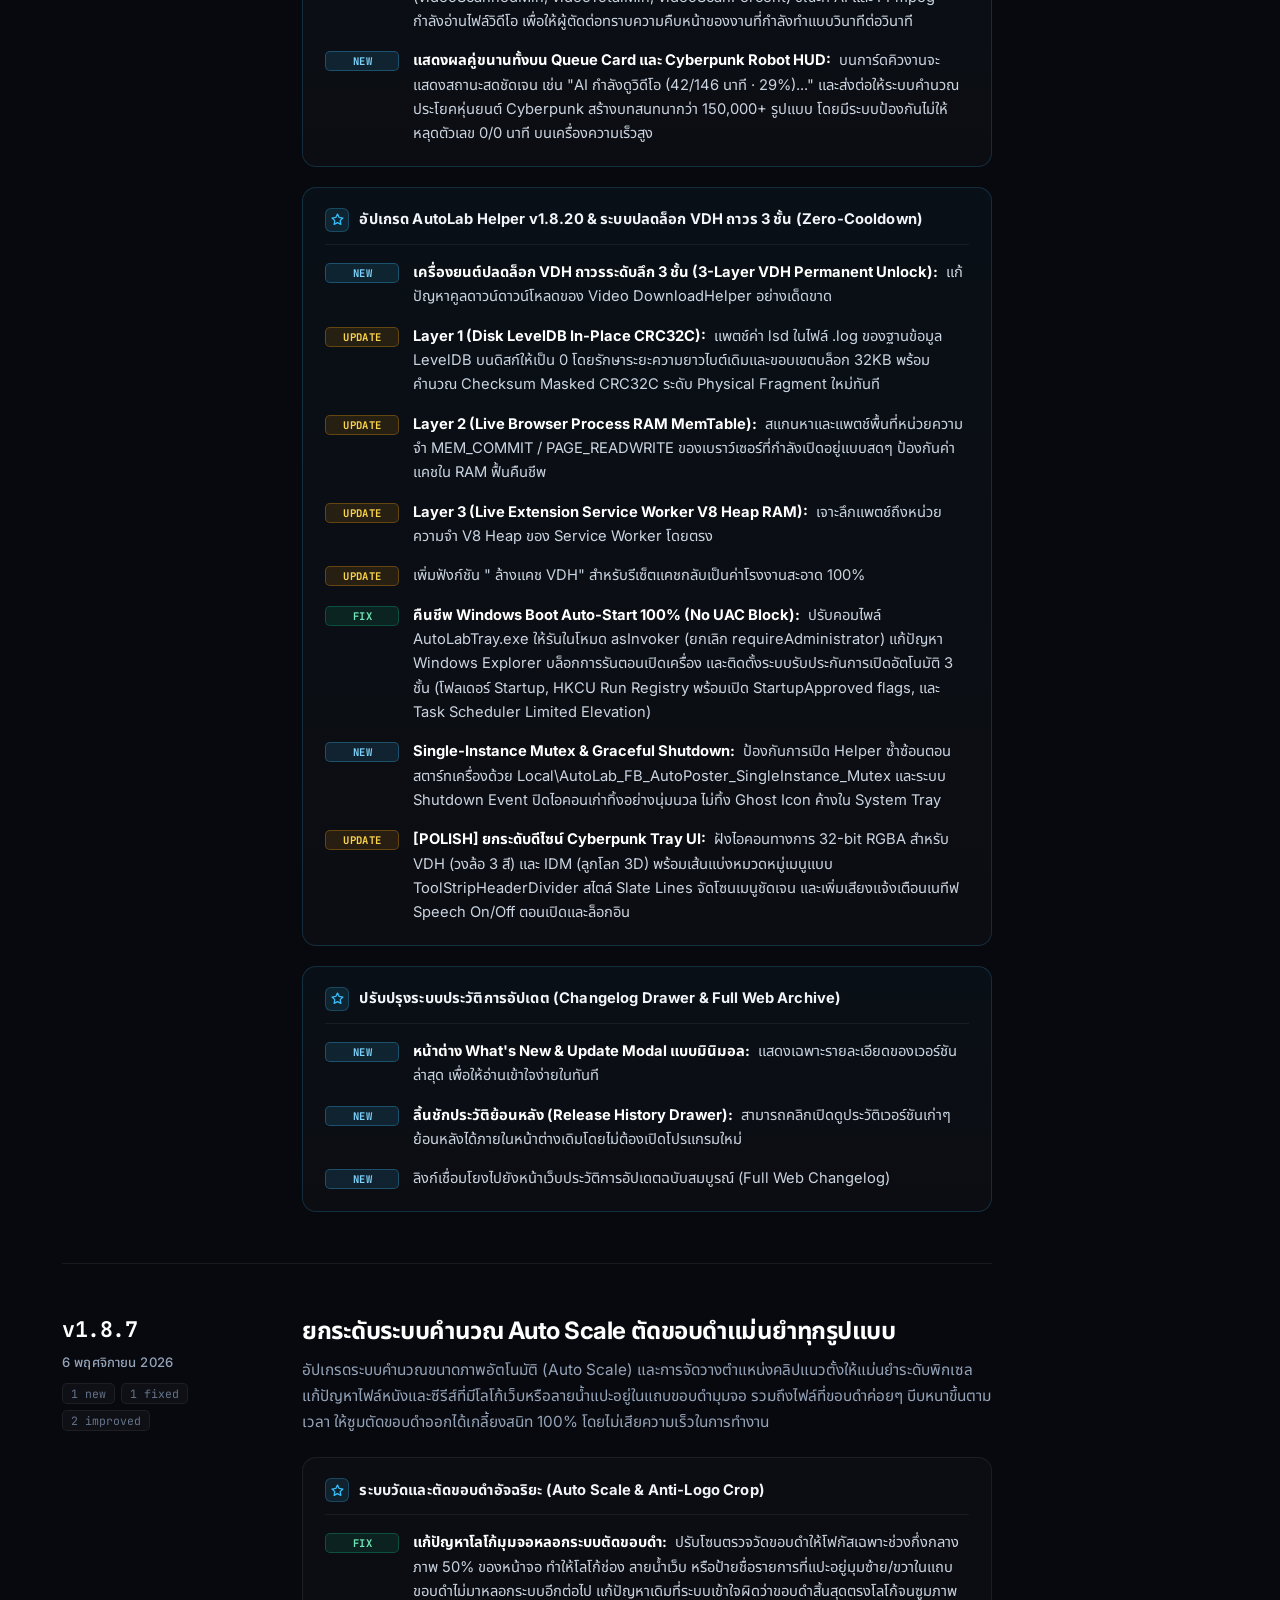
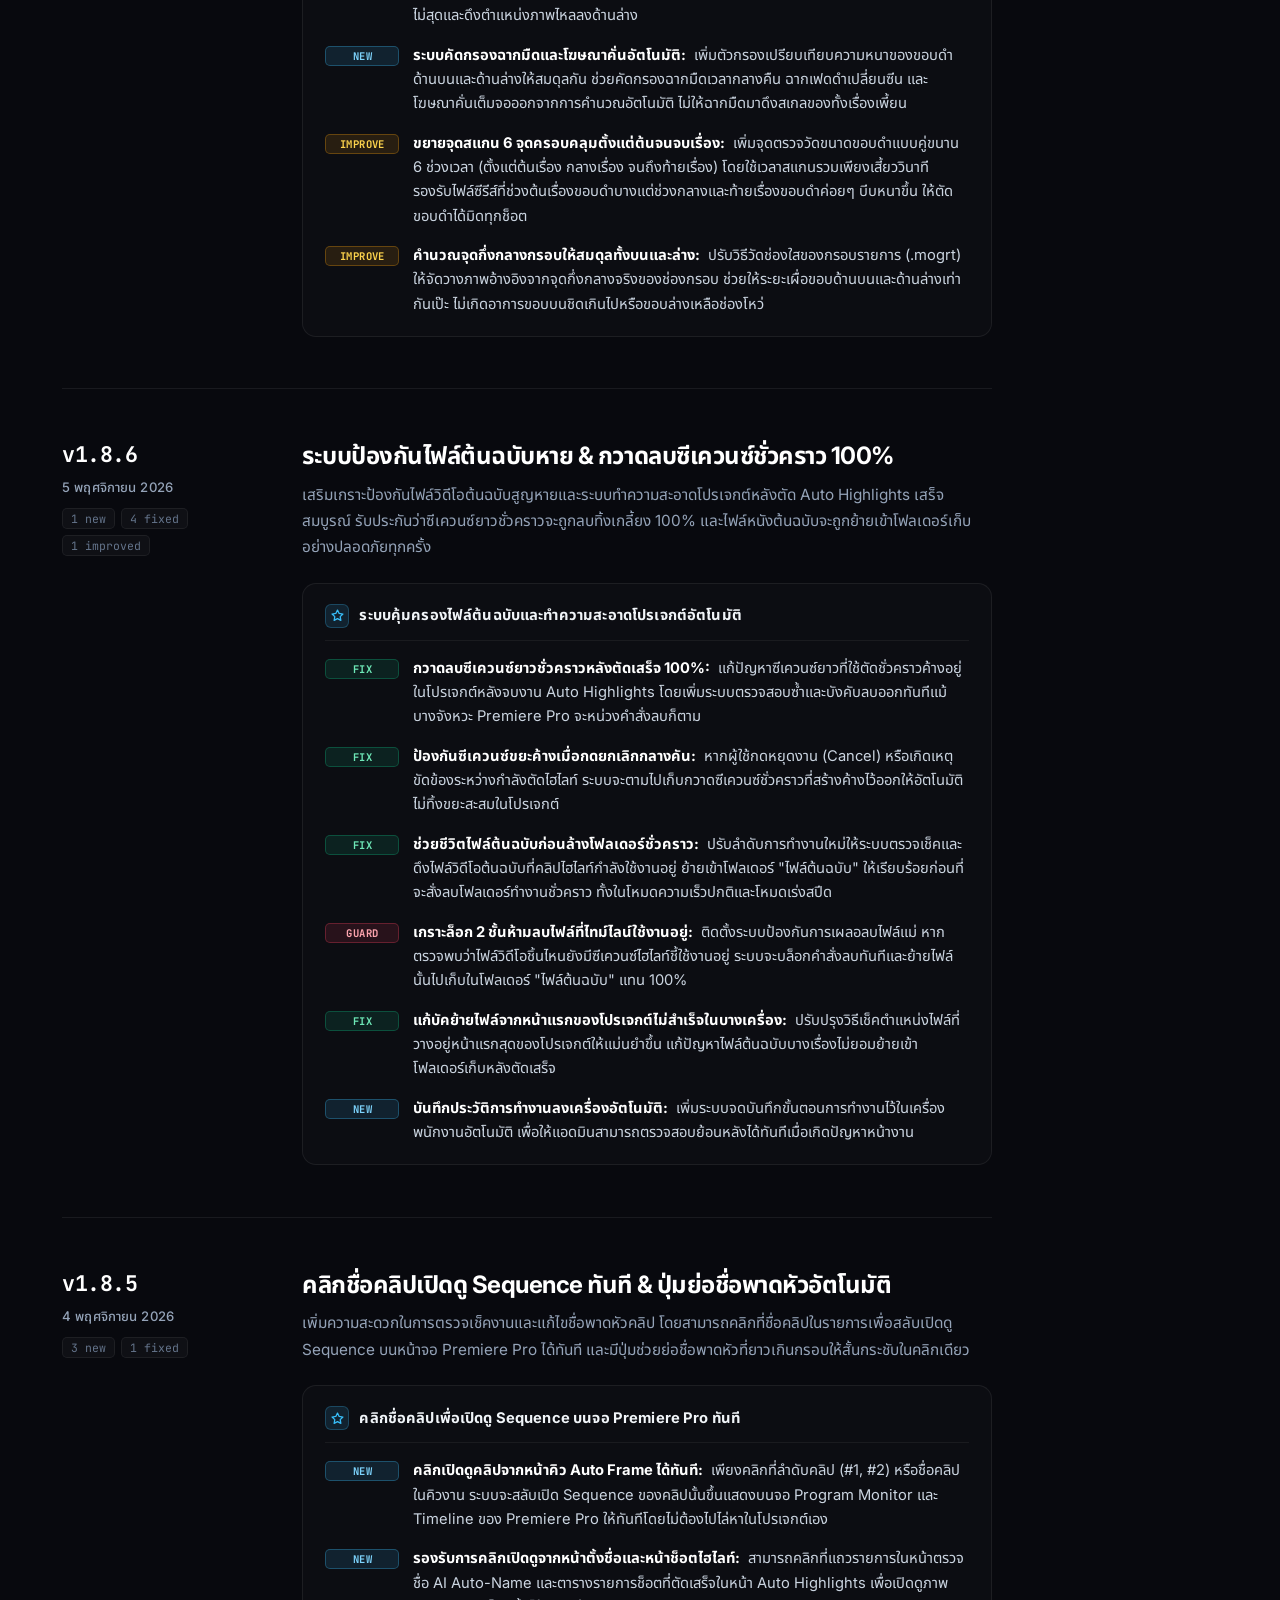
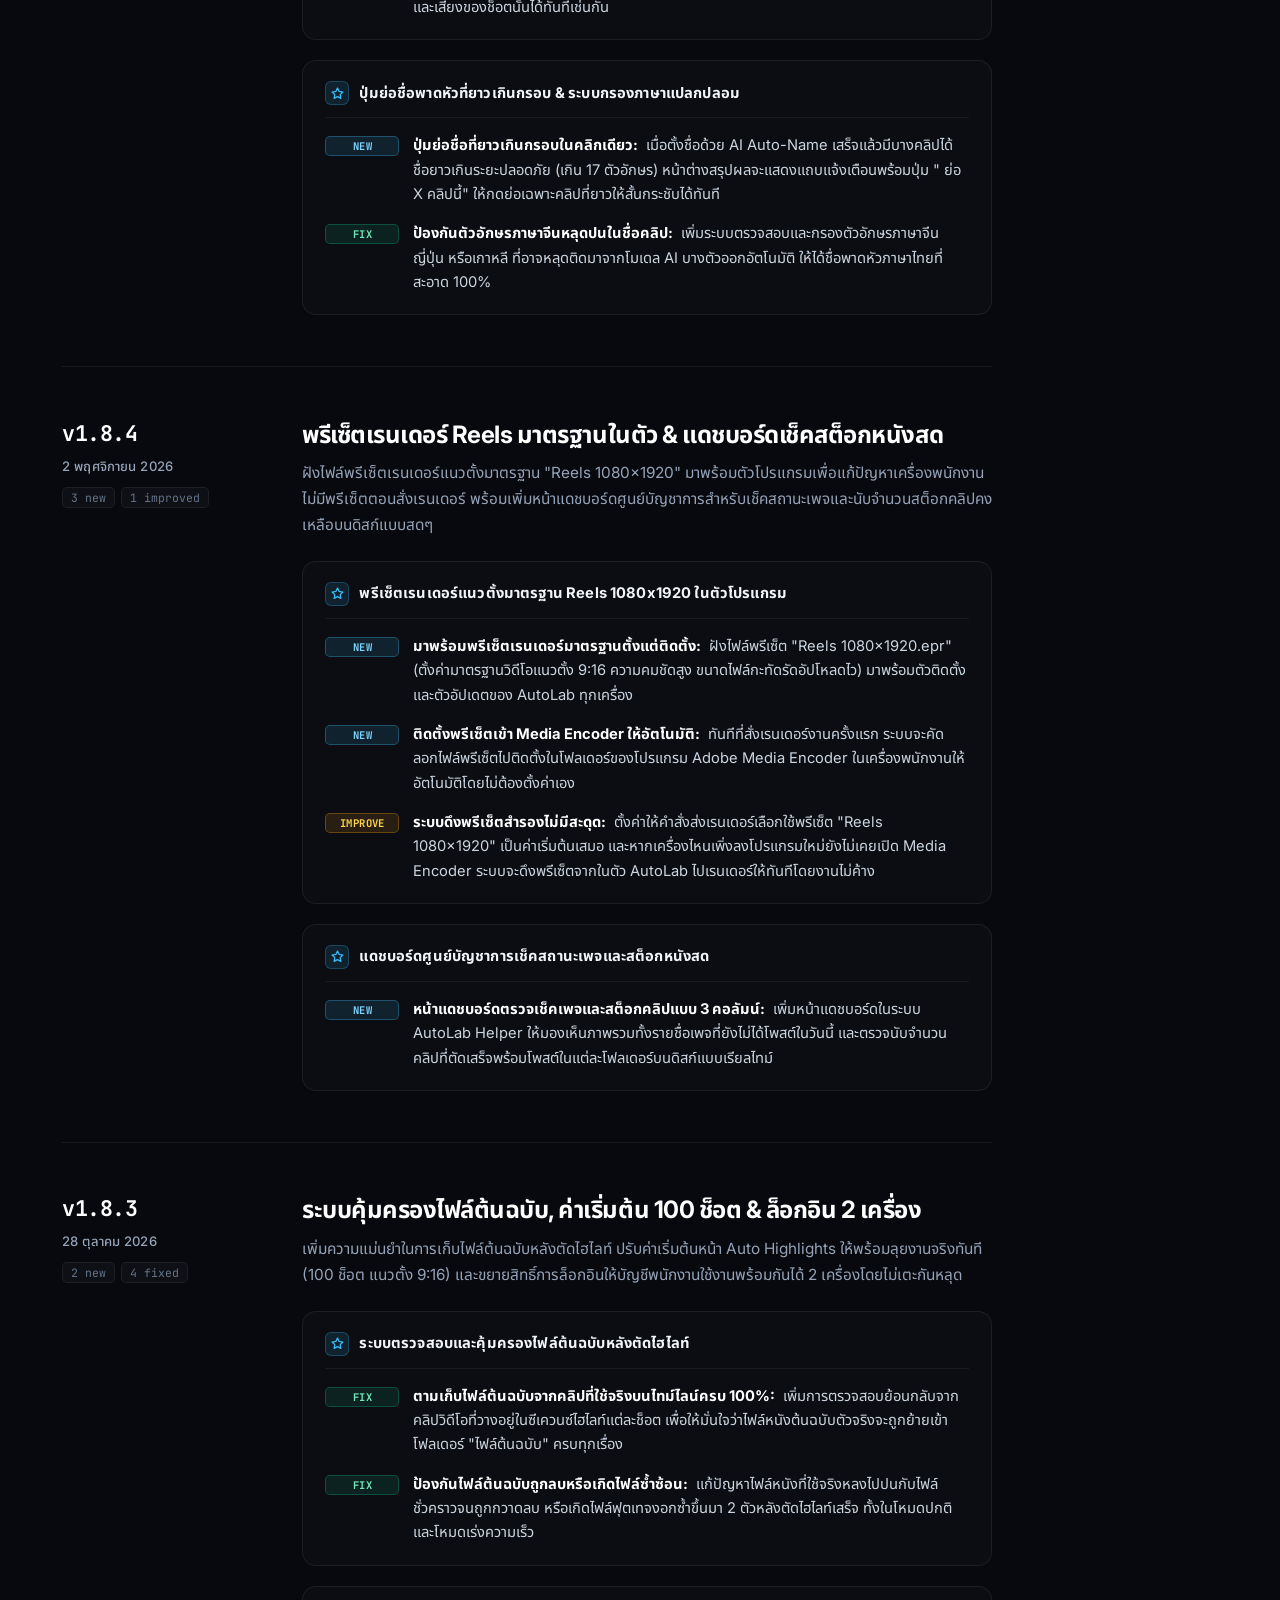
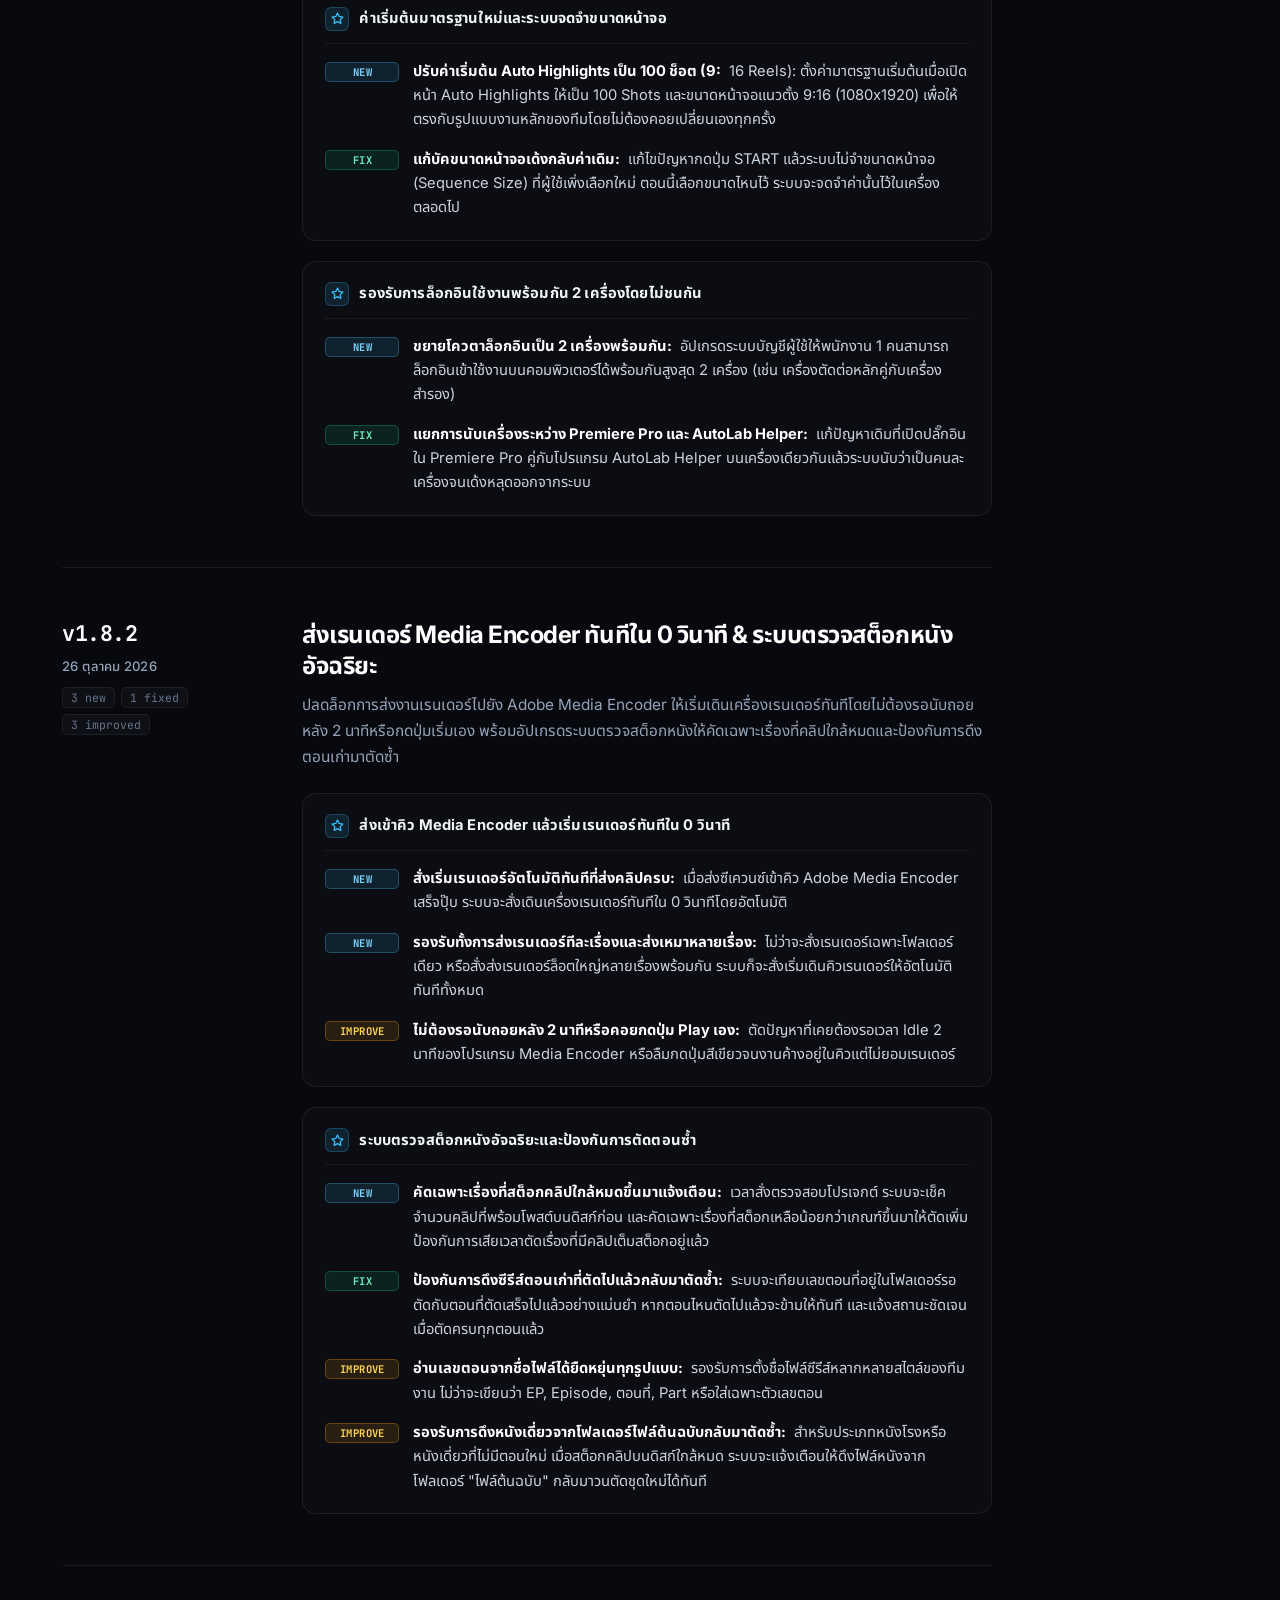
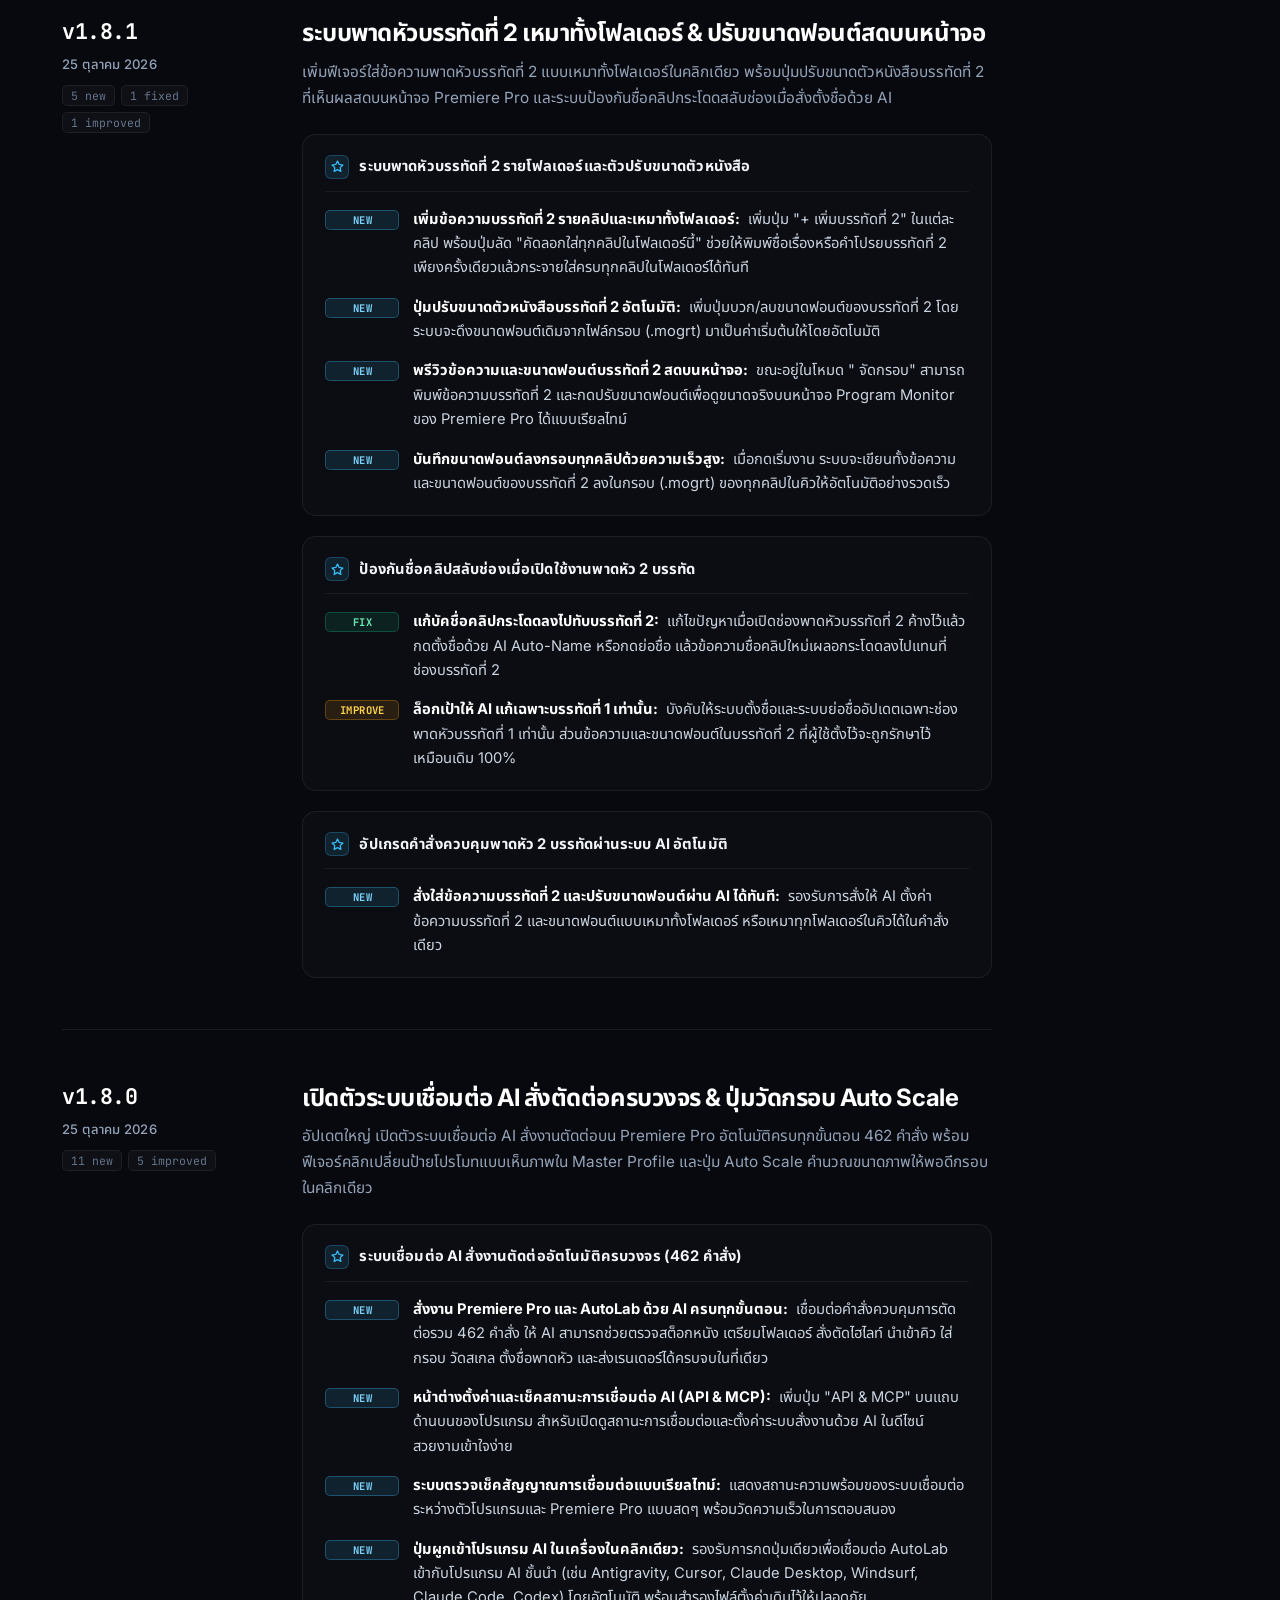
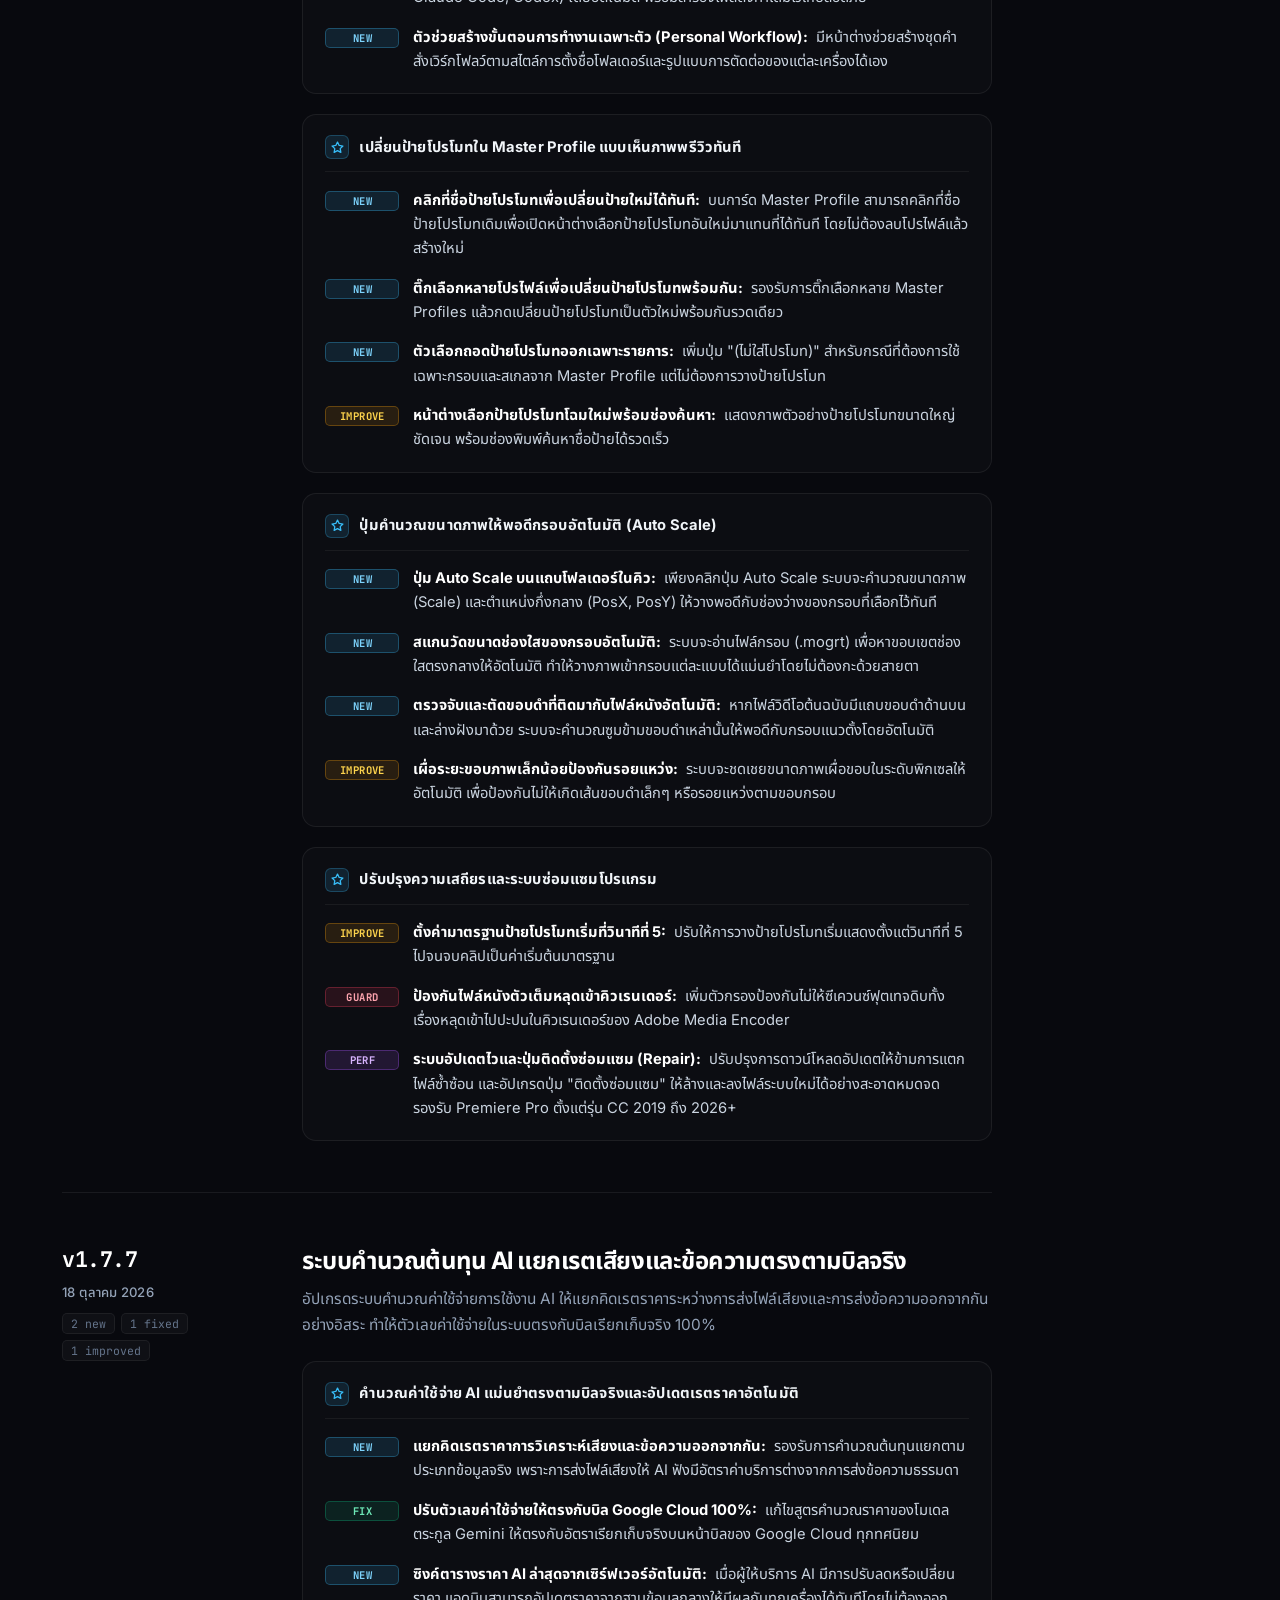
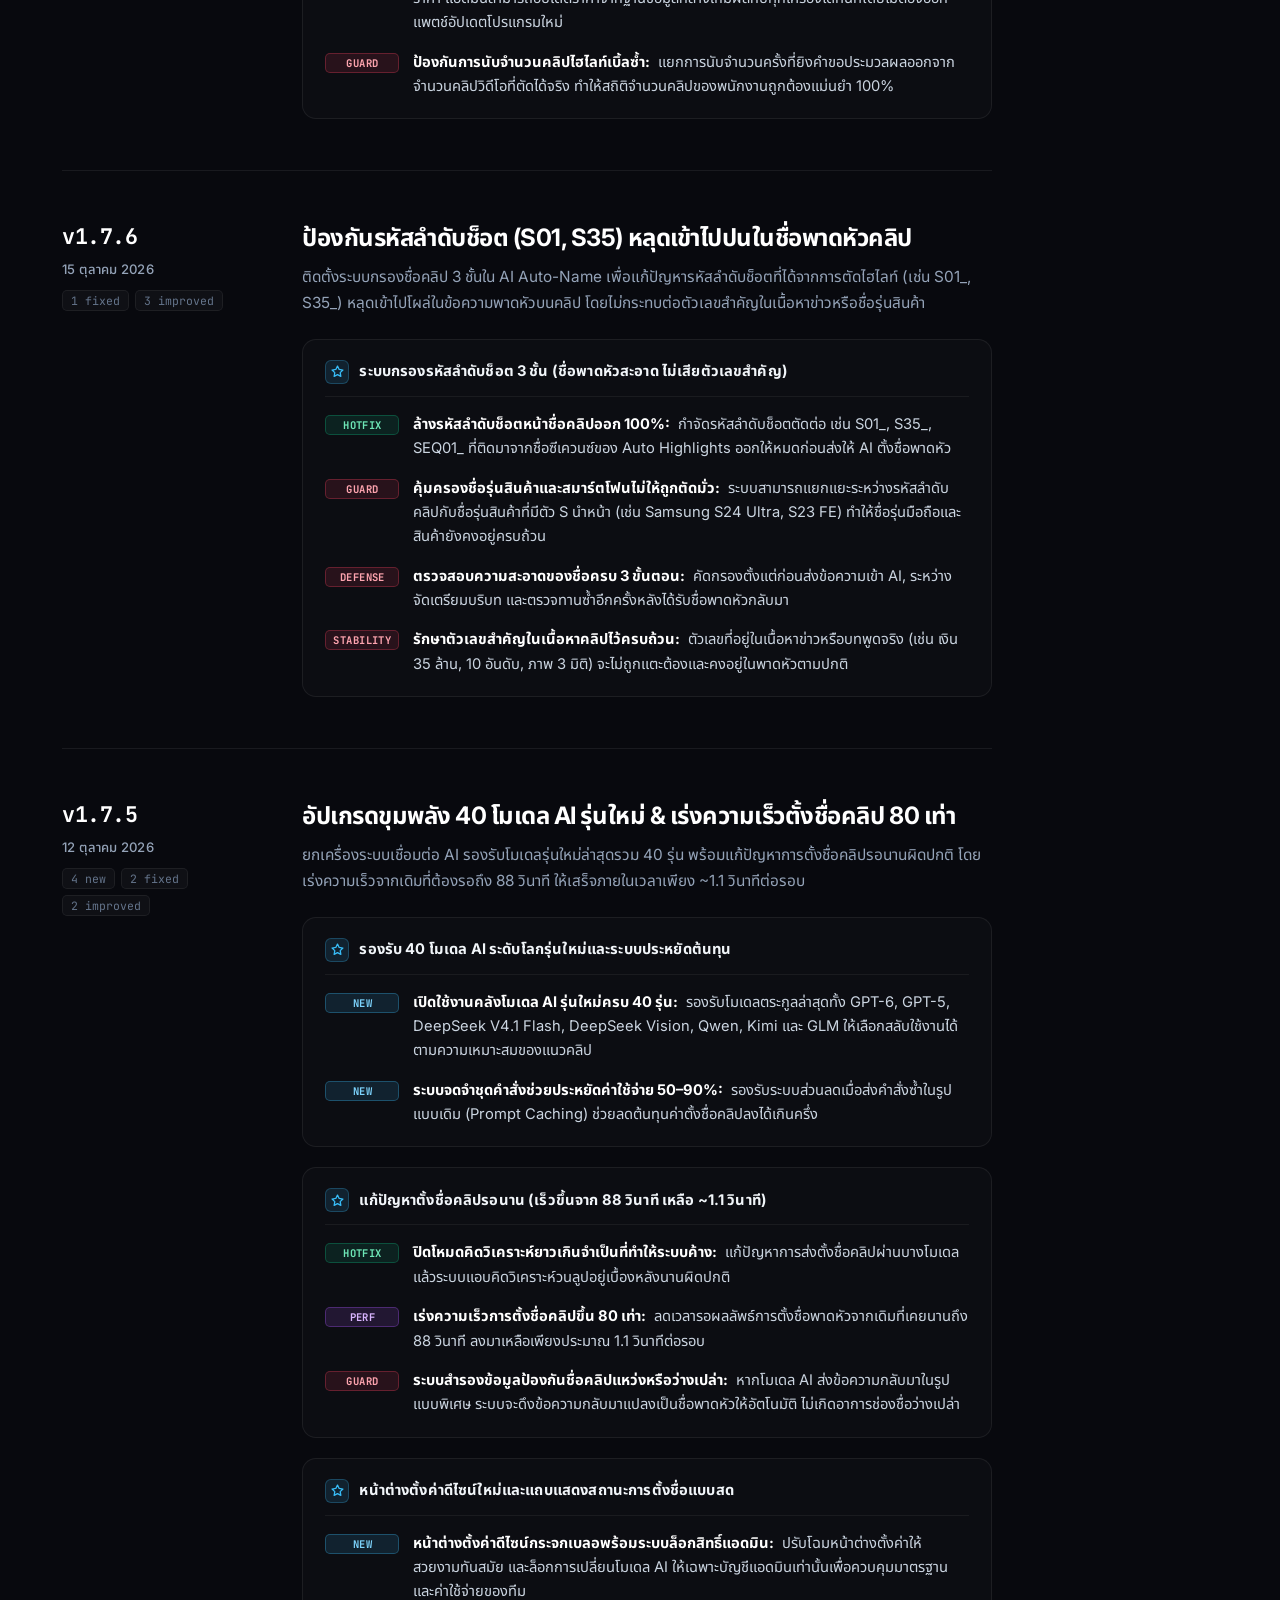
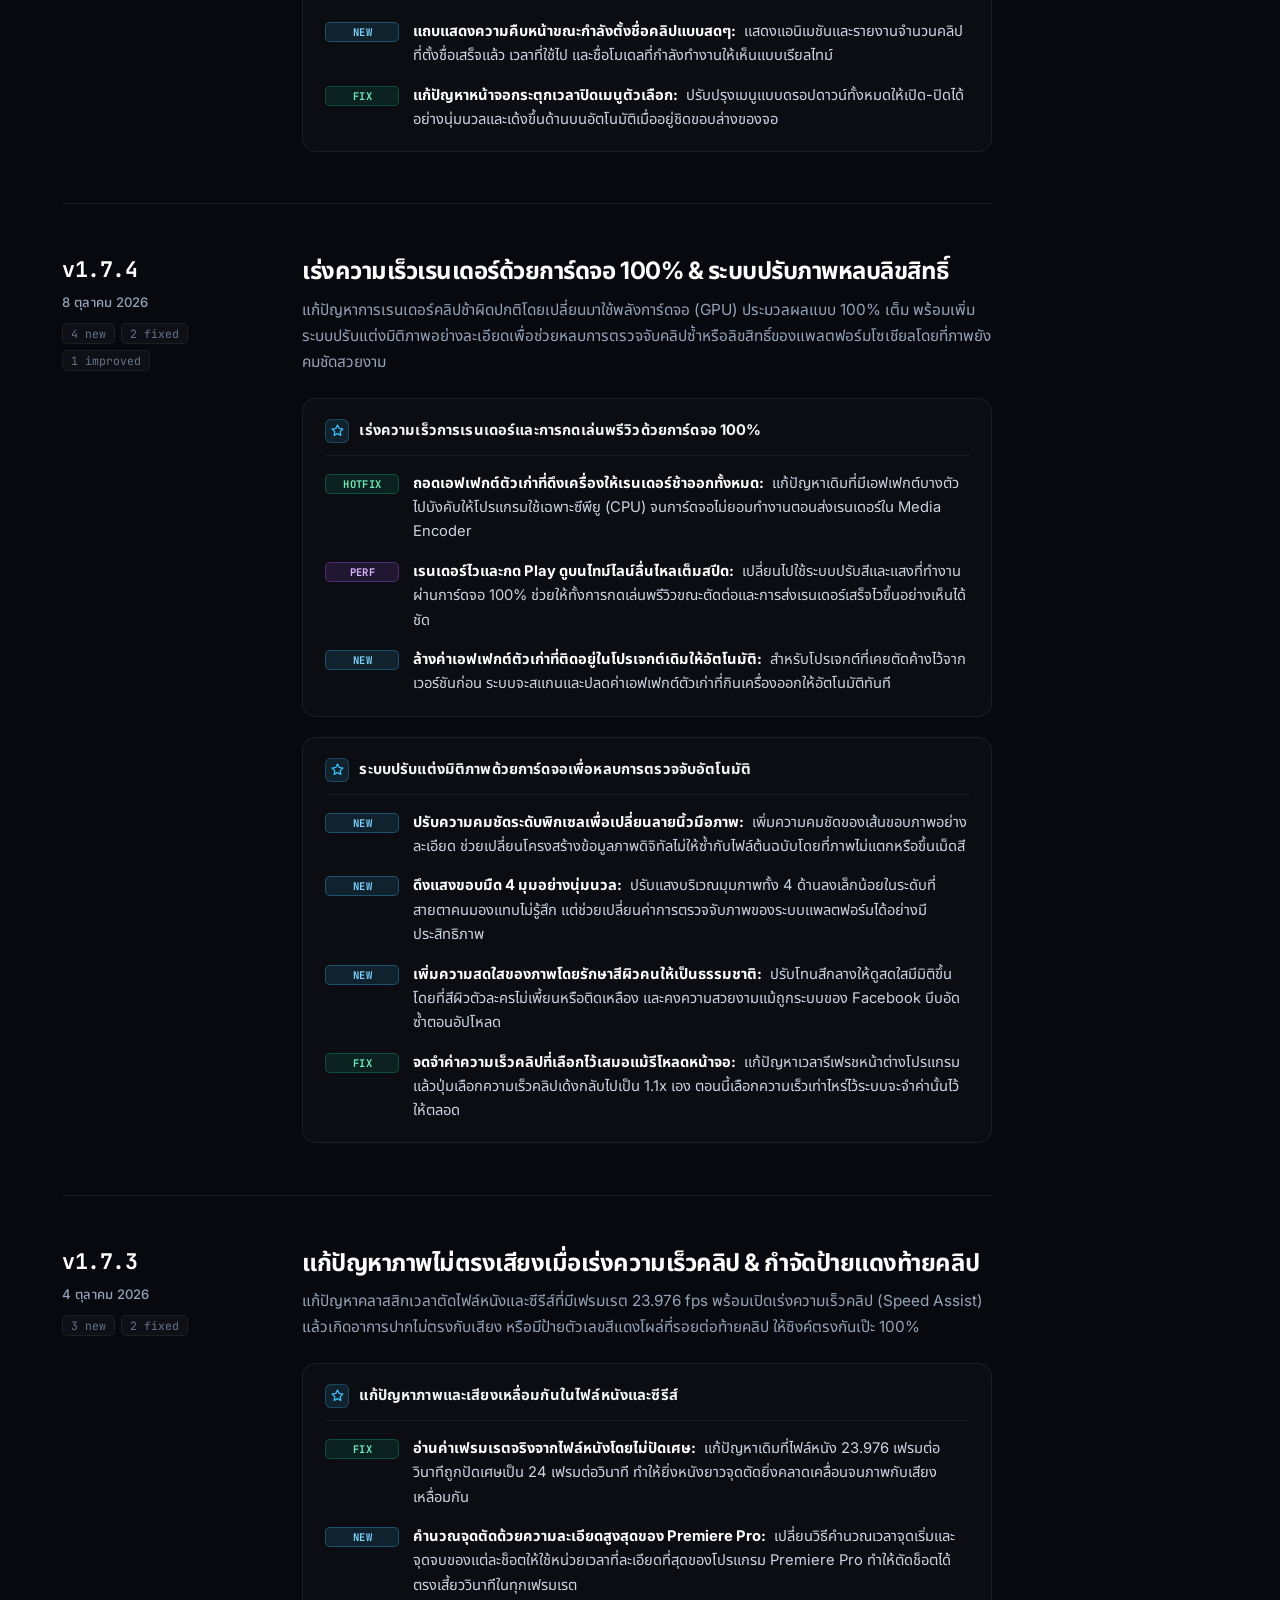
==== commit 0442d7d1: "docs(changelog): update official web changelog & release notes for v1.8.9 (pre-release)" ====
--- a/docs/changelog.html
+++ b/docs/changelog.html
@@ -358,6 +358,56 @@
       font-weight: 700;
       letter-spacing: 0.06em;
       text-transform: uppercase;
+    }
+
+    .cl-badge-pre {
+      display: inline-flex;
+      align-items: center;
+      gap: 5px;
+      padding: 3px 9px;
+      border-radius: 6px;
+      background: rgba(245, 158, 11, 0.16);
+      border: 1px solid rgba(245, 158, 11, 0.45);
+      color: #fbbf24;
+      font-family: 'JetBrains Mono', monospace;
+      font-size: 0.65rem;
+      font-weight: 700;
+      letter-spacing: 0.06em;
+      text-transform: uppercase;
+      box-shadow: 0 0 12px rgba(245, 158, 11, 0.22);
+    }
+
+    .cl-pre-download-box {
+      margin-top: 14px;
+      padding: 12px 16px;
+      background: rgba(245, 158, 11, 0.08);
+      border: 1px solid rgba(245, 158, 11, 0.25);
+      border-radius: 10px;
+      display: flex;
+      align-items: center;
+      justify-content: space-between;
+      gap: 12px;
+      flex-wrap: wrap;
+    }
+
+    .cl-pre-download-btn {
+      display: inline-flex;
+      align-items: center;
+      gap: 7px;
+      padding: 6px 14px;
+      border-radius: 7px;
+      background: #f59e0b;
+      color: #0b0f19;
+      font-weight: 700;
+      font-size: 0.78rem;
+      text-decoration: none;
+      transition: all 0.18s ease;
+    }
+
+    .cl-pre-download-btn:hover {
+      background: #fbbf24;
+      transform: translateY(-1px);
+      box-shadow: 0 4px 14px rgba(245, 158, 11, 0.35);
     }
 
     .cl-meta-summary {
@@ -676,11 +726,13 @@
             const cleanHeader = stripEmojis(rawLine.replace(/^[★\u2605]\s*/, ''));
             const verMatch = cleanHeader.match(/\(v?(\d+\.\d+(?:\.\d+)?)\)/i) || cleanHeader.match(/\bv(\d+\.\d+(?:\.\d+)?)\b/i);
             const version = verMatch ? verMatch[1] : '';
-            const title = cleanHeader.replace(/\s*\(v?\d+\.\d+(?:\.\d+)?\)\s*$/i, '').trim();
+            const isPre = /\[PRE-RELEASE\]|\[BETA\]/i.test(rawLine);
+            const title = cleanHeader.replace(/\s*\(v?\d+\.\d+(?:\.\d+)?\)\s*$/i, '').replace(/\[PRE-RELEASE\]/i, '').trim();
 
             curRelease = {
               version: version || 'Update',
               title: title || cleanHeader,
+              isPreRelease: isPre,
               date: '',
               summary: '',
               categories: []
@@ -750,7 +802,8 @@
 
       function updateStats() {
         if (allReleases.length === 0) return;
-        document.getElementById('stat-latest-ver').textContent = 'v' + allReleases[0].version;
+        const latestRel = allReleases.find(r => !r.isPreRelease) || allReleases[0];
+        document.getElementById('stat-latest-ver').textContent = 'v' + latestRel.version;
         document.getElementById('stat-total-releases').textContent = allReleases.length;
         let totalChanges = 0;
         allReleases.forEach(r => r.categories.forEach(c => { totalChanges += c.items.length; }));
@@ -770,9 +823,11 @@
         const q = searchQuery.trim().toLowerCase();
         const html = [];
         const tocHtml = [];
+        const firstStableIdx = allReleases.findIndex(r => !r.isPreRelease);
 
         allReleases.forEach((rel, idx) => {
-          const isLatest = idx === 0;
+          const isLatest = idx === firstStableIdx;
+          const isPre = !!rel.isPreRelease;
           const verMatch = ('v' + rel.version).toLowerCase().includes(q)
             || rel.title.toLowerCase().includes(q)
             || (rel.summary && rel.summary.toLowerCase().includes(q))
@@ -807,7 +862,7 @@
           const anchorId = 'v' + rel.version.replace(/[^a-zA-Z0-9]+/g, '-');
           tocHtml.push(`
             <a href="#${anchorId}" class="cl-toc-link ${tocHtml.length === 0 ? 'active' : ''}" data-target="${anchorId}">
-              v${escapeHtml(rel.version)}
+              v${escapeHtml(rel.version)} ${isPre ? '<span style="color:#fbbf24;font-size:0.65rem;margin-left:4px;">(Pre)</span>' : ''}
             </a>
           `);
 
@@ -815,6 +870,28 @@
           if (newCount > 0) summaryBadges.push(`<span class="cl-mini-stat">${newCount} new</span>`);
           if (fixCount > 0) summaryBadges.push(`<span class="cl-mini-stat">${fixCount} fixed</span>`);
           if (impCount > 0) summaryBadges.push(`<span class="cl-mini-stat">${impCount} improved</span>`);
+
+          let badgeHtml = '';
+          if (isPre) {
+            badgeHtml = '<span class="cl-badge-pre">⚡ Pre-Release</span>';
+          } else if (isLatest) {
+            badgeHtml = '<span class="cl-badge-latest">Latest</span>';
+          }
+
+          let preDownloadBoxHtml = '';
+          if (isPre) {
+            preDownloadBoxHtml = `
+              <div class="cl-pre-download-box">
+                <div style="font-size: 0.84rem; color: #fde68a; line-height: 1.5;">
+                  <strong>⚡ เวอร์ชันทดสอบ (Pre-Release / Testing Build):</strong> รุ่นนี้อยู่ระหว่างการทดสอบประสิทธิภาพ หากต้องการทดสอบความเร็วใหม่ สามารถดาวน์โหลดไฟล์ติดตั้งได้ที่นี่
+                </div>
+                <a href="https://github.com/Babydunx1/AutoLab-Release/releases/download/updateAL${escapeHtml(rel.version)}/AutoLab_Setup.exe" class="cl-pre-download-btn">
+                  <svg width="14" height="14" viewBox="0 0 24 24" fill="none" stroke="currentColor" stroke-width="2.5"><path d="M21 15v4a2 2 0 0 1-2 2H5a2 2 0 0 1-2-2v-4"></path><polyline points="7 10 12 15 17 10"></polyline><line x1="12" y1="15" x2="12" y2="3"></line></svg>
+                  ดาวน์โหลด AutoLab_Setup.exe (v${escapeHtml(rel.version)})
+                </a>
+              </div>
+            `;
+          }
 
           const sectionsHtml = visibleCats.map(cat => {
             const itemsHtml = cat.items.map(it => {
@@ -854,7 +931,7 @@
               <div class="cl-meta">
                 <div class="cl-version-row">
                   <a href="#${anchorId}" class="cl-version-num">v${escapeHtml(rel.version)}</a>
-                  ${isLatest ? '<span class="cl-badge-latest">Latest</span>' : ''}
+                  ${badgeHtml}
                 </div>
                 ${rel.date ? `<div class="cl-version-date">${escapeHtml(rel.date)}</div>` : ''}
                 <div class="cl-meta-summary">${summaryBadges.join('')}</div>
@@ -863,6 +940,7 @@
               <div class="cl-content">
                 <h2 class="cl-entry-title">${escapeHtml(rel.title)}</h2>
                 ${rel.summary ? `<p class="cl-entry-summary">${escapeHtml(rel.summary)}</p>` : ''}
+                ${preDownloadBoxHtml}
                 <div class="cl-sections">
                   ${sectionsHtml}
                 </div>
